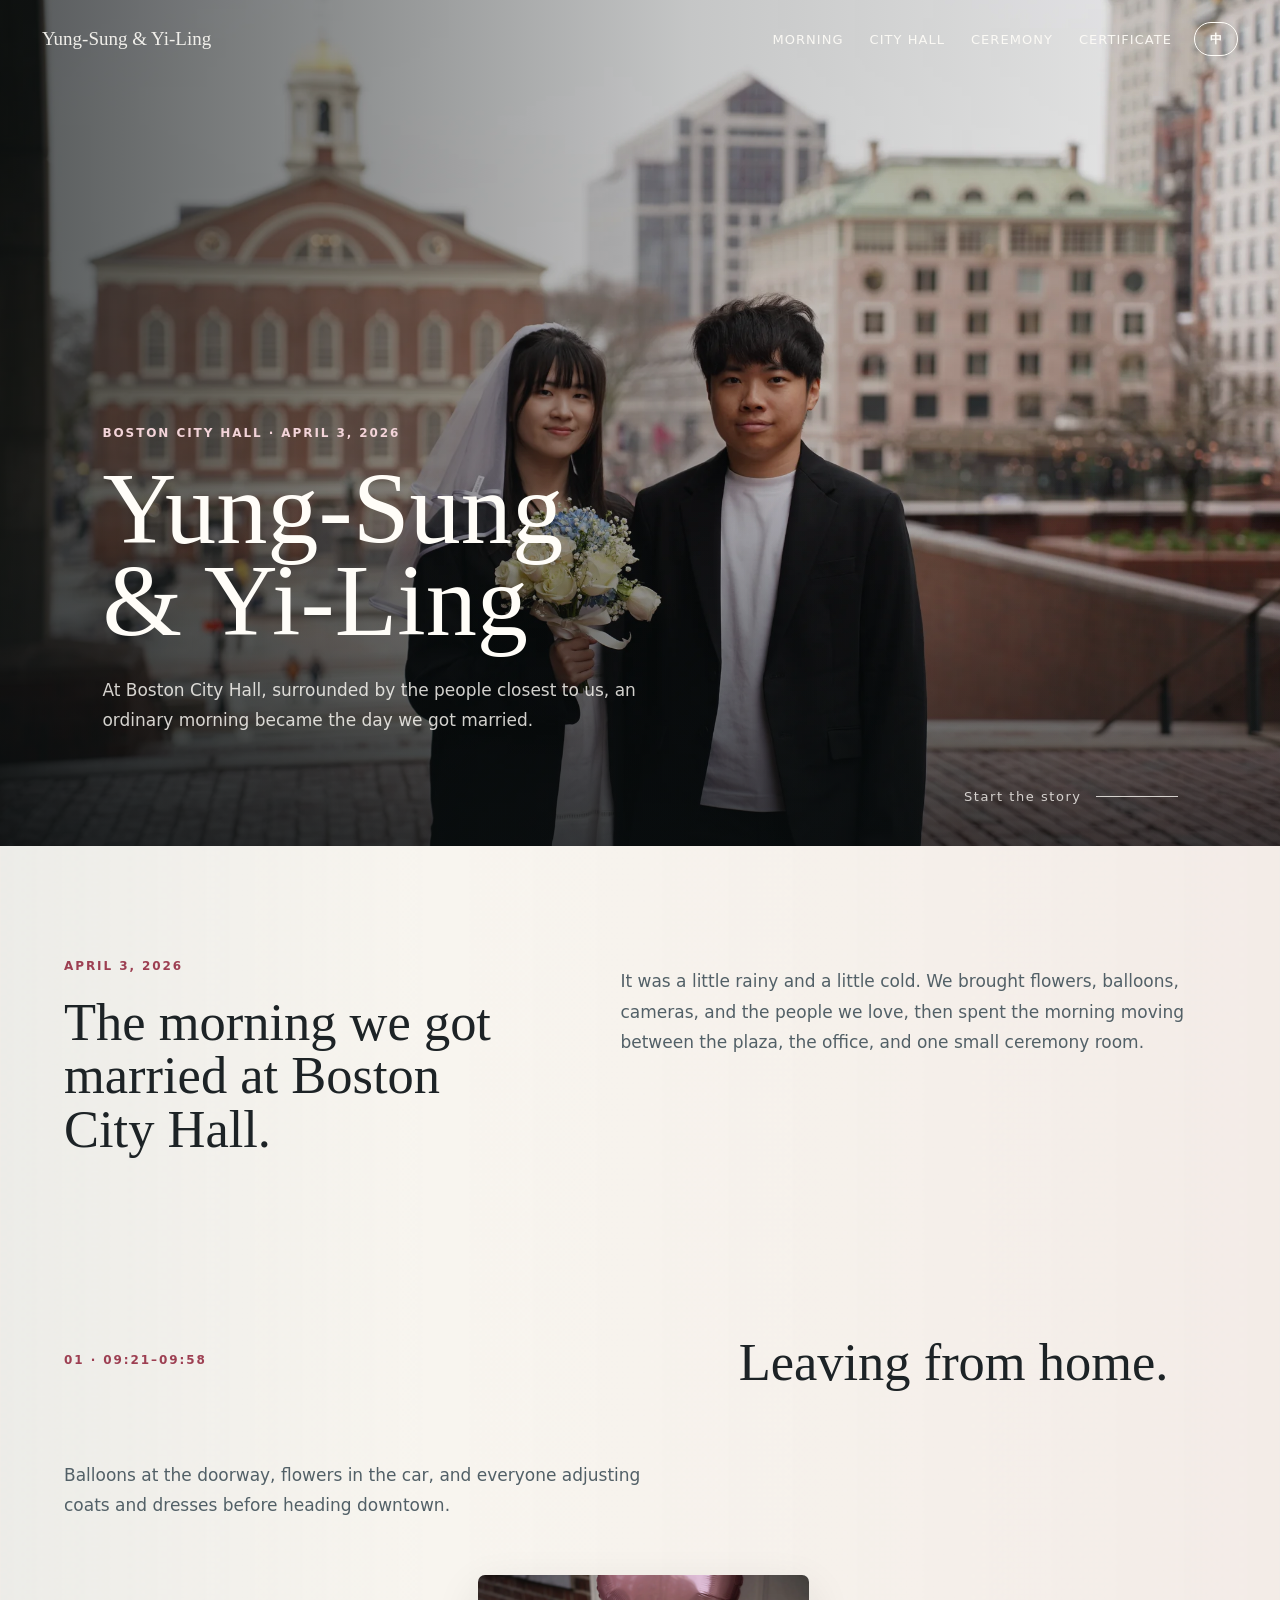
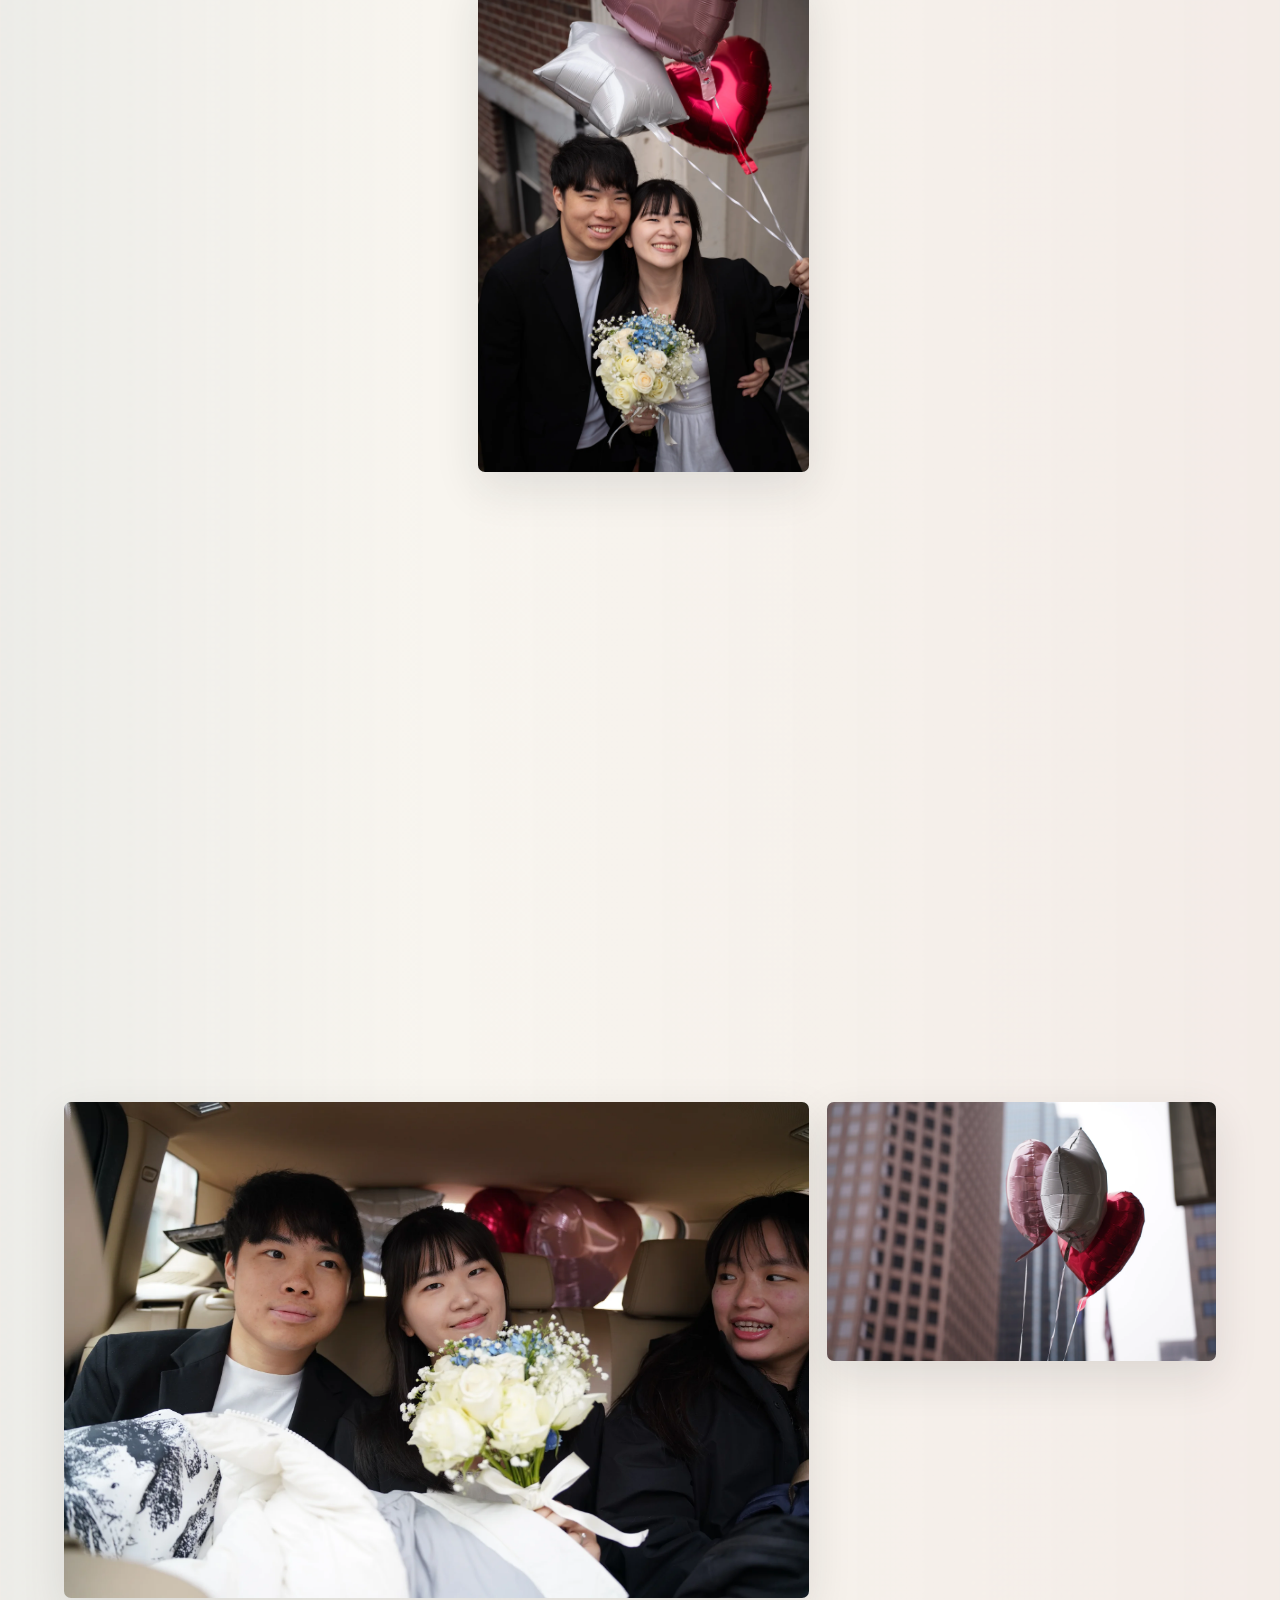
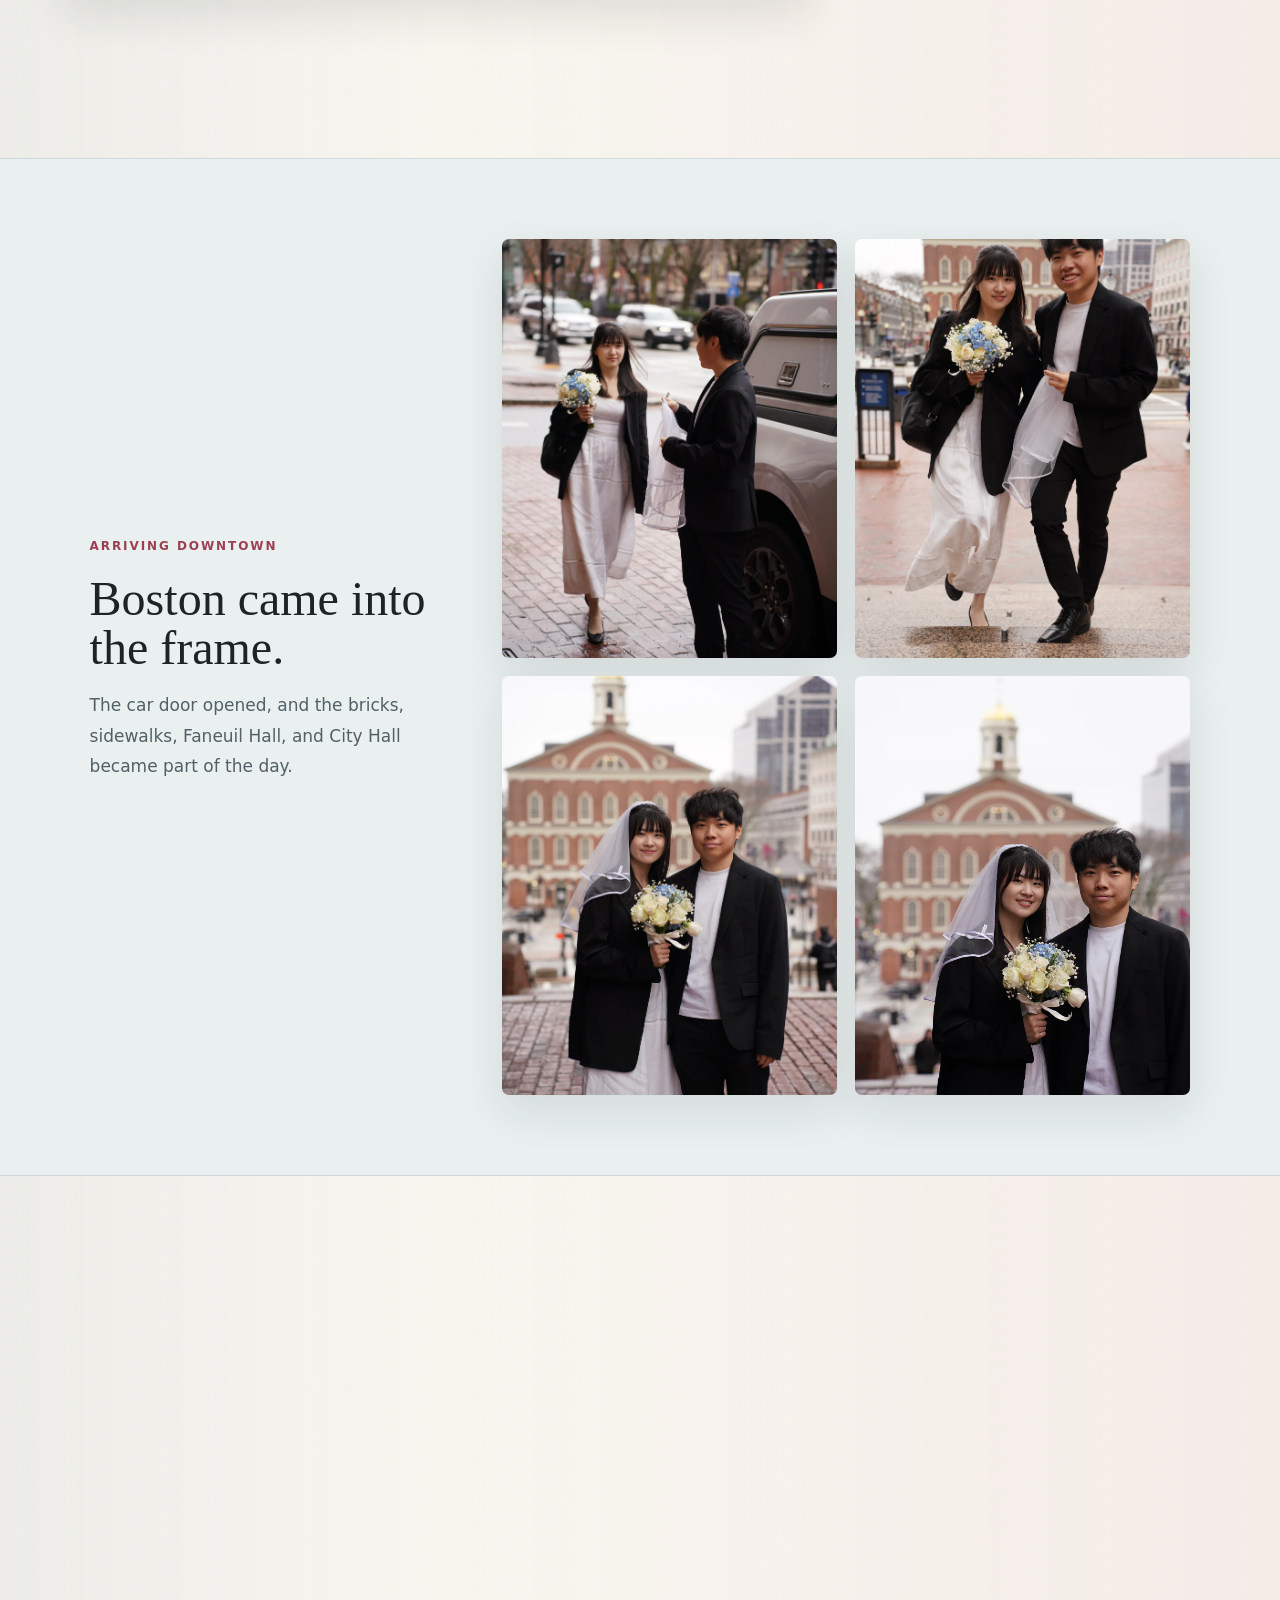
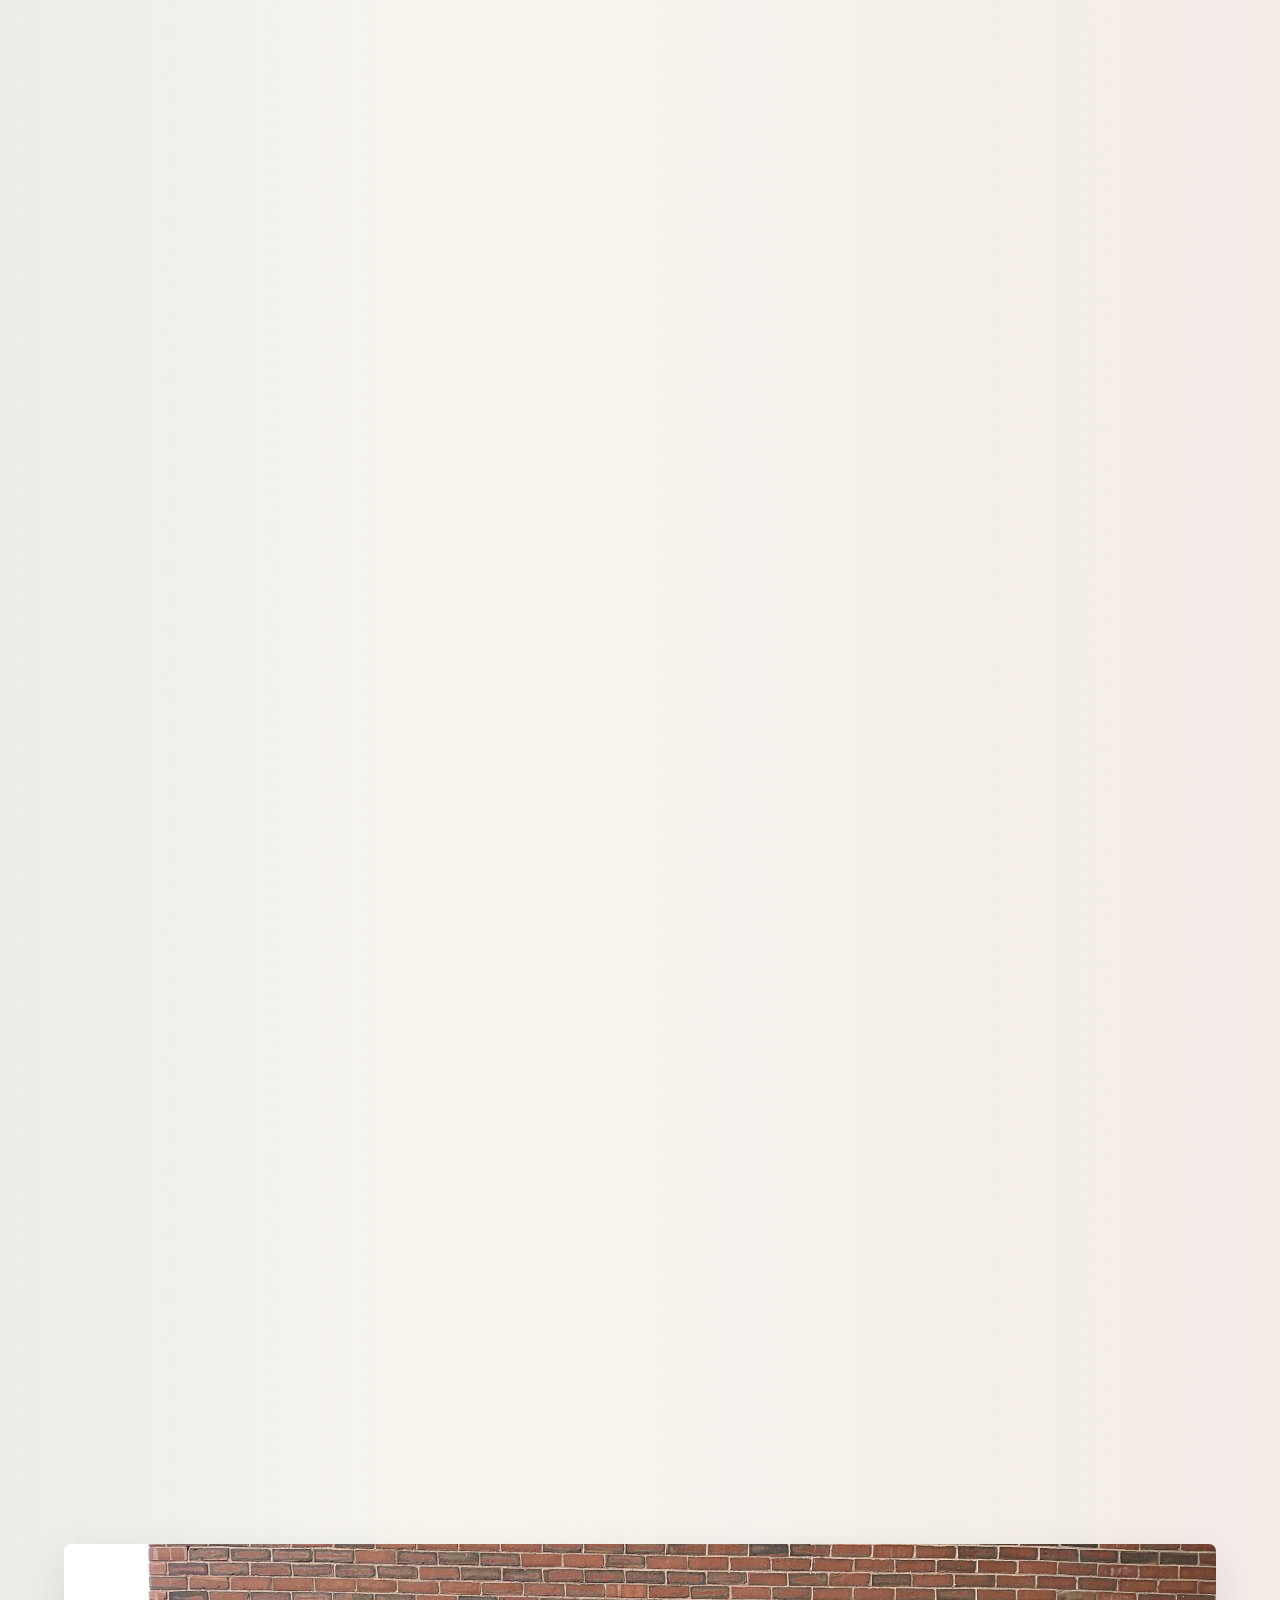
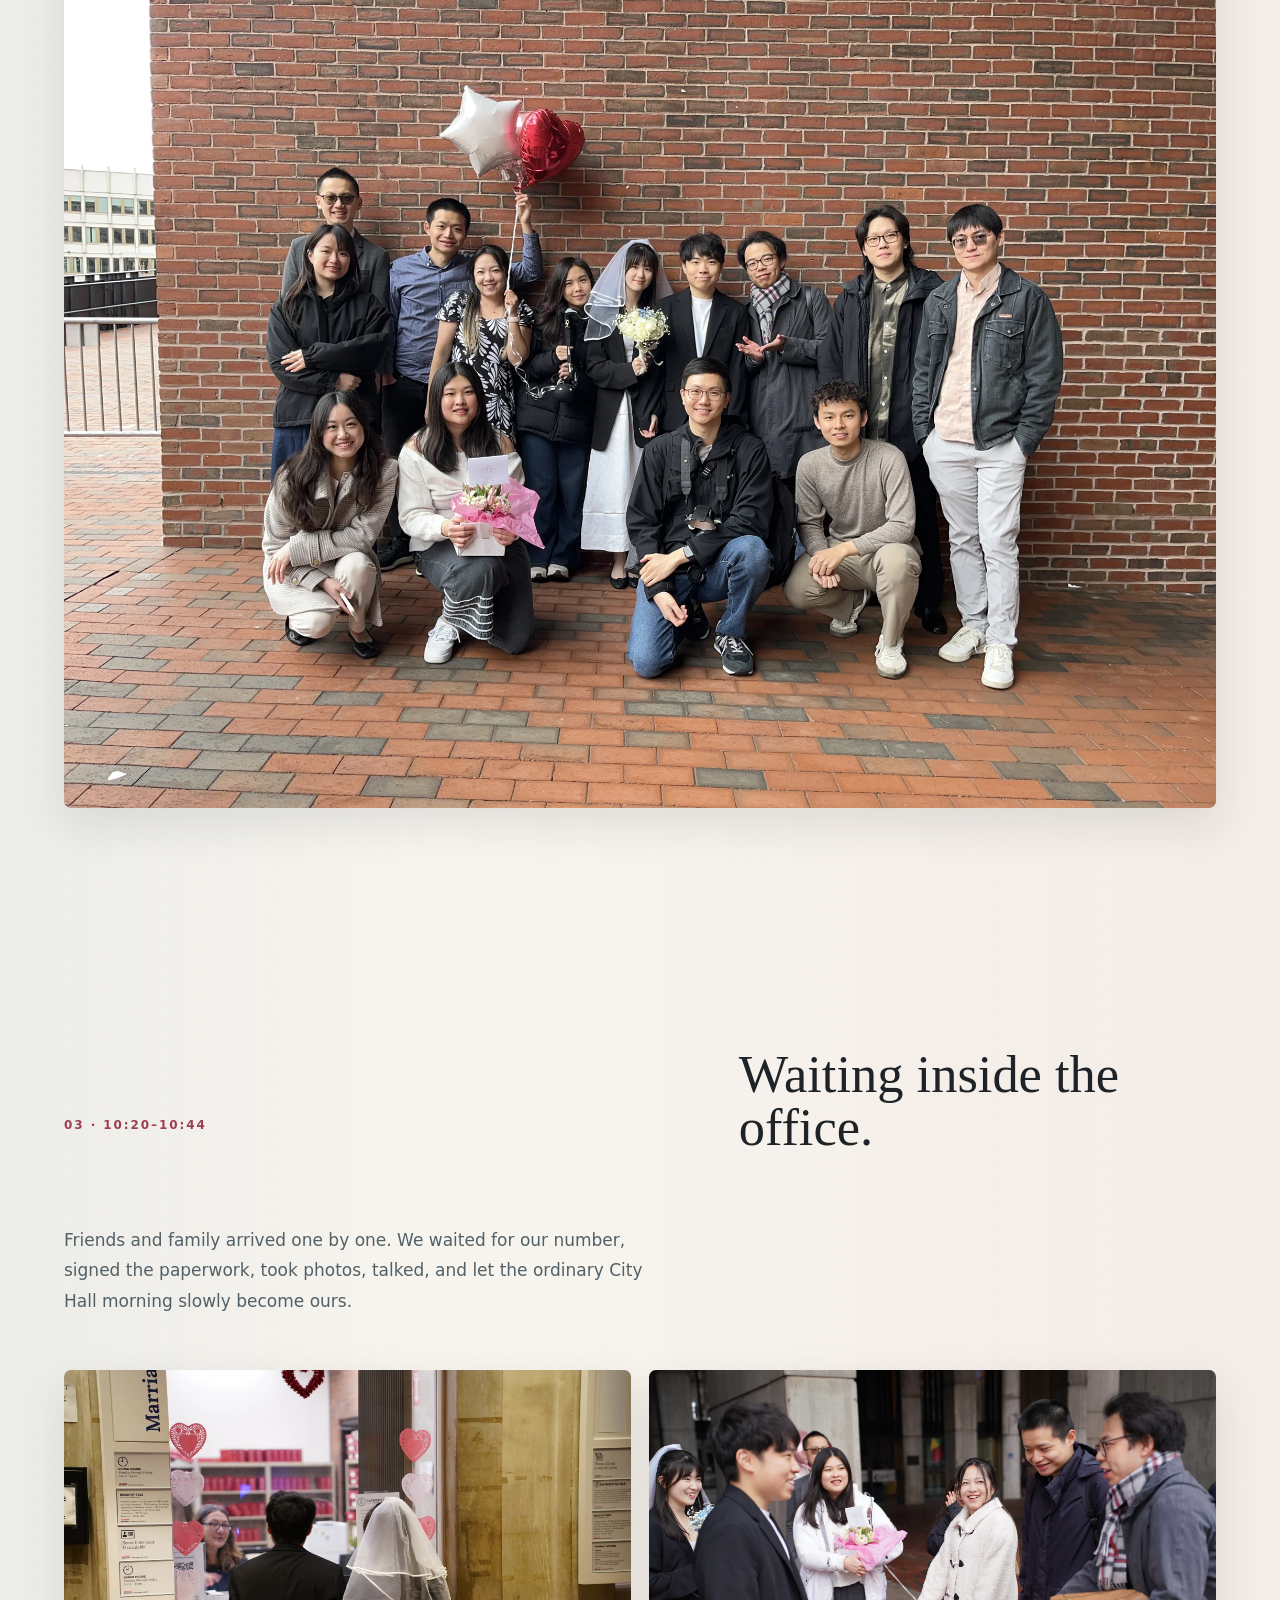
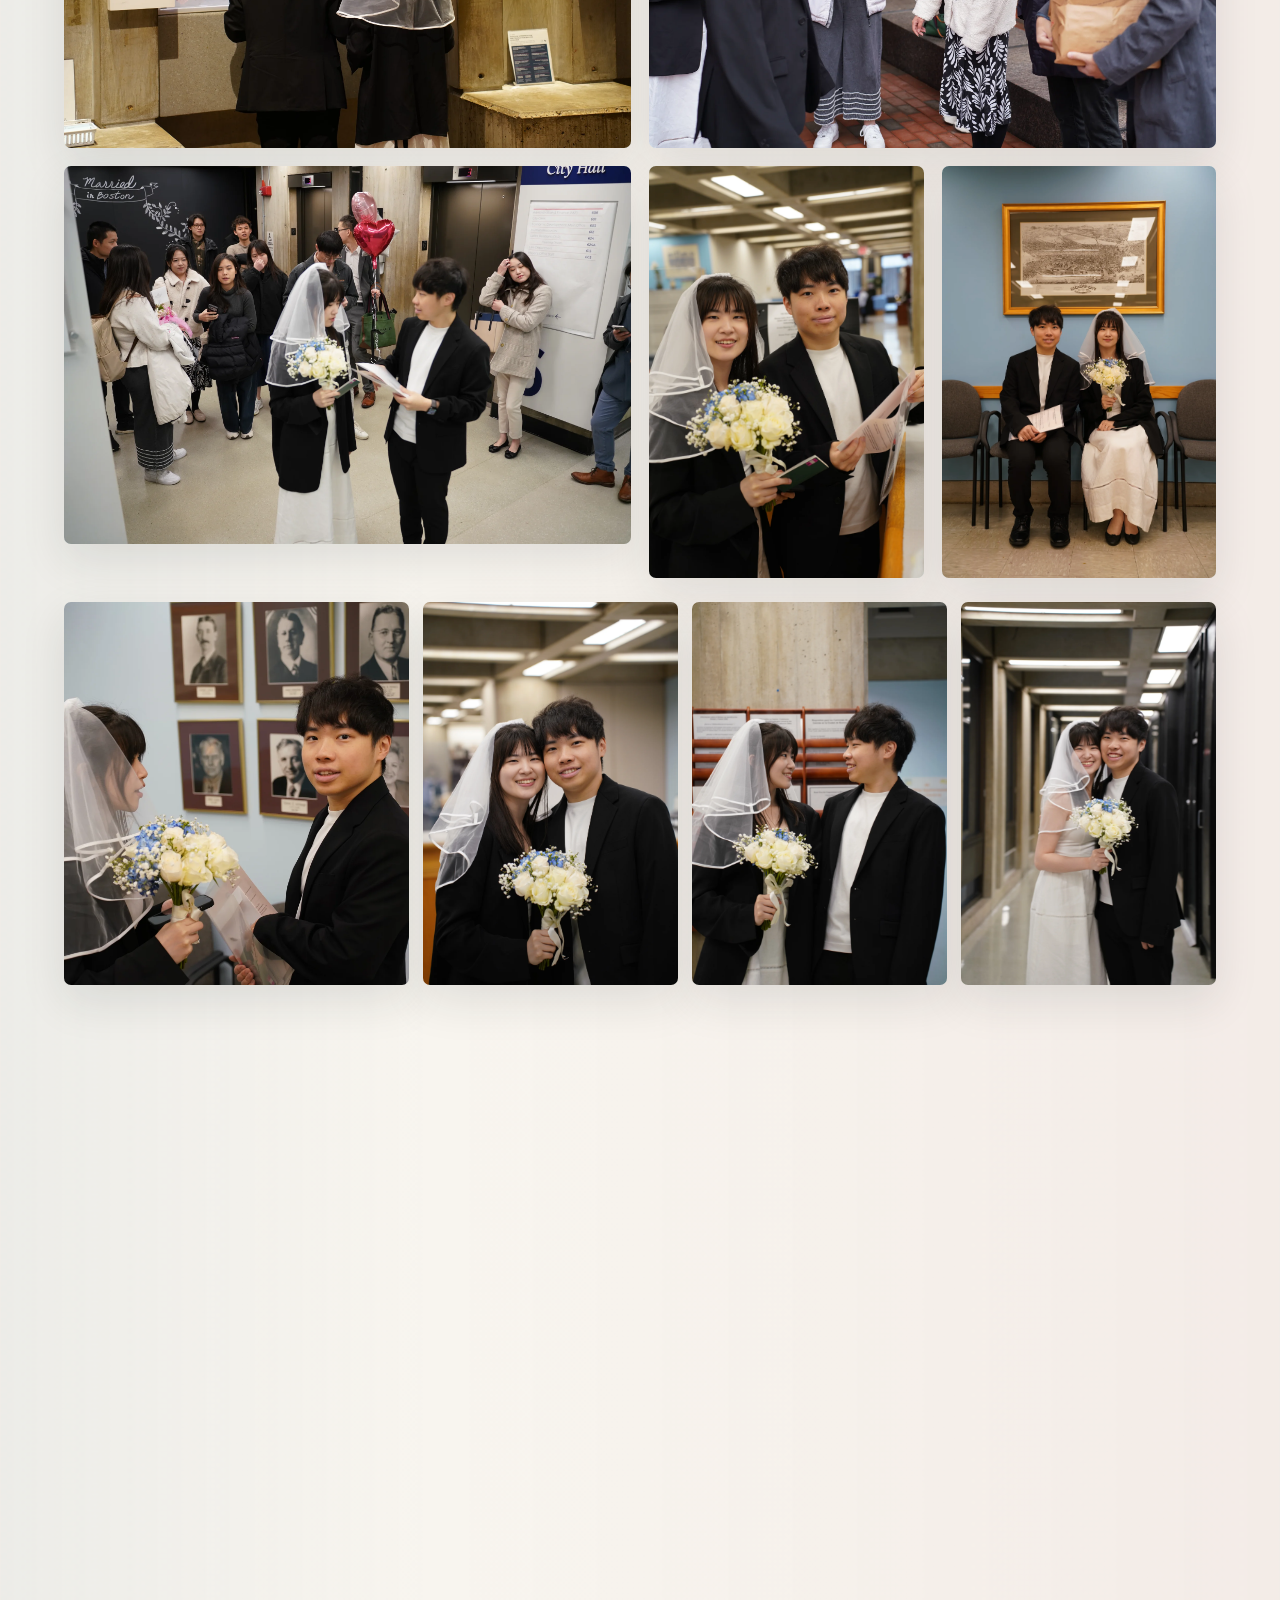
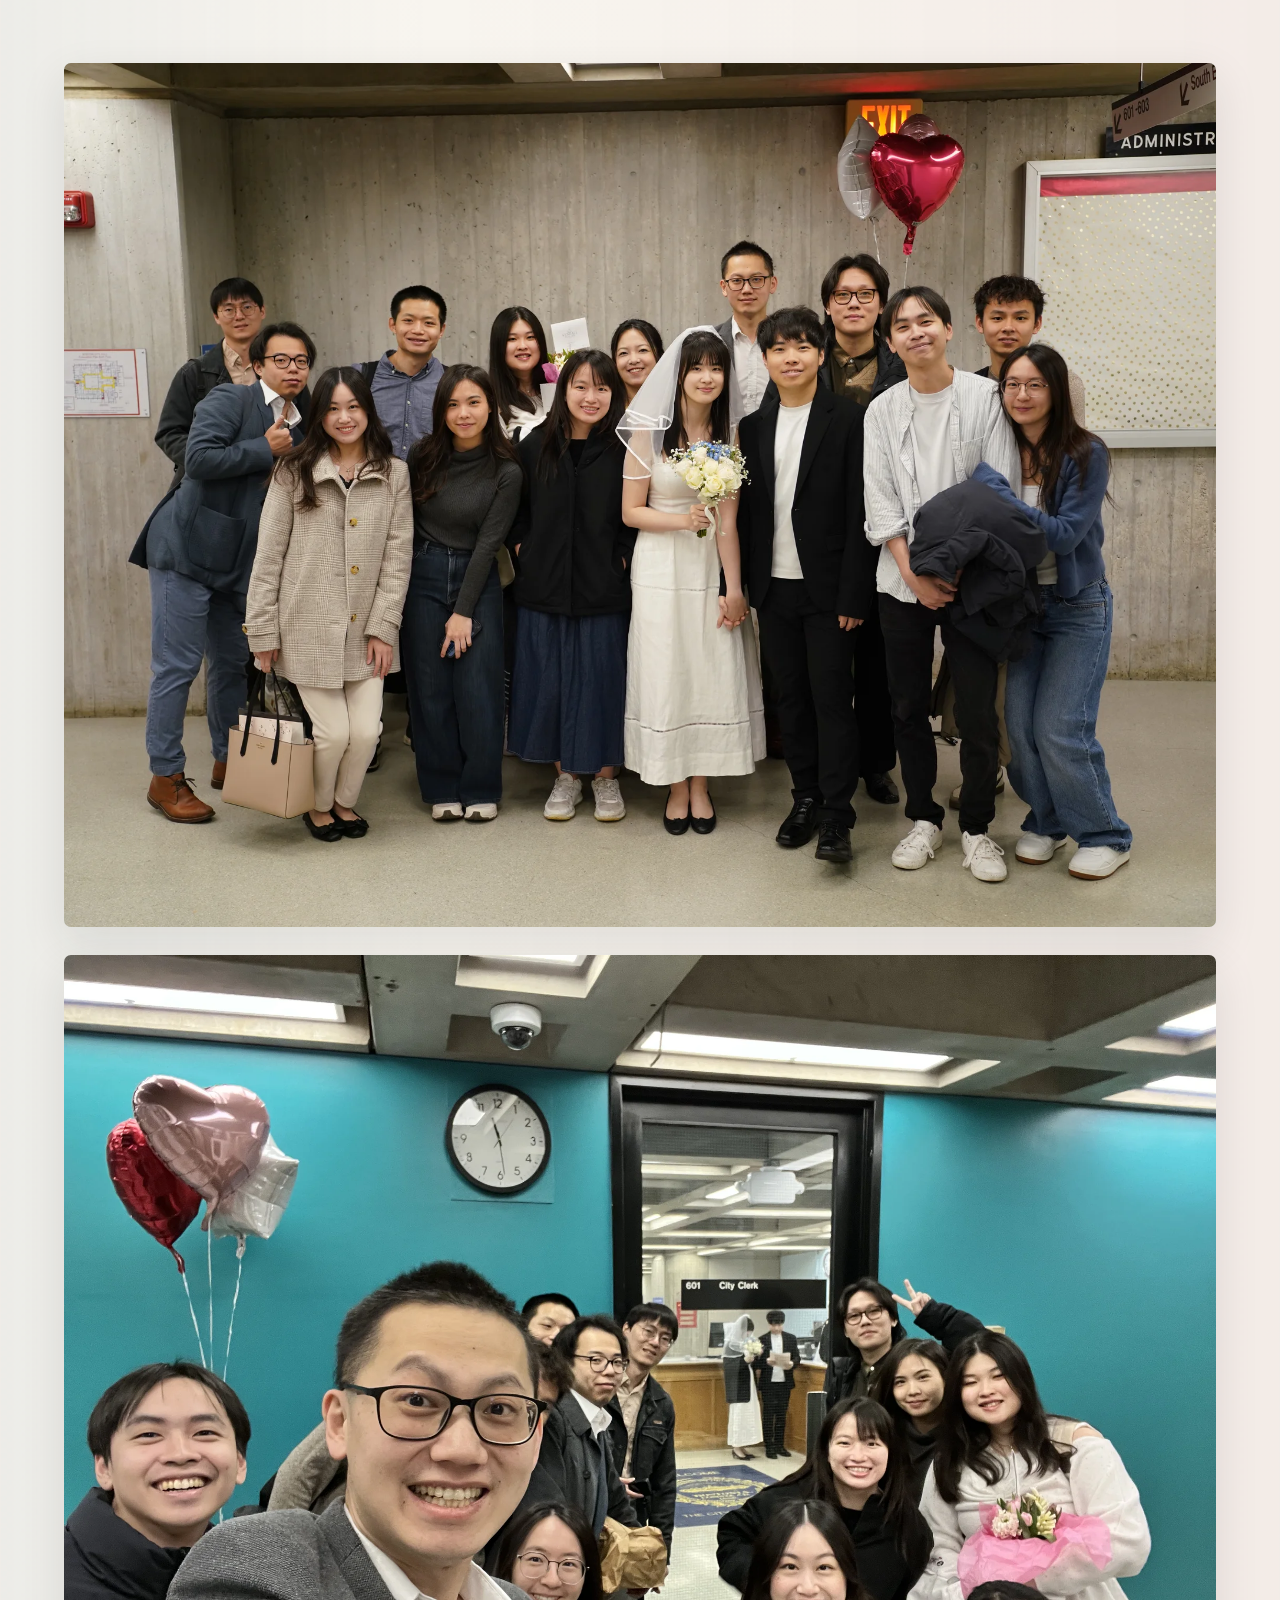
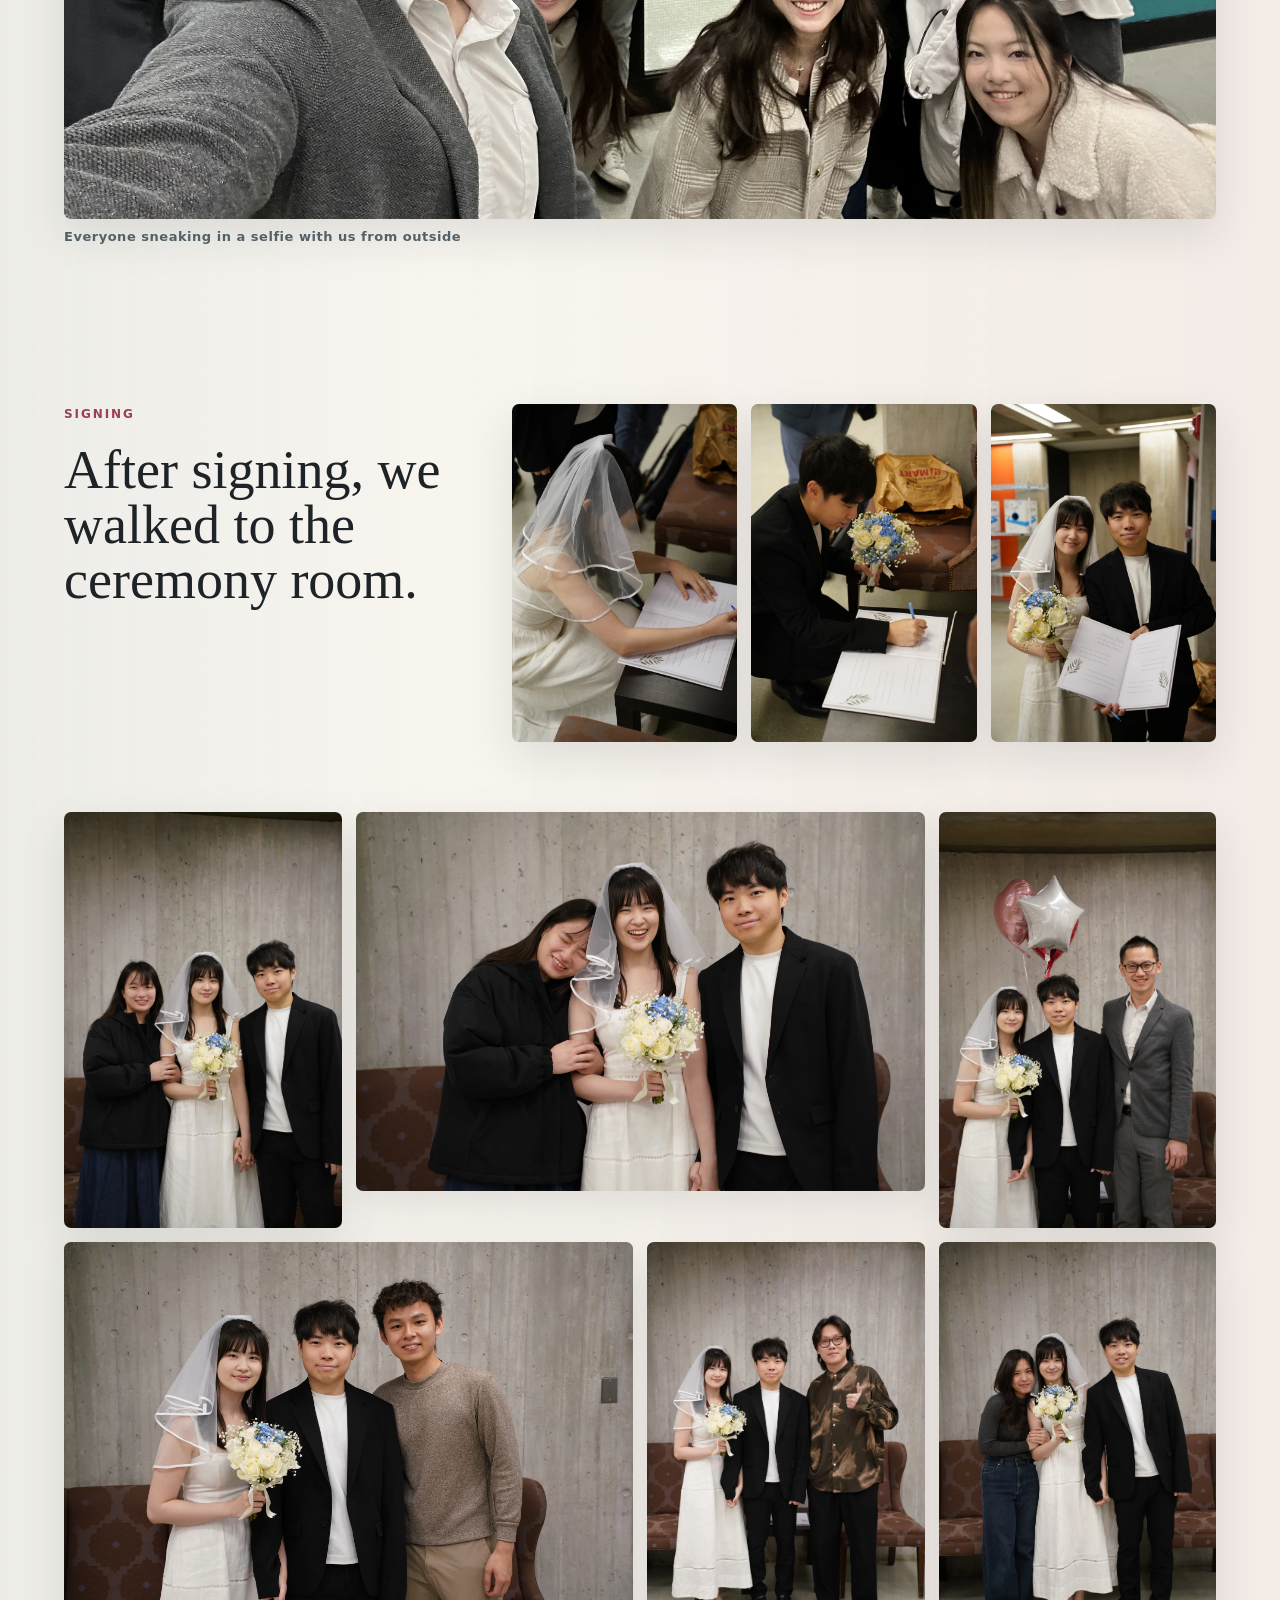
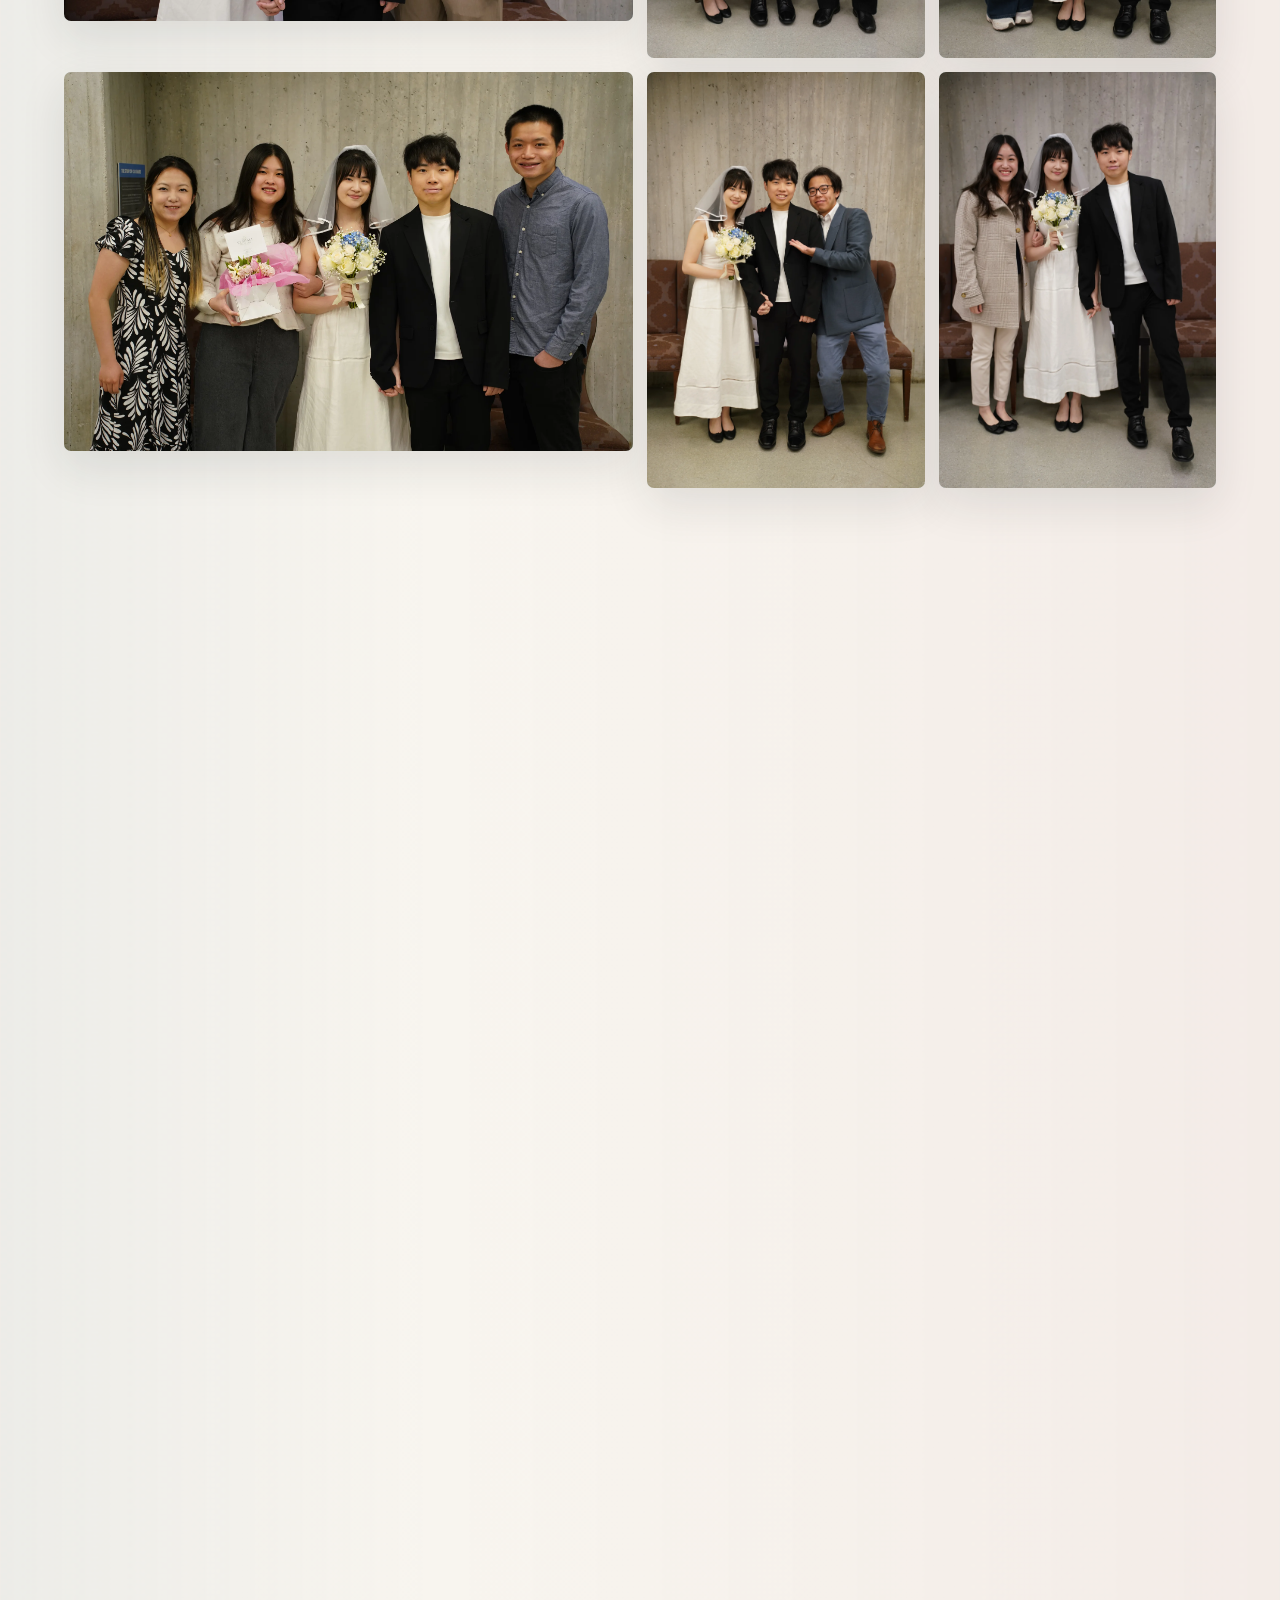
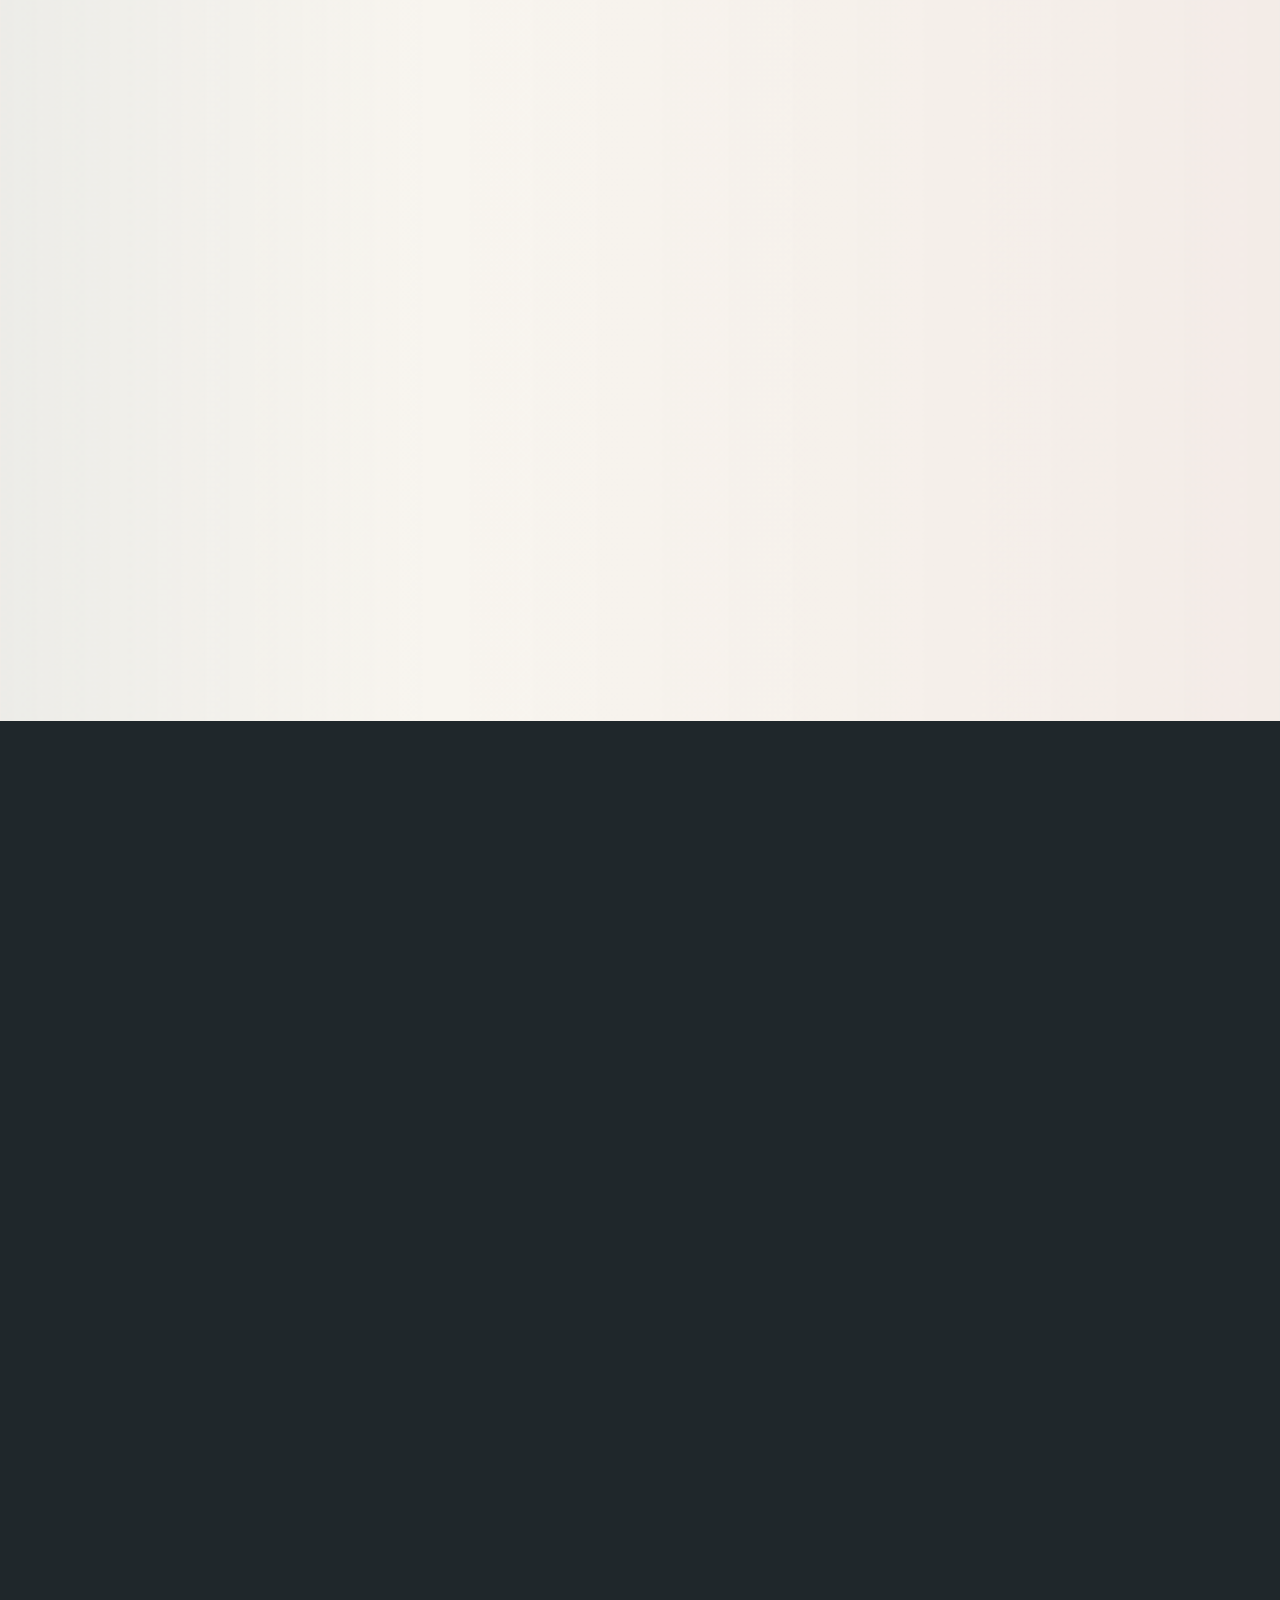
==== en/index.html @ 20eeb897 "Add English entry route and clean police photo" ====
<!doctype html>
<html lang="en">
  <head>
    <meta charset="utf-8">
    <meta name="viewport" content="width=device-width, initial-scale=1">
    <title>Yung-Sung & Yi-Ling | Boston City Hall</title>
    <meta
      name="description"
      content="Yung-Sung and Yi-Ling's Boston City Hall wedding story, April 3, 2026."
    >
    <link rel="stylesheet" href="../styles.css">
  </head>
  <body>
    <header class="site-nav" aria-label="Story navigation">
      <a class="nav-mark" href="#top">Yung-Sung & Yi-Ling</a>
      <div class="nav-actions">
        <nav>
          <a href="#morning" data-i18n="nav.morning">出發</a>
          <a href="#city-hall" data-i18n="nav.city">市政廳</a>
          <a href="#ceremony" data-i18n="nav.ceremony">證婚</a>
          <a href="#after" data-i18n="nav.certificate">拿到證書</a>
        </nav>
        <button class="lang-toggle" type="button" aria-label="Switch language">EN</button>
      </div>
    </header>

    <aside class="timeline-rail" aria-label="Timeline">
      <a class="timeline-dot active" href="#morning" data-chapter="morning">
        <span>09:21</span>
        <strong data-i18n="rail.morning">出發</strong>
      </a>
      <a class="timeline-dot" href="#city-hall" data-chapter="city-hall">
        <span>09:50</span>
        <strong data-i18n="rail.arrival">抵達</strong>
      </a>
      <a class="timeline-dot" href="#waiting" data-chapter="waiting">
        <span>10:20</span>
        <strong data-i18n="rail.waiting">等候</strong>
      </a>
      <a class="timeline-dot" href="#ceremony" data-chapter="ceremony">
        <span>10:46</span>
        <strong data-i18n="rail.ceremony">證婚</strong>
      </a>
      <a class="timeline-dot" href="#after" data-chapter="after">
        <span>11:09</span>
        <strong data-i18n="rail.certificate">證書</strong>
      </a>
      <a class="timeline-dot" href="#outside" data-chapter="outside">
        <span>11:15</span>
        <strong data-i18n="rail.outside">外面</strong>
      </a>
    </aside>

    <main id="top">
      <section class="hero" aria-label="Wedding story cover">
        <img
          class="hero-image"
          src="../assets/photos/hero-city.webp"
          alt="Yung-Sung and Yi-Ling standing above Faneuil Hall in Boston"
        >
        <div class="hero-shade" aria-hidden="true"></div>
        <div class="hero-copy">
          <p class="eyebrow">Boston City Hall · April 3, 2026</p>
          <h1>Yung-Sung<br><span>&amp; Yi-Ling</span></h1>
          <p class="hero-line" data-i18n="hero.line">在波士頓市政廳，和最親近的人一起，把一個普通的早上變成很重要的一天。</p>
        </div>
        <a class="scroll-cue" href="#morning" data-i18n="hero.scroll">開始看故事</a>
      </section>

      <section class="opening reveal">
        <div>
          <p class="section-label" data-i18n="opening.label">April 3, 2026</p>
          <h2 data-i18n="opening.title">那天早上，我們去登記結婚。</h2>
        </div>
        <p data-i18n="opening.body">
          有一點下雨，也有一點冷。大家帶著花、氣球和相機，在市政廳裡外走來走去，最後一起把這件事記下來。
        </p>
      </section>

      <section class="chapter chapter-morning" id="morning" data-chapter="morning">
        <div class="chapter-header reveal">
          <p class="section-label">01 · 09:21–09:58</p>
          <h2 data-i18n="morning.title">先從家裡出發。</h2>
          <p data-i18n="morning.body">
            門口的氣球、車上的花束、下車時整理裙擺的手，都是那天早上的開始。
          </p>
        </div>

        <div class="morning-grid">
          <figure class="photo tall reveal">
            <img src="../assets/photos/front-door.webp" alt="The couple standing at the doorway with balloons">
          </figure>
          <figure class="photo reveal delay-1">
            <img src="../assets/photos/door-close-smile.webp" alt="Close portrait at the doorway">
          </figure>
          <figure class="photo reveal delay-2">
            <img src="../assets/photos/door-balloons-replace.webp" alt="The couple standing outside with heart balloons">
          </figure>
          <figure class="photo wide reveal delay-3">
            <img src="../assets/photos/morning-sidewalk-balloons.webp" alt="Heart balloons walking down the sidewalk">
          </figure>
          <figure class="photo wide reveal delay-4">
            <img src="../assets/photos/car-bouquet.webp" alt="The couple and bouquet inside the car">
          </figure>
          <figure class="photo reveal delay-5">
            <img src="../assets/photos/leaving-car.webp" alt="Yi-Ling stepping out of the car with bouquet">
          </figure>
        </div>
      </section>

      <section class="arrival-band reveal">
        <div class="arrival-copy">
          <p class="section-label" data-i18n="arrival.label">Arriving downtown</p>
          <h2 data-i18n="arrival.title">到市中心了。</h2>
          <p data-i18n="arrival.body">
            車門一開，紅磚、人行道、Faneuil Hall 和 City Hall 都慢慢進到照片裡。
          </p>
        </div>
        <div class="arrival-strip" aria-label="Arrival photo strip">
          <img src="../assets/photos/arrival-smile.webp" alt="The couple smiling after arriving">
          <img src="../assets/photos/arrival-conversation.webp" alt="The couple talking near the car">
          <img src="../assets/photos/dress-detail-walk.webp" alt="Dress and veil detail while walking">
          <img src="../assets/photos/faneuil-wide.webp" alt="The couple with Faneuil Hall behind them">
        </div>
      </section>

      <section class="chapter" id="city-hall" data-chapter="city-hall">
        <div class="chapter-header reveal">
          <p class="section-label">02 · 09:50–10:10</p>
          <h2 data-i18n="city.title">在 City Hall 外面拍照。</h2>
          <p data-i18n="city.body">
            還沒到證婚時間，我們先在廣場、樓梯和紅磚牆邊走走停停。那時候大家都還在適應這個突然變得很正式的早上。
          </p>
        </div>

        <div class="city-fill-row">
          <figure class="photo reveal">
            <img src="../assets/photos/city-sign-close.webp" alt="Close portrait near the Boston City Hall sign">
          </figure>
          <figure class="photo reveal delay-1">
            <img src="../assets/photos/city-sign-portrait.webp" alt="Yung-Sung and Yi-Ling outside Boston City Hall">
          </figure>
          <figure class="photo reveal delay-2">
            <img src="../assets/photos/city-brick-couple.webp" alt="The couple standing by a brick wall outside">
          </figure>
          <figure class="photo reveal delay-3">
            <img src="../assets/photos/city-walk-detail.webp" alt="The couple walking outside City Hall">
          </figure>
        </div>

        <div class="portrait-triptych">
          <figure class="photo feature reveal">
            <img src="../assets/photos/faneuil-arch.webp" alt="Yung-Sung and Yi-Ling in front of Faneuil Hall">
          </figure>
          <figure class="photo reveal delay-1">
            <img src="../assets/photos/city-hall-steps.webp" alt="The couple standing on City Hall steps">
          </figure>
          <figure class="photo reveal delay-2">
            <img src="../assets/photos/city-hall-gaze.webp" alt="The couple looking at each other in front of City Hall">
          </figure>
        </div>

        <div class="brick-row">
          <figure class="photo reveal">
            <img src="../assets/photos/low-angle-smile.webp" alt="A smiling low-angle portrait outside City Hall">
          </figure>
          <figure class="photo reveal delay-1">
            <img src="../assets/photos/brick-portrait.webp" alt="The couple by a brick wall">
          </figure>
          <figure class="photo reveal delay-2">
            <img src="../assets/photos/brick-silhouette.webp" alt="The couple in side light by the brick wall">
          </figure>
        </div>

        <figure class="photo story-wide-photo reveal">
          <img src="../assets/photos/group-brick.webp" alt="Friends and family group photo against a red brick wall before entering City Hall">
        </figure>
      </section>

      <section class="chapter waiting" id="waiting" data-chapter="waiting">
        <div class="chapter-header reveal">
          <p class="section-label">03 · 10:20–10:44</p>
          <h2 data-i18n="waiting.title">先在辦公室裡等一下。</h2>
          <p data-i18n="waiting.body">
            親友陸續到了，我們等叫號、簽文件，也在辦公室裡拍照、聊天，讓原本很日常的市政廳早上慢慢熱鬧起來。
          </p>
        </div>

        <div class="waiting-layout">
          <figure class="photo landscape reveal">
            <img src="../assets/photos/license-window-back.webp" alt="The couple waiting at the marriage office window">
          </figure>
          <figure class="photo landscape reveal delay-1">
            <img src="../assets/photos/friends-first-wave.webp" alt="Friends greeting the couple outside">
          </figure>
          <figure class="photo landscape reveal delay-2">
            <img src="../assets/photos/marriage-window.webp" alt="The couple at the marriage license window">
          </figure>
          <figure class="photo portrait reveal delay-3">
            <img src="../assets/photos/papers-portrait.webp" alt="The couple holding paperwork">
          </figure>
          <figure class="photo portrait reveal delay-4">
            <img src="../assets/photos/blue-room-seated.webp" alt="The couple seated in the waiting area">
          </figure>
        </div>

        <div class="office-mosaic">
          <img class="reveal" src="../assets/photos/portrait-wall.webp" alt="Yi-Ling and Yung-Sung near framed portraits">
          <img class="reveal delay-1" src="../assets/photos/counter-portrait.webp" alt="The couple near the service counter">
          <img class="reveal delay-2" src="../assets/photos/waiting-room-close.webp" alt="Close portrait in the waiting room">
          <img class="reveal delay-3" src="../assets/photos/hallway-laugh.webp" alt="The couple laughing in the hallway">
        </div>

        <div class="phone-mini-roll reveal" aria-label="Phone photo roll">
          <div>
            <p class="section-label" data-i18n="phone.label">Selfies</p>
            <h3 data-i18n="phone.title">自拍照</h3>
          </div>
          <div class="phone-strip">
            <img src="../assets/photos/phone-selfie-smile.webp" alt="A smiling phone selfie of the couple">
            <img src="../assets/photos/phone-kiss.webp" alt="A phone selfie kiss">
            <img src="../assets/photos/phone-group-board.webp" alt="A phone group photo by the blackboard">
            <img class="landscape" src="../assets/photos/after-ceremony-selfie.webp" alt="The couple taking a selfie after the ceremony">
            <img src="../assets/photos/after-ceremony-selfie-smile.webp" alt="The couple smiling for a selfie after the ceremony">
            <img src="../assets/photos/after-ceremony-kiss-selfie.webp" alt="The couple taking a kiss selfie after the ceremony">
          </div>
        </div>

        <figure class="photo story-wide-photo waiting-group-full reveal">
          <img src="../assets/photos/big-group-hall.webp" alt="Friends and family group photo in City Hall before the ceremony">
        </figure>

        <figure class="photo story-wide-photo captioned-wide reveal">
          <img src="../assets/photos/edchen-selfie-group.webp" alt="Friends taking a playful group selfie while waiting in the office">
          <figcaption data-i18n="waiting.edchenCaption">大家偷偷在外面跟我們自拍</figcaption>
        </figure>
      </section>

      <section class="signature-band">
        <div class="signature-copy reveal">
          <p class="section-label" data-i18n="signing.label">Signing</p>
          <h2 data-i18n="signing.title">簽好名字，往證婚室走。</h2>
        </div>
        <div class="signature-grid">
          <figure class="photo reveal">
            <img src="../assets/photos/signing-yiling.webp" alt="Yi-Ling signing the document">
          </figure>
          <figure class="photo reveal delay-1">
            <img src="../assets/photos/signing-yungsung.webp" alt="Yung-Sung signing the document">
          </figure>
          <figure class="photo reveal delay-2">
            <img src="../assets/photos/paper-in-hands.webp" alt="The couple holding their paperwork">
          </figure>
        </div>

        <div class="guest-wall">
          <figure class="photo portrait reveal">
            <img src="../assets/photos/hallway-mom.webp" alt="A family photo with Yi-Ling and Yung-Sung before the ceremony">
          </figure>
          <figure class="photo landscape reveal delay-1">
            <img src="../assets/photos/guest-hug.webp" alt="A friend leaning in for a photo with the couple">
          </figure>
          <figure class="photo landscape reveal delay-2">
            <img src="../assets/photos/guest-tan-sweater.webp" alt="A friend posing with the couple before the ceremony">
          </figure>
          <figure class="photo portrait reveal delay-3">
            <img src="../assets/photos/hallway-greeting.webp" alt="A friend posing with the couple in the hallway">
          </figure>
          <figure class="photo portrait reveal delay-4">
            <img src="../assets/photos/guest-camo-shirt.webp" alt="A friend posing with the couple before the ceremony">
          </figure>
          <figure class="photo portrait reveal delay-5">
            <img src="../assets/photos/guest-black-top.webp" alt="A friend posing with Yi-Ling and Yung-Sung">
          </figure>
          <figure class="photo landscape reveal delay-6">
            <img src="../assets/photos/guest-family-flowers.webp" alt="A family photo with the couple and flowers before the ceremony">
          </figure>
          <figure class="photo portrait reveal delay-7">
            <img src="../assets/photos/guest-blue-suit.webp" alt="A family photo with the couple before the ceremony">
          </figure>
          <figure class="photo portrait reveal delay-1">
            <img src="../assets/photos/guest-cream-suit.webp" alt="A friend in a cream suit posing with the couple before the ceremony">
          </figure>
          <figure class="photo landscape reveal delay-2">
            <img src="../assets/photos/guest-five-hall.webp" alt="A small group photo with the couple in City Hall">
          </figure>
          <figure class="photo landscape reveal delay-3">
            <img src="../assets/photos/with-officiant-before.webp" alt="A group photo with the officiant before the ceremony">
          </figure>
          <figure class="photo landscape reveal delay-4">
            <img src="../assets/photos/guest-9159.webp" alt="A guest photo with Yi-Ling and Yung-Sung before the ceremony">
          </figure>
        </div>

        <figure class="photo story-wide-photo reveal">
          <img src="../assets/photos/friend-group.webp" alt="Friends and family group photo by the Married in Boston blackboard before the ceremony">
        </figure>
      </section>

      <section class="chapter ceremony" id="ceremony" data-chapter="ceremony">
        <div class="chapter-header reveal">
          <p class="section-label">04 · 10:46–10:58</p>
          <h2 data-i18n="ceremony.title">證婚開始。</h2>
          <p data-i18n="ceremony.body">
            房間不大，大家站得很近。宣讀誓詞、交換戒指時，旁邊一直有人拍照、笑、起鬨，熱鬧得剛剛好。
          </p>
        </div>

        <div class="ceremony-grid">
          <figure class="photo landscape reveal">
            <img src="../assets/photos/ceremony-begins.webp" alt="The ceremony begins in the room">
          </figure>
          <figure class="photo landscape reveal delay-1">
            <img src="../assets/photos/ceremony-wide-phone.webp" alt="A wide phone photo of the ceremony room">
          </figure>
          <figure class="photo landscape reveal delay-2">
            <img src="../assets/photos/ceremony-facing.webp" alt="Yung-Sung and Yi-Ling facing each other during the ceremony">
          </figure>
          <figure class="photo landscape reveal delay-3">
            <img src="../assets/photos/vows-room.webp" alt="The couple standing in front of the officiant">
          </figure>
          <figure class="photo portrait reveal delay-4">
            <img src="../assets/photos/ring-bouquet.webp" alt="Wedding rings and bouquet close-up">
          </figure>
          <figure class="photo portrait reveal delay-5">
            <img src="../assets/photos/ring-hands.webp" alt="The wedding ring being placed on a hand">
          </figure>
          <figure class="photo landscape reveal delay-6">
            <img src="../assets/photos/ceremony-kiss.webp" alt="The couple kissing during the ceremony">
          </figure>
          <figure class="photo landscape reveal delay-7">
            <img src="../assets/photos/after-kiss.webp" alt="The couple smiling after the ceremony kiss">
          </figure>
          <figure class="photo portrait reveal delay-1">
            <img src="../assets/photos/rings-up.webp" alt="The couple holding up their rings">
          </figure>
          <figure class="photo portrait reveal delay-2">
            <img src="../assets/photos/ceremony-ring-smile.webp" alt="The couple smiling with their rings after the ceremony">
          </figure>
          <figure class="photo portrait reveal delay-3">
            <img src="../assets/photos/ceremony-ring-laugh.webp" alt="The couple laughing with their rings after the ceremony">
          </figure>
          <figure class="photo landscape reveal delay-2">
            <img src="../assets/photos/hallway-exit.webp" alt="The couple walking down the hallway after the ceremony">
          </figure>
        </div>

      </section>

      <section class="chapter proof" id="after" data-chapter="after">
        <div class="proof-copy reveal">
          <p class="section-label">05 · 11:09</p>
          <h2 data-i18n="proof.title">我們真的結婚了。</h2>
          <p data-i18n="proof.body">
            證書拿在手上時，才突然有一種事情完成了的感覺。
          </p>
        </div>
        <div class="proof-grid">
          <figure class="photo panorama reveal">
            <img src="../assets/photos/married-in-boston.webp" alt="Yung-Sung and Yi-Ling in front of the Married in Boston blackboard">
          </figure>
          <figure class="photo reveal delay-1">
            <img src="../assets/photos/chalkboard-kiss.webp" alt="The couple kissing in front of the blackboard">
          </figure>
          <figure class="photo certificate-shot reveal delay-2">
            <img src="../assets/photos/certificate-masked.webp" alt="The couple holding their marriage certificates with private details blurred">
          </figure>
          <figure class="photo proof-exit-photo reveal delay-3">
            <img src="../assets/photos/outside-first-wide.webp" alt="Friends and family walking through City Hall after the ceremony">
          </figure>
        </div>
      </section>

      <section class="chapter outside" id="outside" data-chapter="outside">
        <div class="chapter-header reveal">
          <p class="section-label">06 · 11:15–12:17</p>
          <h2 data-i18n="outside.title">回到市政廳外面。</h2>
          <p data-i18n="outside.body">
            拍完朋友和家人的合照後，剛好遇到波士頓警察摩托車隊，熱情地加入一起拍照的行列。
          </p>
        </div>

        <div class="outside-triptych">
          <figure class="photo reveal">
            <img src="../assets/photos/outside-after.webp" alt="The couple outside City Hall after the ceremony">
          </figure>
          <figure class="photo reveal delay-1">
            <img src="../assets/photos/outside-look.webp" alt="The couple looking at each other outside City Hall">
          </figure>
          <figure class="photo reveal delay-2">
            <img src="../assets/photos/outside-lean.webp" alt="The couple leaning together outside City Hall">
          </figure>
        </div>

        <figure class="photo story-wide-photo reveal">
          <img src="../assets/photos/cityhall-finale.webp" alt="Friends and family group photo outside Boston City Hall after the ceremony">
        </figure>

        <figure class="police-feature reveal">
          <img src="../assets/photos/police-full.webp" alt="The couple standing with Boston Police officers and motorcycles">
        </figure>

        <figure class="photo police-detail reveal">
          <img src="../assets/photos/police-motorcycles.webp" alt="The couple posing beside Boston Police motorcycles">
        </figure>
      </section>

      <section class="ending reveal">
        <p class="section-label">April 3, 2026</p>
        <h2>Yung-Sung & Yi-Ling</h2>
        <p data-i18n="ending.body">那天最珍貴的，不只是我們簽下名字，而是你們都在。謝謝大家陪我們走完這個早上，我們會永遠記得這一天！</p>
        <div class="footer-note">
          <p data-i18n="footer.photo">攝影: Heng-Jui Chang</p>
          <p data-i18n="footer.driver">司機 &amp; 助理: Ed Chen</p>
          <p data-i18n="footer.credit">Yung-Sung Chuang &amp; Codex w/ GPT 5.5 Extra High © 2026</p>
        </div>
      </section>
    </main>

    <div class="lightbox" aria-hidden="true" role="dialog" aria-label="Photo preview">
      <button class="lightbox-close" type="button" aria-label="Close photo preview">×</button>
      <img src="" alt="">
    </div>

    <script src="../script.js"></script>
  </body>
</html>
---- styles.css ----
:root {
  --paper: #f8f5ef;
  --porcelain: #fffdf8;
  --ink: #1d2326;
  --soft-ink: #526067;
  --mist: #dce7e7;
  --blue: #58778c;
  --wine: #9d3f52;
  --rose: #e8b9bf;
  --sage: #9aa98d;
  --brass: #b68b48;
  --clay: #b66d55;
  --line: rgba(29, 35, 38, 0.14);
  --shadow: 0 28px 90px rgba(29, 35, 38, 0.16);
  --soft-shadow: 0 16px 46px rgba(29, 35, 38, 0.11);
  color-scheme: light;
}

* {
  box-sizing: border-box;
}

html {
  scroll-behavior: smooth;
}

[id] {
  scroll-margin-top: 112px;
}

body {
  margin: 0;
  background:
    linear-gradient(90deg, rgba(88, 119, 140, 0.07), transparent 34%, rgba(157, 63, 82, 0.05)),
    var(--paper);
  color: var(--ink);
  font-family: "Avenir Next", "Inter", "Segoe UI", system-ui, sans-serif;
  letter-spacing: 0;
}

img,
video {
  display: block;
  max-width: 100%;
}

a {
  color: inherit;
  text-decoration: none;
}

.site-nav {
  position: fixed;
  z-index: 20;
  top: 0;
  left: 0;
  right: 0;
  display: flex;
  align-items: center;
  justify-content: space-between;
  padding: 22px 42px;
  color: #fffdf8;
  transition: color 260ms ease, background 260ms ease, border-color 260ms ease;
}

.site-nav.is-solid {
  color: var(--ink);
  background: rgba(248, 245, 239, 0.82);
  border-bottom: 1px solid rgba(29, 35, 38, 0.1);
  backdrop-filter: blur(18px);
}

.nav-mark {
  font-family: Georgia, "Times New Roman", serif;
  font-size: 19px;
}

.site-nav nav {
  display: flex;
  gap: 26px;
  font-size: 13px;
  letter-spacing: 0.08em;
  text-transform: uppercase;
}

.nav-actions {
  display: flex;
  align-items: center;
  gap: 22px;
}

.site-nav a {
  opacity: 0.9;
}

.site-nav a:hover {
  opacity: 1;
}

.lang-toggle {
  min-width: 44px;
  height: 34px;
  border: 1px solid currentColor;
  border-radius: 999px;
  color: inherit;
  background: transparent;
  font: 700 12px/1 "Avenir Next", "Inter", "Segoe UI", system-ui, sans-serif;
  letter-spacing: 0.08em;
  cursor: pointer;
}

.lang-toggle:hover {
  background: rgba(255, 253, 248, 0.16);
}

.site-nav.is-solid .lang-toggle:hover {
  background: rgba(29, 35, 38, 0.06);
}

.timeline-rail {
  position: fixed;
  z-index: 12;
  top: 50%;
  right: 28px;
  display: grid;
  gap: 8px;
  opacity: 0;
  pointer-events: none;
  transform: translateY(-50%);
  transition: opacity 220ms ease;
}

.timeline-rail.is-visible {
  opacity: 1;
  pointer-events: auto;
}

.timeline-rail::before {
  position: absolute;
  top: 12px;
  bottom: 12px;
  left: 6px;
  width: 1px;
  background: rgba(29, 35, 38, 0.16);
  content: "";
}

.timeline-dot {
  position: relative;
  display: grid;
  grid-template-columns: 14px 48px 58px;
  gap: 8px;
  align-items: center;
  color: rgba(29, 35, 38, 0.46);
  font-size: 11px;
  line-height: 1;
}

.timeline-dot::before {
  width: 13px;
  height: 13px;
  border: 1px solid rgba(29, 35, 38, 0.28);
  border-radius: 999px;
  background: var(--paper);
  content: "";
  transition: transform 180ms ease, background 180ms ease, border-color 180ms ease;
}

.timeline-dot span {
  font-variant-numeric: tabular-nums;
}

.timeline-dot strong {
  font-weight: 500;
}

.timeline-dot.active {
  color: var(--ink);
}

.timeline-dot.active::before {
  border-color: var(--wine);
  background: var(--wine);
  transform: scale(1.12);
}

.hero {
  position: relative;
  min-height: 94vh;
  overflow: hidden;
  display: grid;
  align-items: end;
  padding: 140px 8vw 110px;
  background: var(--ink);
}

.hero-image,
.hero-shade {
  position: absolute;
  inset: 0;
}

.hero-image {
  width: 100%;
  height: 100%;
  object-fit: cover;
  object-position: center 46%;
  transform: scale(calc(1.04 + var(--scroll-scale, 0)));
}

.hero-shade {
  background:
    linear-gradient(90deg, rgba(9, 14, 15, 0.68), rgba(9, 14, 15, 0.22) 54%, rgba(9, 14, 15, 0.04)),
    linear-gradient(0deg, rgba(9, 14, 15, 0.68), transparent 44%);
}

.hero-copy {
  position: relative;
  width: min(760px, 62vw);
  color: #fffdf8;
}

.eyebrow,
.section-label {
  margin: 0 0 18px;
  color: var(--wine);
  font-size: 12px;
  font-weight: 700;
  letter-spacing: 0.16em;
  text-transform: uppercase;
}

.hero .eyebrow {
  color: #f3d4d9;
}

h1,
h2,
h3 {
  margin: 0;
  font-family: Georgia, "Times New Roman", serif;
  font-weight: 400;
  letter-spacing: 0;
}

h1 {
  font-size: clamp(66px, 8vw, 132px);
  line-height: 0.9;
}

h1 span {
  white-space: nowrap;
}

h2 {
  max-width: 820px;
  font-size: clamp(38px, 4.1vw, 68px);
  line-height: 1.02;
}

h3 {
  font-size: 30px;
  line-height: 1.12;
}

p {
  font-size: 17px;
  line-height: 1.8;
}

.hero-line {
  width: min(560px, 52vw);
  margin: 28px 0 0;
  color: rgba(255, 253, 248, 0.82);
}

.scroll-cue {
  position: absolute;
  right: 8vw;
  bottom: 42px;
  display: inline-flex;
  align-items: center;
  gap: 14px;
  color: rgba(255, 253, 248, 0.78);
  font-size: 13px;
  letter-spacing: 0.12em;
}

.scroll-cue::after {
  width: 82px;
  height: 1px;
  background: currentColor;
  content: "";
}

.opening,
.chapter,
.signature-band,
.arrival-band,
.ending {
  width: min(1200px, calc(100% - 128px));
  margin: 0 auto;
}

.opening {
  display: grid;
  grid-template-columns: minmax(300px, 0.8fr) minmax(420px, 1fr);
  gap: 80px;
  padding: 110px 0 60px;
  align-items: start;
}

.opening p:last-child {
  margin: 10px 0 0;
  color: var(--soft-ink);
}

.chapter {
  padding: 120px 0;
}

.chapter-header {
  display: grid;
  grid-template-columns: minmax(420px, 0.95fr) minmax(360px, 0.75fr);
  gap: 70px;
  align-items: end;
  margin-bottom: 54px;
}

.chapter-header p:last-child {
  margin: 0;
  color: var(--soft-ink);
}

.photo {
  position: relative;
  margin: 0;
  overflow: hidden;
  border-radius: 7px;
  background: var(--mist);
  box-shadow: var(--soft-shadow);
  cursor: zoom-in;
}

.photo img {
  width: 100%;
  height: 100%;
  object-fit: cover;
  transition: transform 700ms ease;
}

.photo:hover img {
  transform: scale(1.025);
}

.morning-grid {
  display: grid;
  grid-template-columns: 1.1fr 0.92fr 1.08fr;
  gap: 18px;
  align-items: start;
}

.morning-grid .tall {
  grid-row: auto;
}

.morning-grid .photo {
  aspect-ratio: 2 / 3;
}

.morning-grid .wide {
  grid-column: span 2;
  aspect-ratio: 3 / 2;
}

.morning-grid .photo:nth-child(5),
.morning-grid .photo:nth-child(6) {
  aspect-ratio: 3 / 2;
}

.arrival-band {
  width: 100%;
  max-width: none;
  display: grid;
  grid-template-columns: minmax(340px, 0.7fr) minmax(0, 1.3fr);
  gap: 42px;
  align-items: center;
  margin-top: 40px;
  padding: 80px 7vw;
  background: #e9f0ef;
  border-top: 1px solid rgba(88, 119, 140, 0.18);
  border-bottom: 1px solid rgba(88, 119, 140, 0.18);
}

.arrival-copy h2 {
  font-size: 48px;
}

.arrival-copy p:last-child {
  color: var(--soft-ink);
}

.arrival-strip {
  display: grid;
  grid-template-columns: repeat(2, minmax(0, 1fr));
  gap: 18px;
}

.arrival-strip img,
.office-mosaic img,
.phone-strip img {
  width: 100%;
  height: 100%;
  object-fit: cover;
  border-radius: 7px;
  box-shadow: var(--soft-shadow);
}

.arrival-strip img {
  aspect-ratio: 4 / 5;
}

.zoomable-media {
  cursor: zoom-in;
}

.city-fill-row {
  display: grid;
  grid-template-columns: repeat(4, minmax(0, 1fr));
  gap: 14px;
  margin: -20px 0 24px;
  align-items: start;
}

.city-fill-row .photo,
.city-fill-row .photo:nth-child(2) {
  aspect-ratio: 2 / 3;
}

.portrait-triptych {
  display: grid;
  grid-template-columns: repeat(3, minmax(0, 1fr));
  gap: 20px;
  align-items: start;
}

.photo.feature {
  aspect-ratio: 2 / 3;
}

.portrait-triptych .photo {
  aspect-ratio: 2 / 3;
}

.brick-row,
.outside-triptych {
  display: grid;
  grid-template-columns: repeat(3, minmax(0, 1fr));
  gap: 18px;
  margin-top: 18px;
}

.brick-row .photo,
.outside-triptych .photo {
  aspect-ratio: 4 / 5;
}

.brick-row {
  grid-template-columns: 0.9fr 0.9fr 1.2fr;
  align-items: start;
}

.brick-row .photo:nth-child(1),
.brick-row .photo:nth-child(2),
.outside-triptych .photo {
  aspect-ratio: 2 / 3;
}

.brick-row .photo:nth-child(3) {
  aspect-ratio: 3 / 2;
}

.story-wide-photo {
  width: 100%;
  margin: 28px 0 0;
  aspect-ratio: 4 / 3;
}

.story-wide-photo img {
  object-fit: cover;
}

.outside-transition-photo {
  aspect-ratio: 3 / 2;
}

.waiting {
  width: min(1240px, calc(100% - 128px));
}

.waiting-layout {
  display: grid;
  grid-template-columns: repeat(4, minmax(0, 1fr));
  grid-auto-flow: dense;
  gap: 18px;
  align-items: start;
}

.waiting-layout .landscape {
  grid-column: span 2;
  aspect-ratio: 3 / 2;
}

.waiting-layout .portrait {
  aspect-ratio: 2 / 3;
}

.office-mosaic {
  display: grid;
  grid-template-columns: 1.15fr 0.85fr 0.85fr 0.85fr;
  gap: 14px;
  margin-top: 24px;
  align-items: start;
}

.office-mosaic img {
  aspect-ratio: 3 / 2;
}

.office-mosaic img:nth-child(2),
.office-mosaic img:nth-child(3),
.office-mosaic img:nth-child(4) {
  aspect-ratio: 2 / 3;
}

.phone-mini-roll {
  display: grid;
  grid-template-columns: 0.42fr 1.58fr;
  gap: 34px;
  align-items: center;
  margin-top: 30px;
  padding: 34px;
  border: 1px solid rgba(29, 35, 38, 0.08);
  border-radius: 7px;
  background: rgba(255, 253, 248, 0.58);
}

.phone-mini-roll h3 {
  font-size: 32px;
}

.waiting-group-full {
  margin-top: 30px;
}

.captioned-wide {
  overflow: visible;
  aspect-ratio: auto;
  background: transparent;
  box-shadow: none;
}

.captioned-wide img {
  height: auto;
  aspect-ratio: 4 / 3;
  border-radius: 7px;
  box-shadow: var(--soft-shadow);
}

.captioned-wide figcaption {
  margin-top: 10px;
  color: var(--soft-ink);
  font-size: 13px;
  font-weight: 700;
  letter-spacing: 0.04em;
}

.signature-band {
  display: grid;
  grid-template-columns: 0.72fr 1.28fr;
  gap: 52px;
  align-items: start;
  padding: 40px 0 120px;
}

.signature-copy {
  position: static;
}

.signature-copy h2 {
  font-size: 54px;
}

.signature-grid {
  display: grid;
  grid-template-columns: repeat(3, minmax(0, 1fr));
  gap: 14px;
}

.signature-grid .photo {
  aspect-ratio: 2 / 3;
}

.signature-band .story-wide-photo {
  grid-column: 1 / -1;
  margin-top: 10px;
}

.guest-wall {
  grid-column: 1 / -1;
  display: grid;
  grid-template-columns: repeat(4, minmax(0, 1fr));
  grid-auto-flow: dense;
  gap: 14px;
  margin-top: 18px;
  align-items: start;
}

.guest-wall .landscape {
  grid-column: span 2;
  aspect-ratio: 3 / 2;
}

.guest-wall .portrait {
  aspect-ratio: 2 / 3;
}

.guest-wall .photo img {
  height: 100%;
  object-fit: cover;
  background: rgba(255, 253, 248, 0.76);
}

.ceremony {
  width: 100%;
  max-width: none;
  padding: 130px 7vw;
  background: #1f272b;
  color: #fffdf8;
}

.ceremony .chapter-header {
  width: min(1160px, 100%);
  margin-left: auto;
  margin-right: auto;
}

.ceremony .section-label {
  color: #f0c4cc;
}

.ceremony .chapter-header p:last-child {
  color: rgba(255, 253, 248, 0.72);
}

.ceremony-grid {
  width: min(1160px, 100%);
  display: grid;
  grid-template-columns: repeat(4, minmax(0, 1fr));
  grid-auto-flow: dense;
  gap: 16px;
  margin: 0 auto;
  align-items: start;
}

.ceremony-grid .landscape {
  grid-column: span 2;
  aspect-ratio: 3 / 2;
}

.ceremony-grid .portrait {
  aspect-ratio: 2 / 3;
}

.proof {
  display: grid;
  grid-template-columns: 0.62fr 1.38fr;
  gap: 54px;
  align-items: start;
}

.proof-copy {
  position: sticky;
  top: 120px;
}

.proof-copy h2 {
  font-size: 56px;
}

.proof-copy p:last-child {
  color: var(--soft-ink);
}

.proof-grid {
  display: grid;
  grid-template-columns: repeat(2, minmax(0, 1fr));
  gap: 18px;
}

.proof-grid .panorama {
  grid-column: 1 / -1;
  aspect-ratio: 3 / 2;
}

.proof-grid .photo:not(.panorama) {
  aspect-ratio: 2 / 3;
}

.proof-grid .photo.proof-exit-photo {
  grid-column: 1 / -1;
  aspect-ratio: 3 / 2;
}

.post-ceremony-grid {
  grid-column: 1 / -1;
  display: grid;
  grid-template-columns: repeat(4, minmax(0, 1fr));
  grid-auto-flow: dense;
  gap: 18px;
  align-items: start;
}

.proof-grid .post-ceremony-grid .landscape {
  grid-column: span 2;
  aspect-ratio: 3 / 2;
}

.proof-grid .post-ceremony-grid .portrait {
  aspect-ratio: 2 / 3;
}

.outside-triptych {
  margin-top: 0;
}

.police-feature {
  position: relative;
  width: min(1240px, 100%);
  margin: 34px auto;
  overflow: visible;
  background: transparent;
}

.police-feature img {
  width: 100%;
  height: auto;
  aspect-ratio: 3 / 2;
  object-fit: cover;
  border-radius: 7px;
  box-shadow: var(--shadow);
}

.police-detail {
  width: min(980px, 86%);
  margin: 22px auto 0;
  aspect-ratio: 3 / 2;
}

.phone-strip {
  display: grid;
  grid-template-columns: repeat(4, minmax(0, 1fr));
  grid-auto-flow: dense;
  gap: 12px;
  align-items: start;
}

.phone-strip img {
  aspect-ratio: 3 / 4;
}

.phone-strip img.landscape {
  grid-column: span 2;
  aspect-ratio: 3 / 2;
}

.ending {
  display: grid;
  place-items: center;
  min-height: 58vh;
  padding: 70px 0 110px;
  text-align: center;
}

.ending h2 {
  font-size: clamp(58px, 7vw, 112px);
}

.ending > p[data-i18n="ending.body"] {
  width: min(660px, 100%);
  color: var(--soft-ink);
}

.footer-note {
  width: min(620px, 100%);
  margin-top: 34px;
  padding-top: 22px;
  border-top: 1px solid rgba(29, 35, 38, 0.12);
}

.footer-note p {
  margin: 0;
  color: rgba(29, 35, 38, 0.62);
  font-size: 12px;
  font-weight: 700;
  letter-spacing: 0.08em;
  line-height: 1.8;
}

.footer-note p:last-child {
  margin-top: 10px;
  color: rgba(29, 35, 38, 0.48);
  font-size: 11px;
}

.reveal {
  opacity: 0;
  transform: translateY(34px);
  transition: opacity 760ms ease, transform 760ms ease;
}

.reveal.is-visible {
  opacity: 1;
  transform: translateY(0);
}

.delay-1 {
  transition-delay: 80ms;
}

.delay-2 {
  transition-delay: 150ms;
}

.delay-3 {
  transition-delay: 220ms;
}

.delay-4 {
  transition-delay: 290ms;
}

.delay-5 {
  transition-delay: 360ms;
}

.delay-6 {
  transition-delay: 430ms;
}

.delay-7 {
  transition-delay: 500ms;
}

@media (max-width: 1700px) {
  .timeline-rail {
    display: none;
  }
}

@media (max-width: 1180px) {
  .opening,
  .chapter,
  .signature-band,
  .ending {
    width: min(100% - 72px, 1120px);
  }
}

@media (max-width: 900px) {
  .site-nav nav {
    display: none;
  }

  .hero-copy,
  .hero-line {
    width: min(100%, 620px);
  }

  .opening,
  .chapter-header,
  .arrival-band,
  .portrait-triptych,
  .waiting-layout,
  .signature-band,
  .phone-mini-roll,
  .proof,
  .ceremony-grid {
    grid-template-columns: 1fr;
  }

  .morning-grid,
  .office-mosaic,
  .signature-grid,
  .guest-wall,
  .city-fill-row,
  .ceremony-grid,
  .post-ceremony-grid,
  .phone-strip {
    grid-template-columns: repeat(2, minmax(0, 1fr));
  }

  .arrival-strip,
  .brick-row,
  .outside-triptych {
    grid-template-columns: 1fr 1fr;
  }

  .proof-copy {
    position: static;
  }

}

.lightbox {
  position: fixed;
  z-index: 80;
  inset: 0;
  width: 100vw;
  height: 100dvh;
  max-width: 100vw;
  display: grid;
  place-items: center;
  overflow: hidden;
  padding: clamp(16px, 4vw, 38px);
  background: rgba(14, 18, 20, 0.86);
  opacity: 0;
  pointer-events: none;
  transition: opacity 180ms ease;
}

.lightbox.is-open {
  opacity: 1;
  pointer-events: auto;
}

.lightbox img {
  max-width: min(100%, 1500px);
  max-height: calc(100dvh - 96px);
  width: auto;
  height: auto;
  object-fit: contain;
  border-radius: 7px;
  box-shadow: 0 30px 90px rgba(0, 0, 0, 0.42);
  cursor: zoom-out;
}

.lightbox-close {
  position: absolute;
  top: 24px;
  right: 28px;
  width: 42px;
  height: 42px;
  border: 1px solid rgba(255, 253, 248, 0.7);
  border-radius: 999px;
  color: #fffdf8;
  background: rgba(255, 253, 248, 0.08);
  font-size: 30px;
  line-height: 1;
  cursor: pointer;
}

body.is-lightbox-open {
  overflow: hidden;
}

@media (max-width: 900px) {
  .lightbox {
    padding: 16px;
  }

  .lightbox img {
    max-width: calc(100vw - 32px);
    max-height: calc(100dvh - 86px);
  }

  .lightbox-close {
    top: 14px;
    right: 14px;
  }
}

@media (prefers-reduced-motion: reduce) {
  *,
  *::before,
  *::after {
    scroll-behavior: auto !important;
    transition-duration: 0.01ms !important;
    animation-duration: 0.01ms !important;
  }

  .reveal {
    opacity: 1;
    transform: none;
  }
}
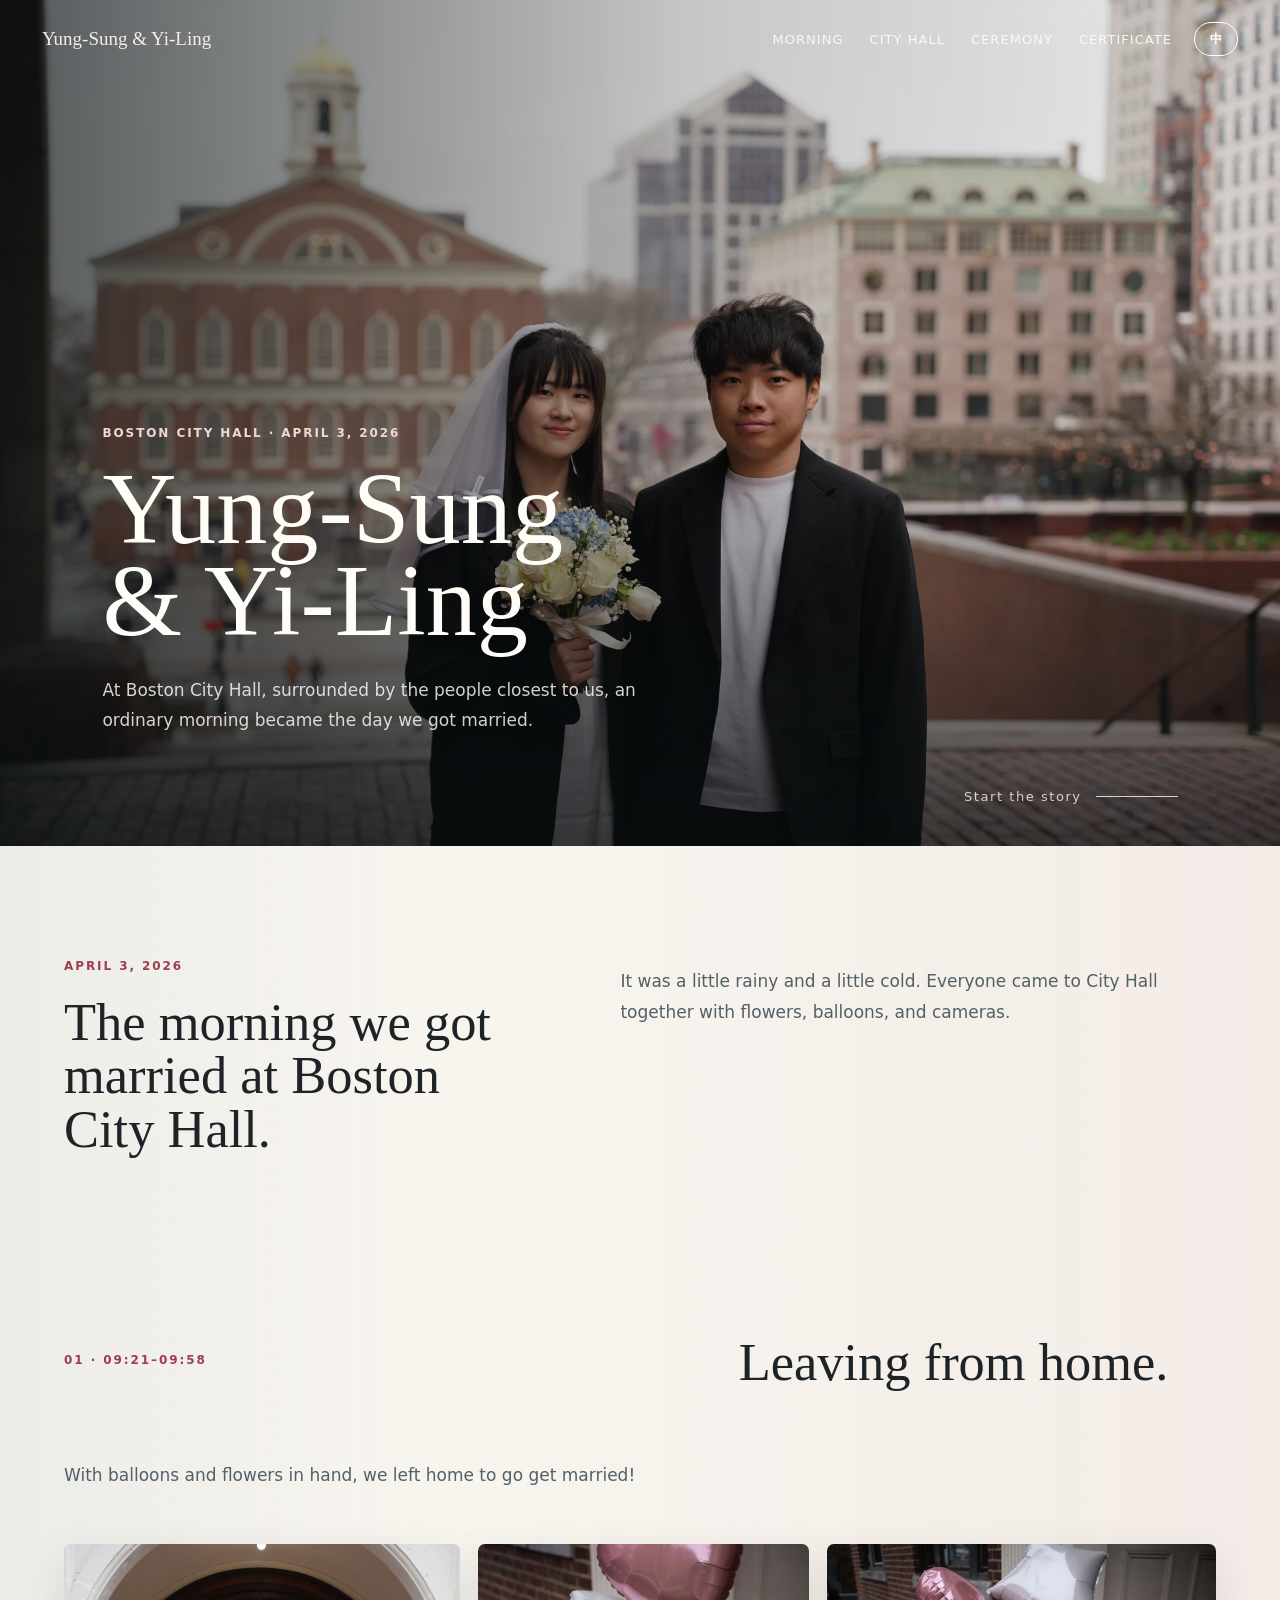
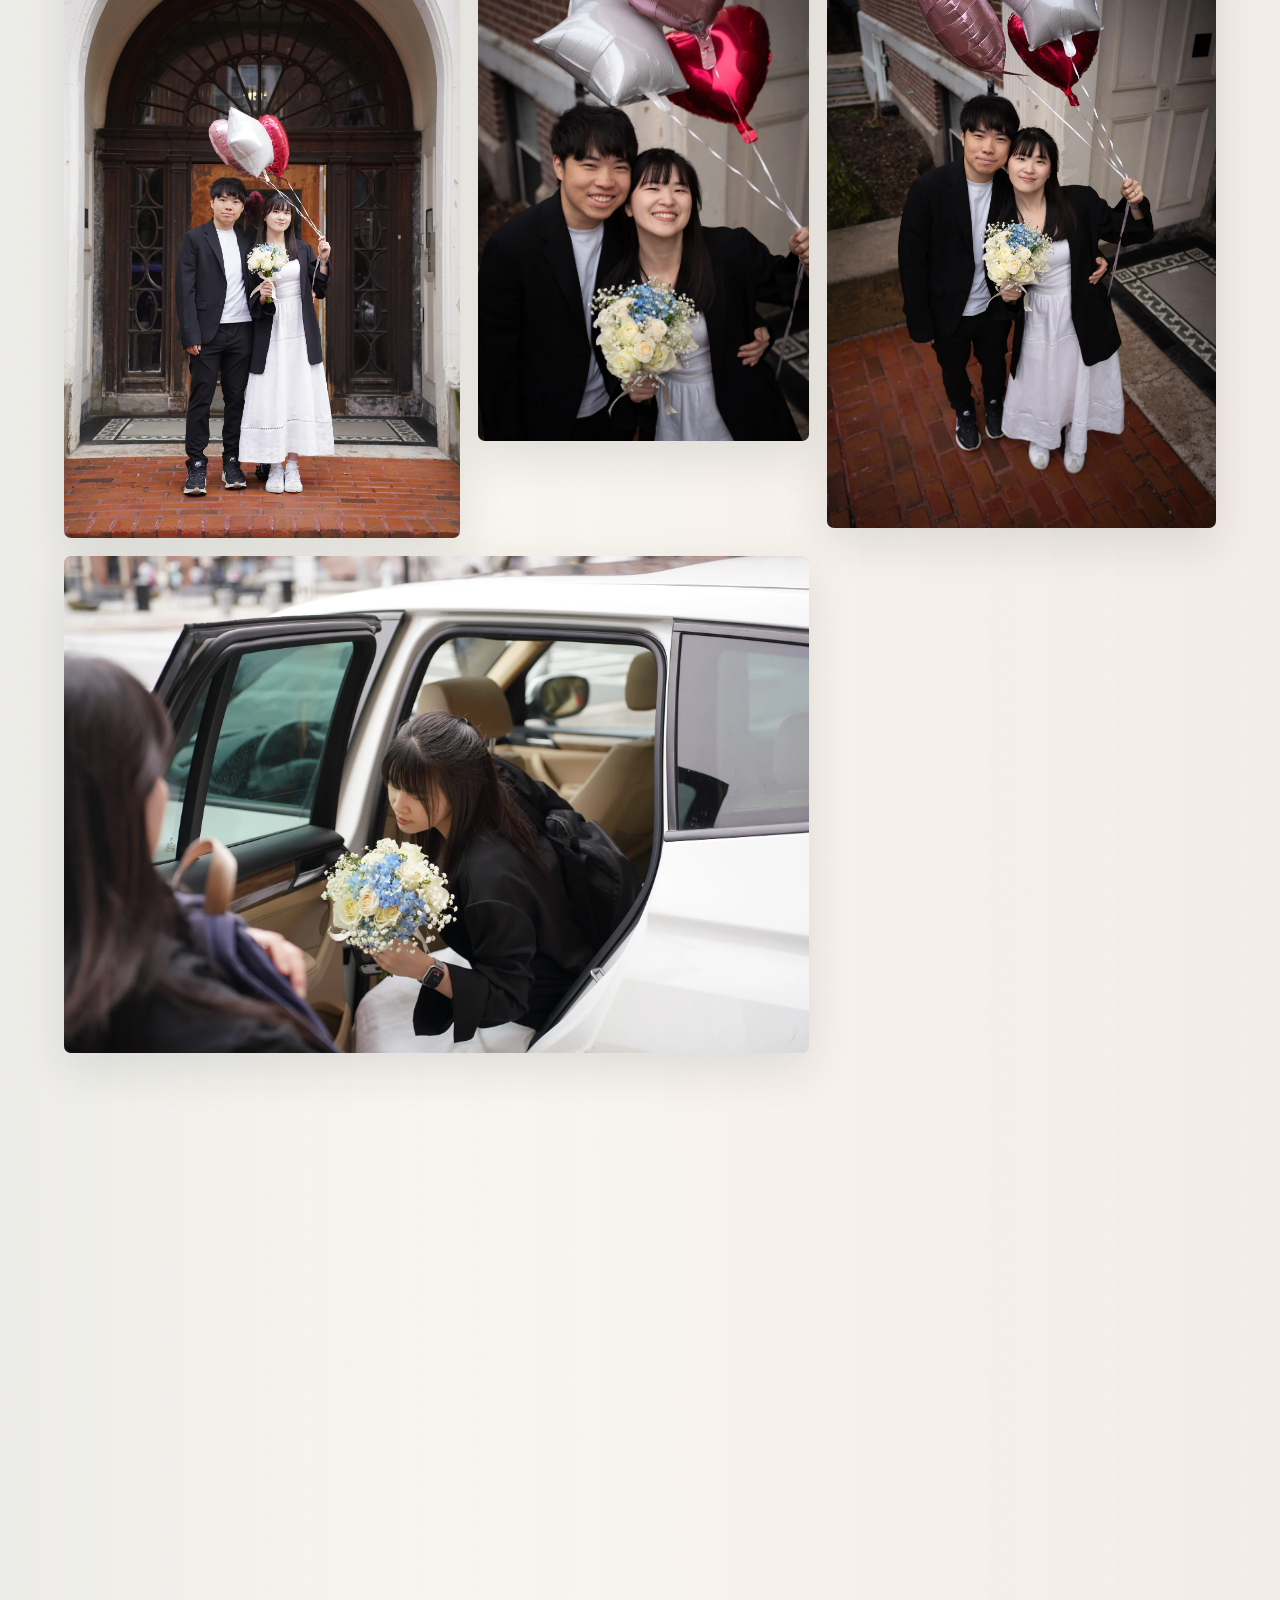
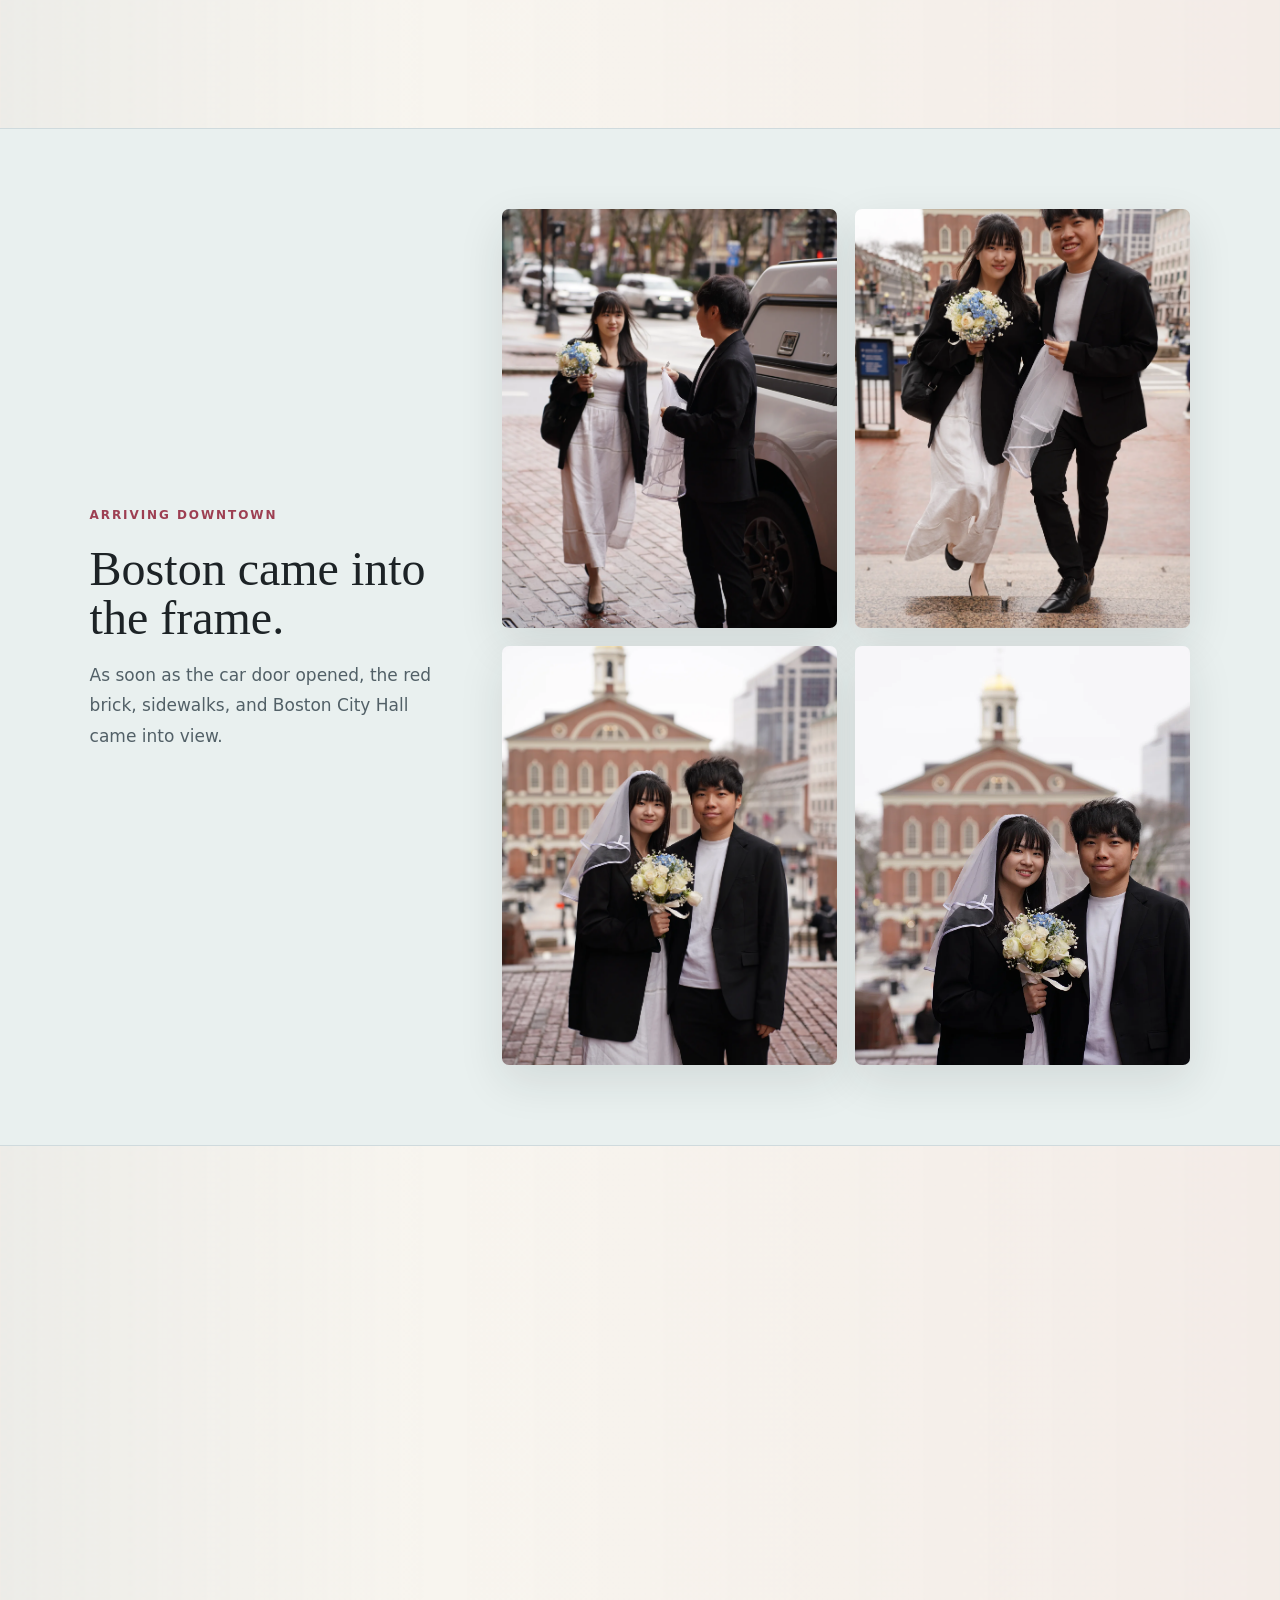
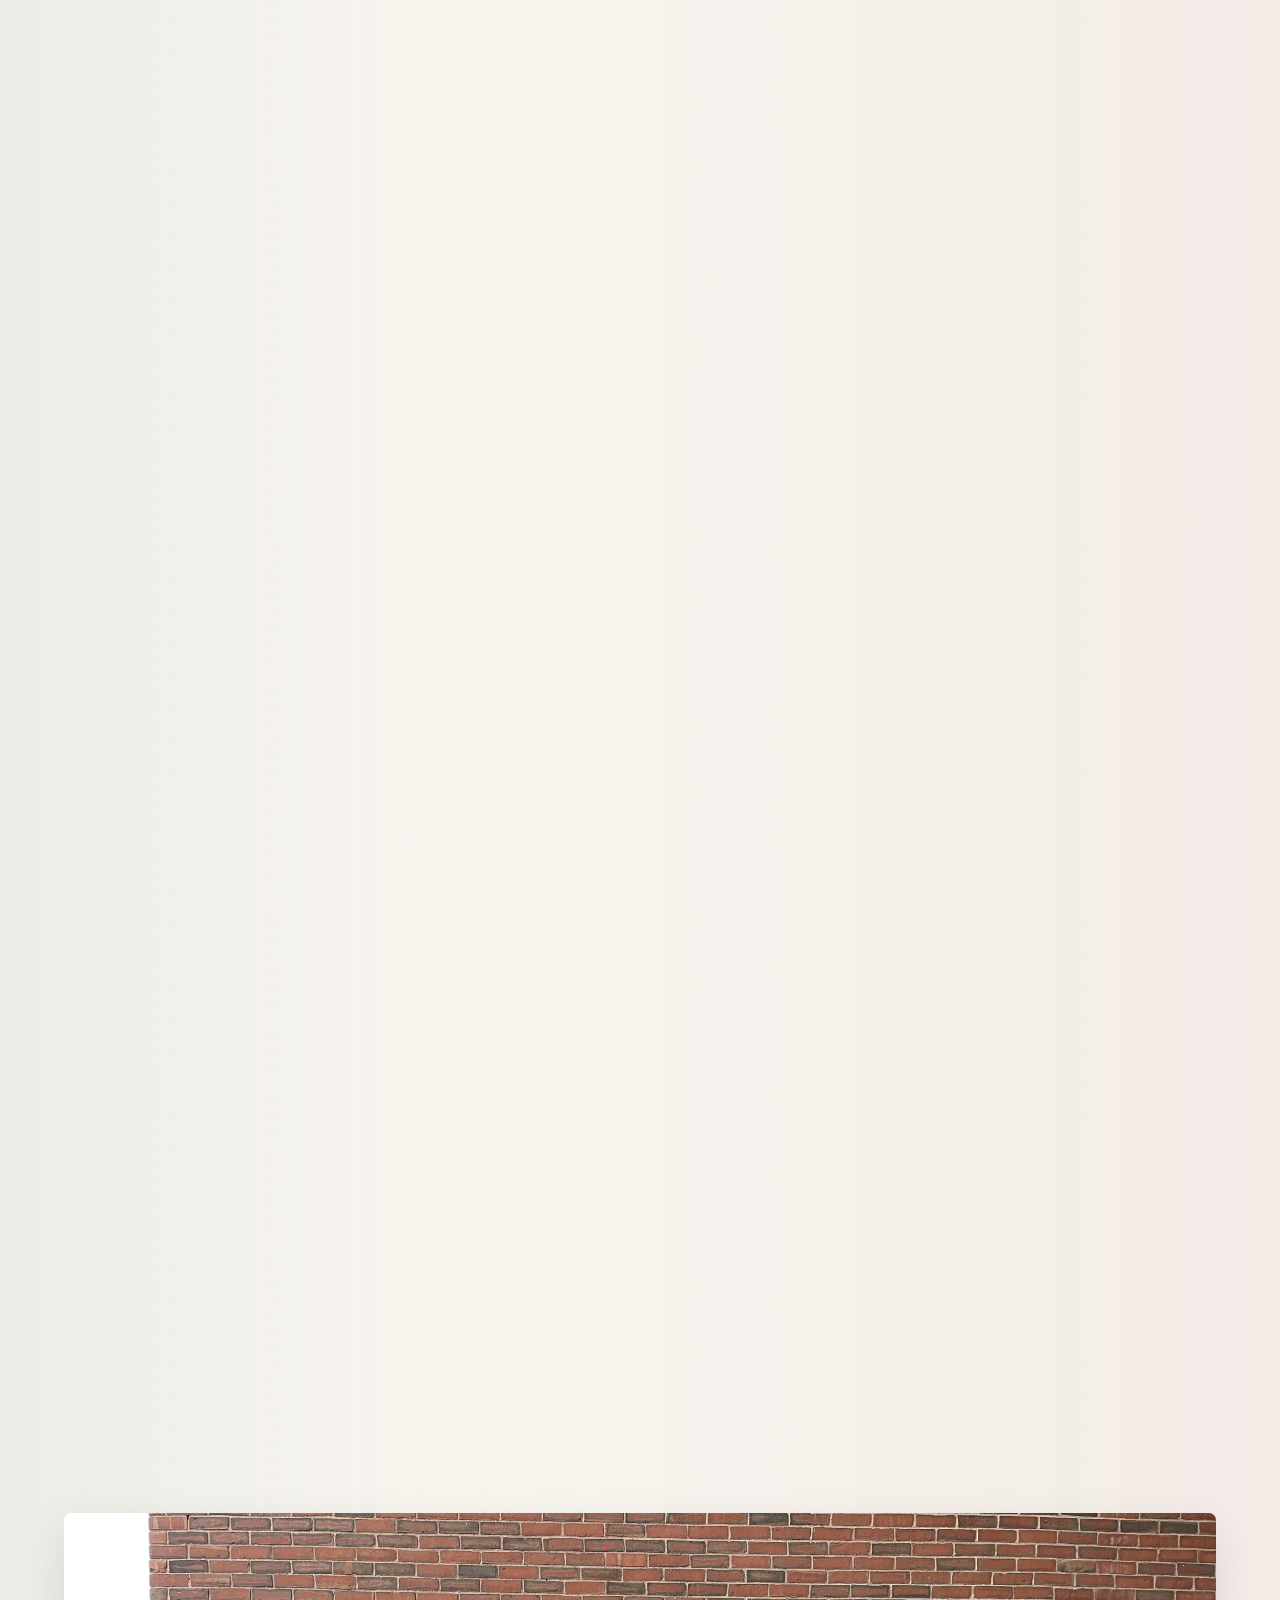
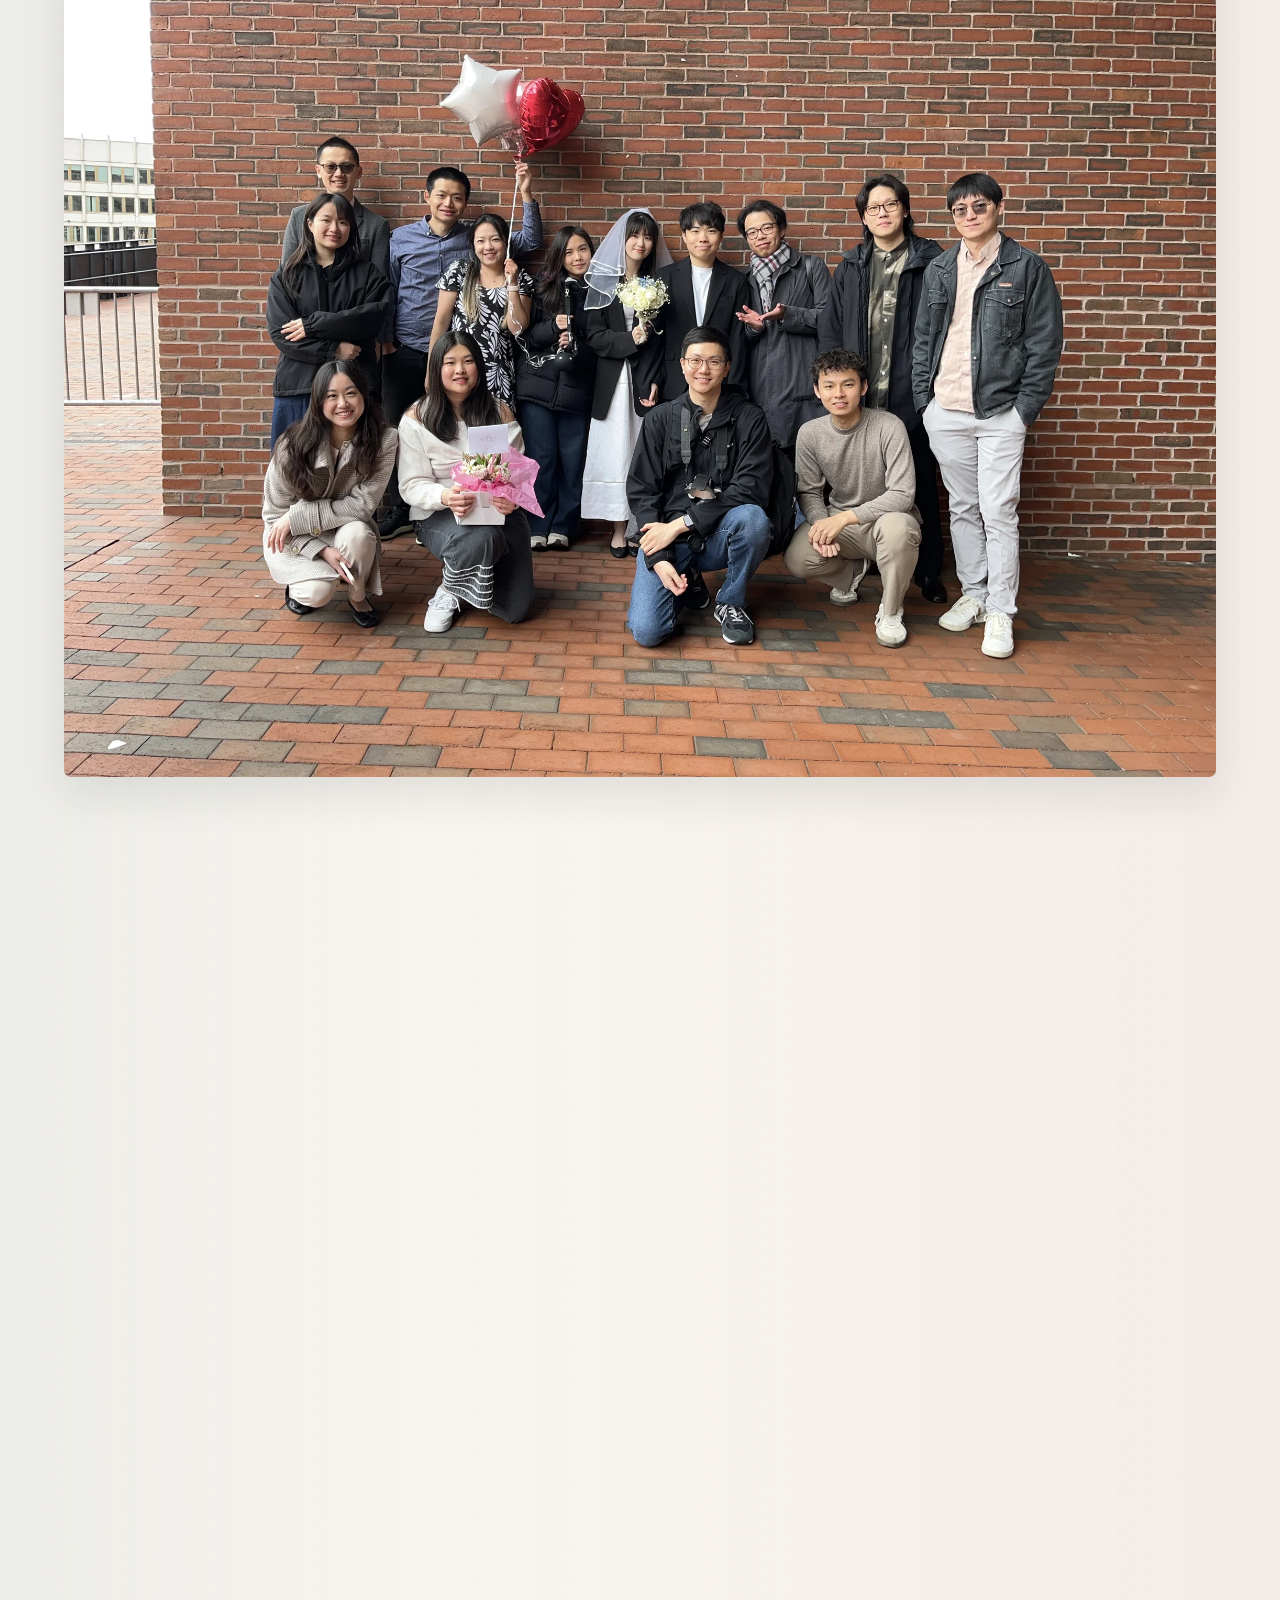
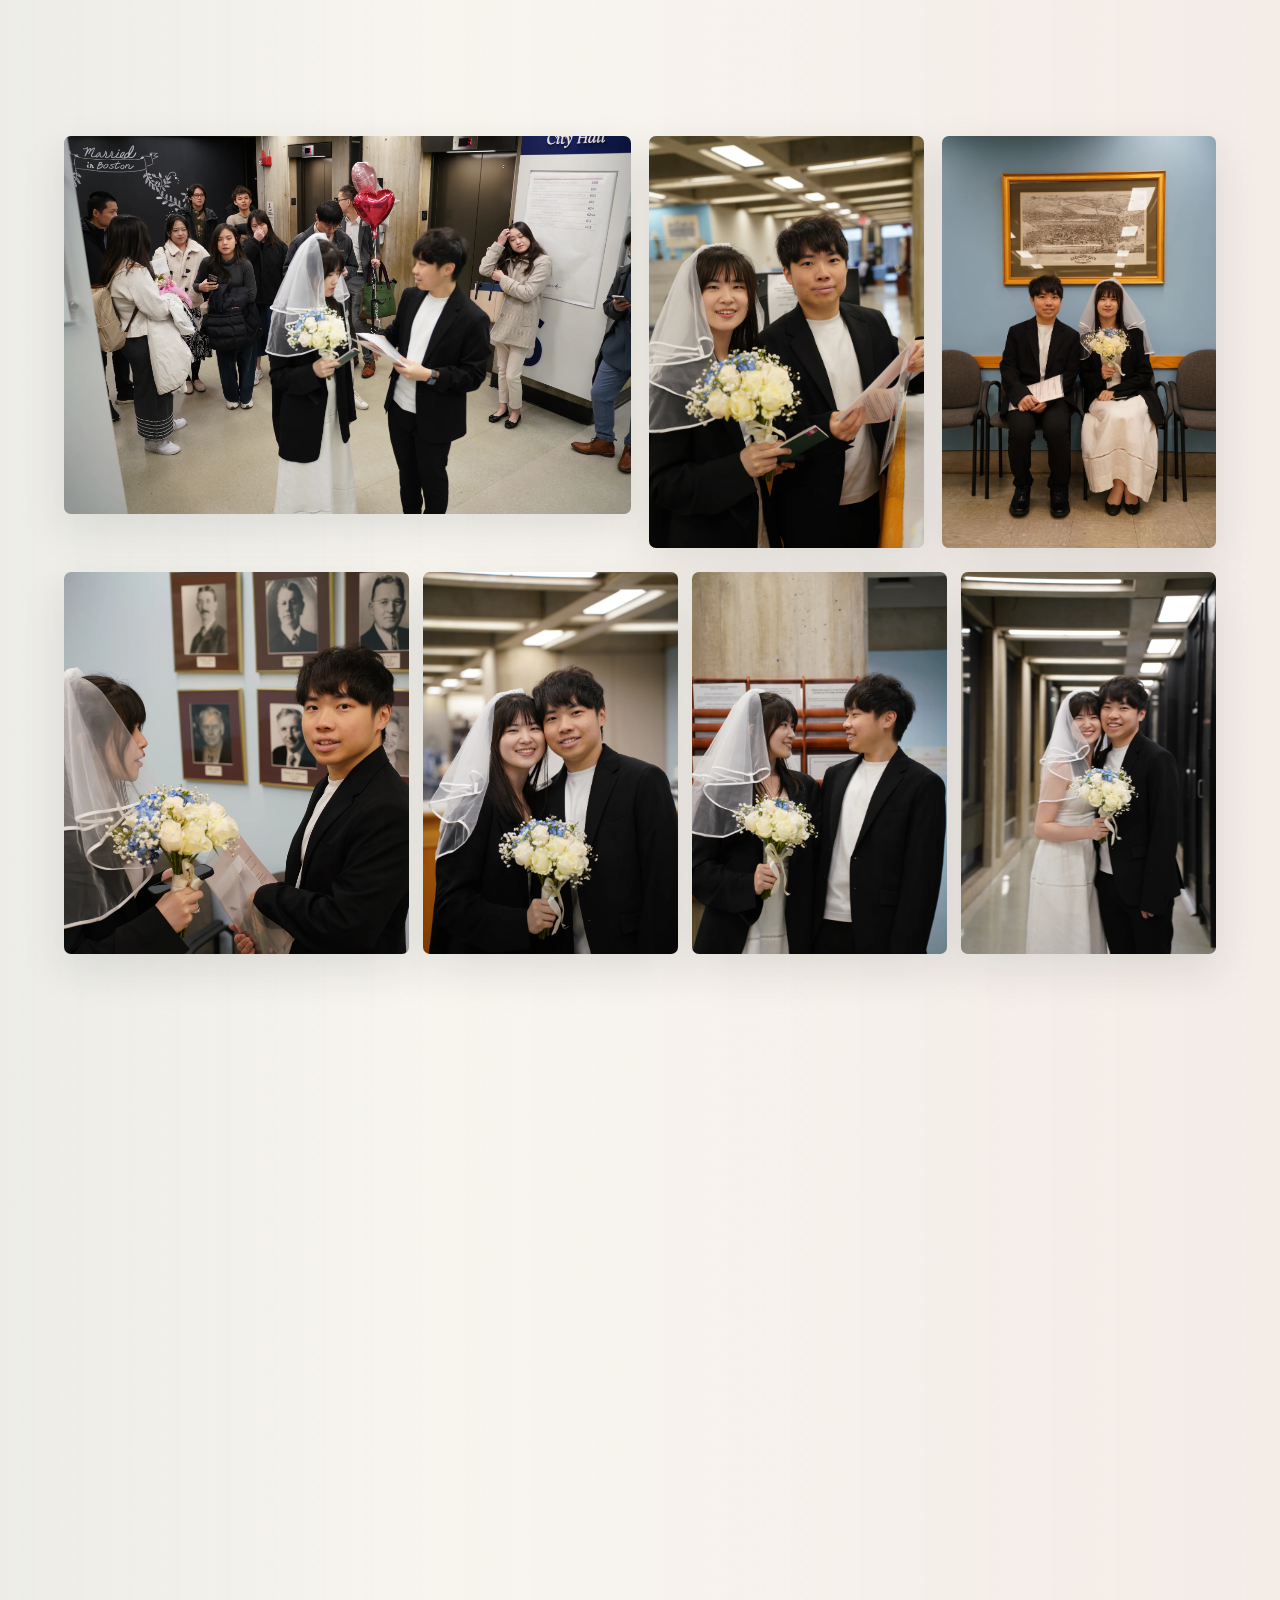
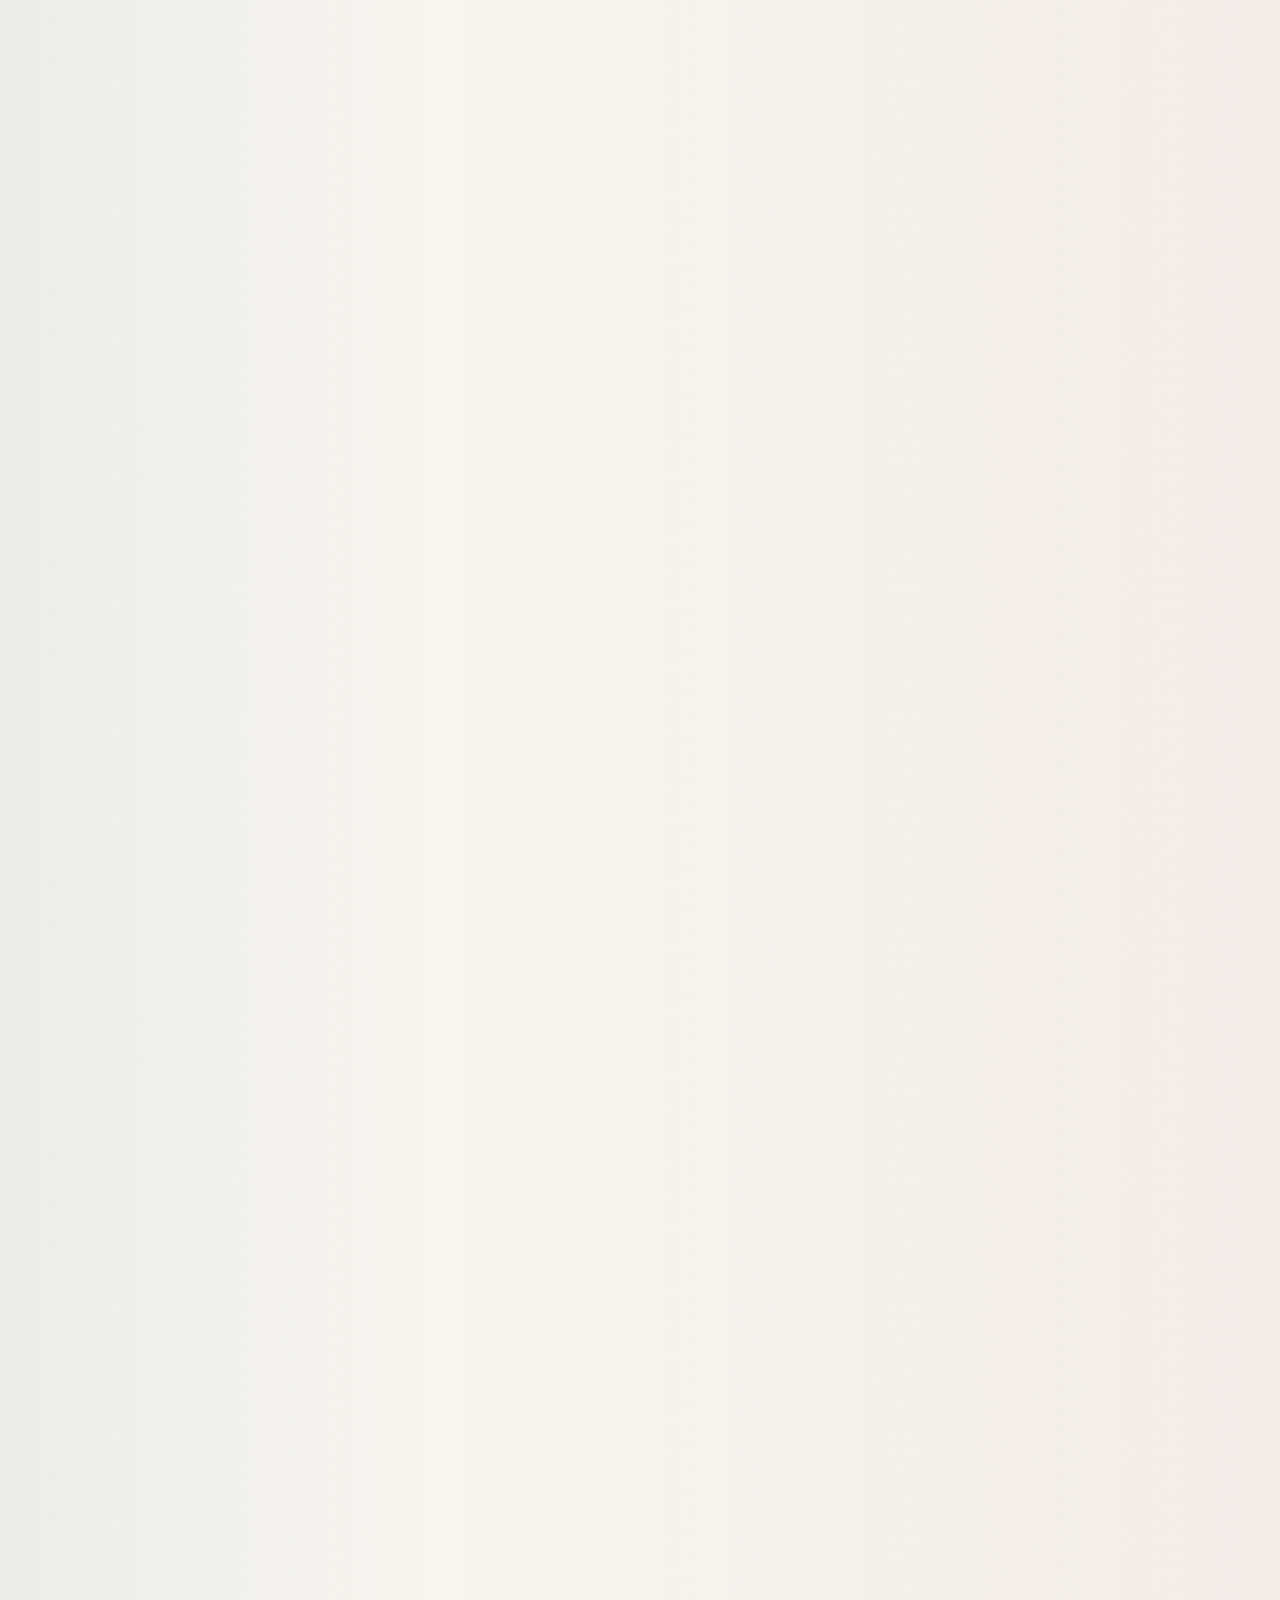
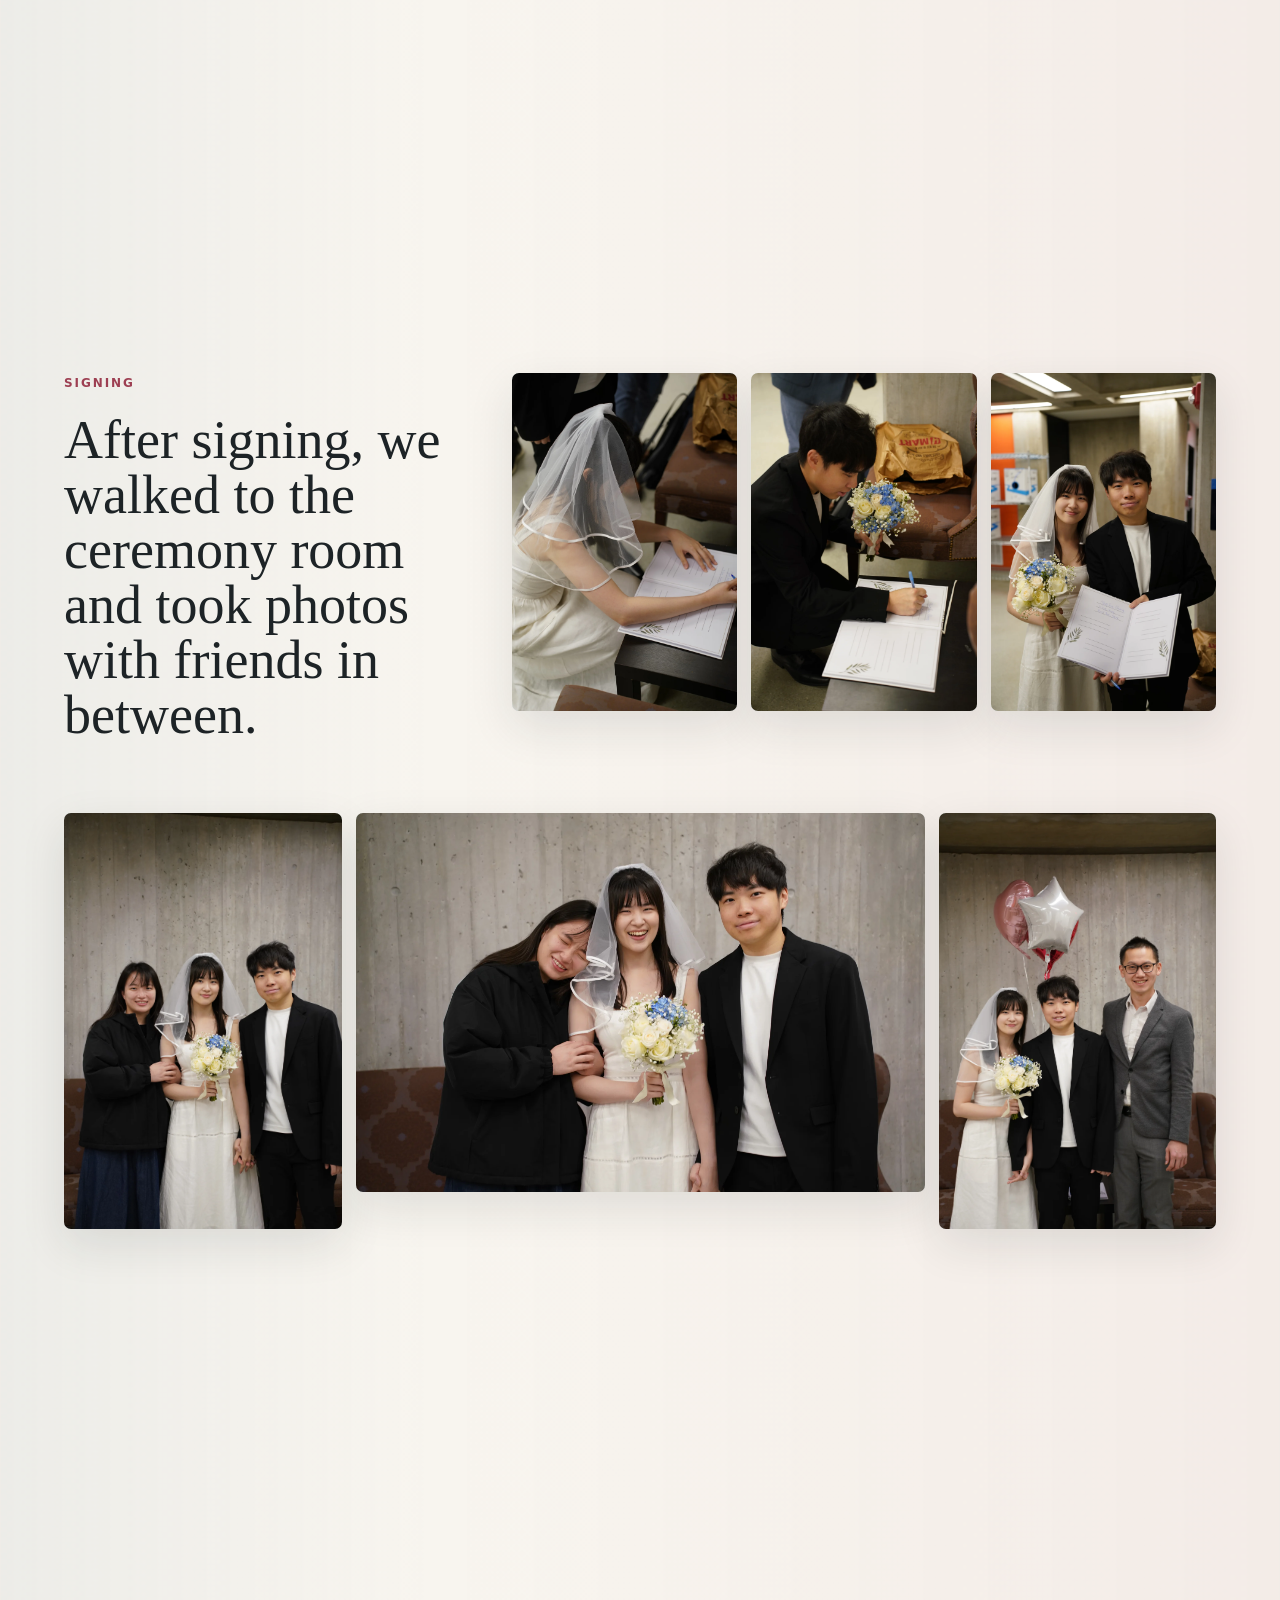
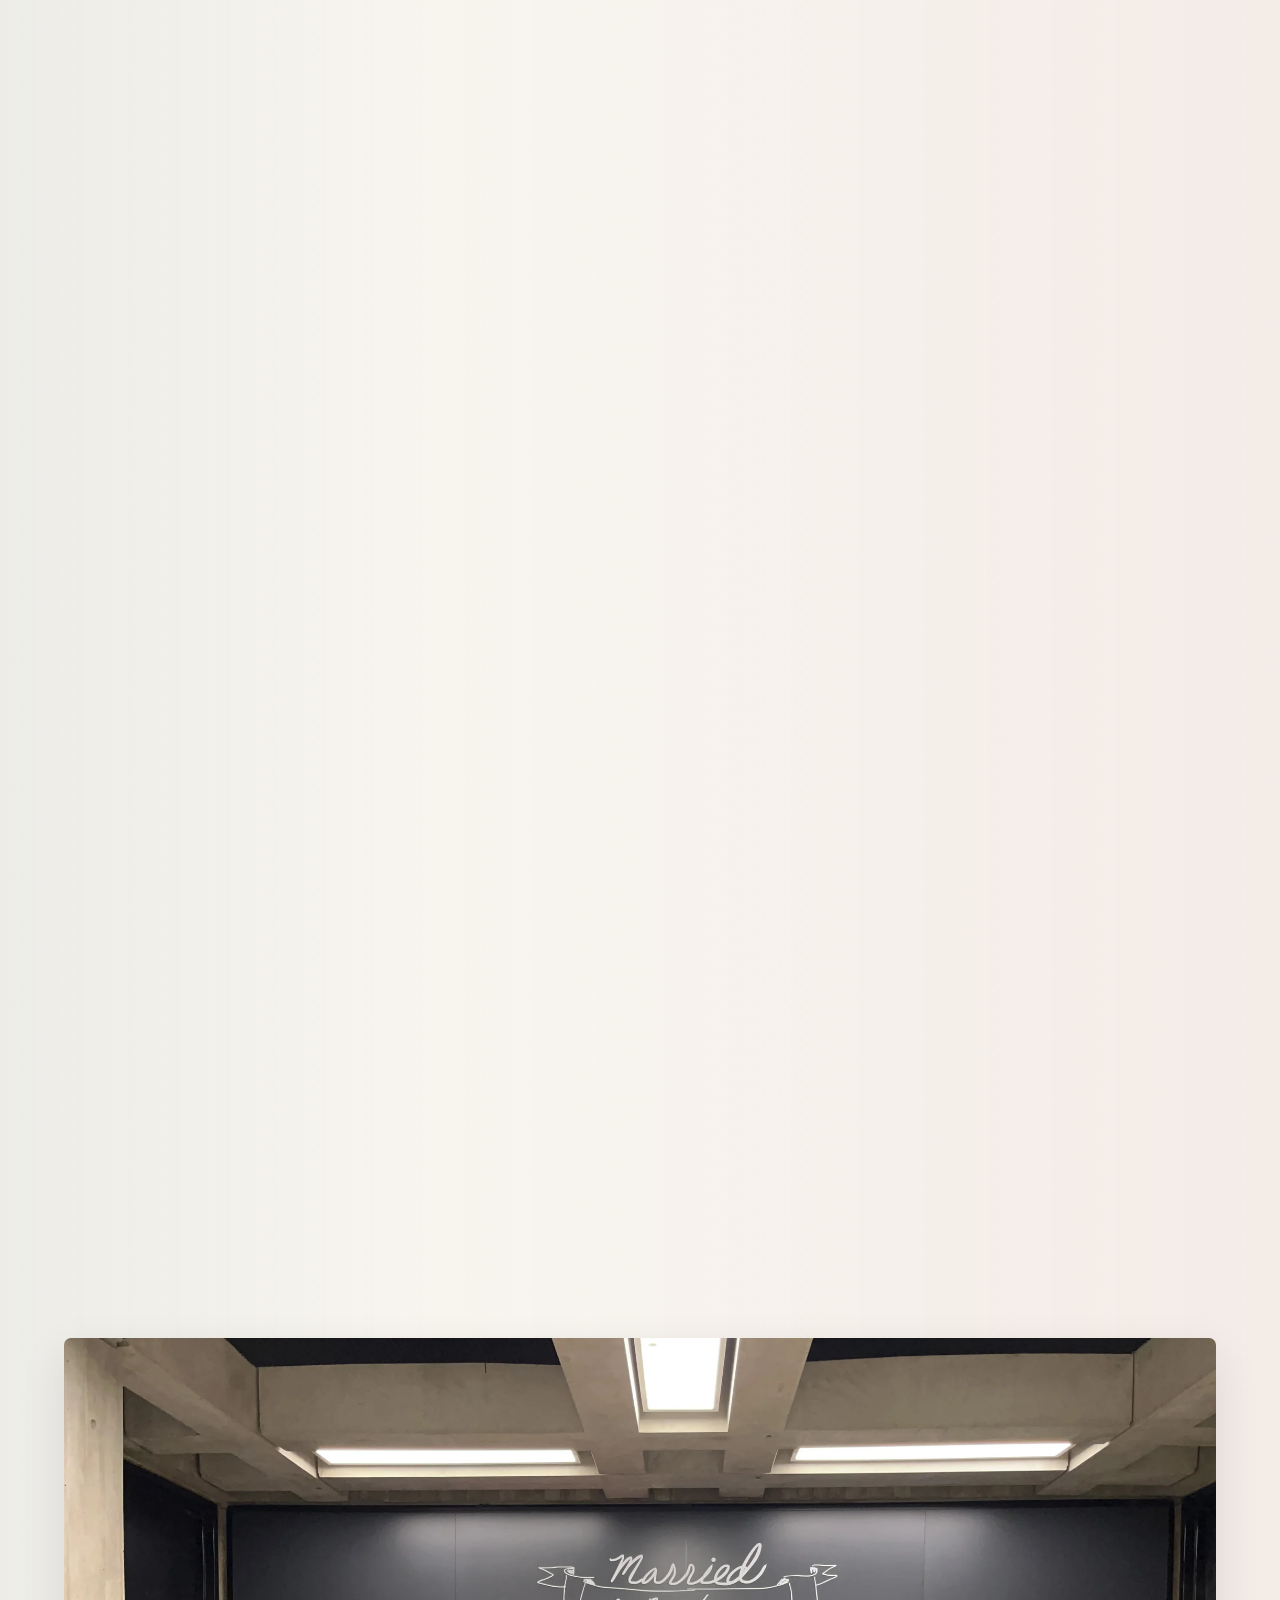
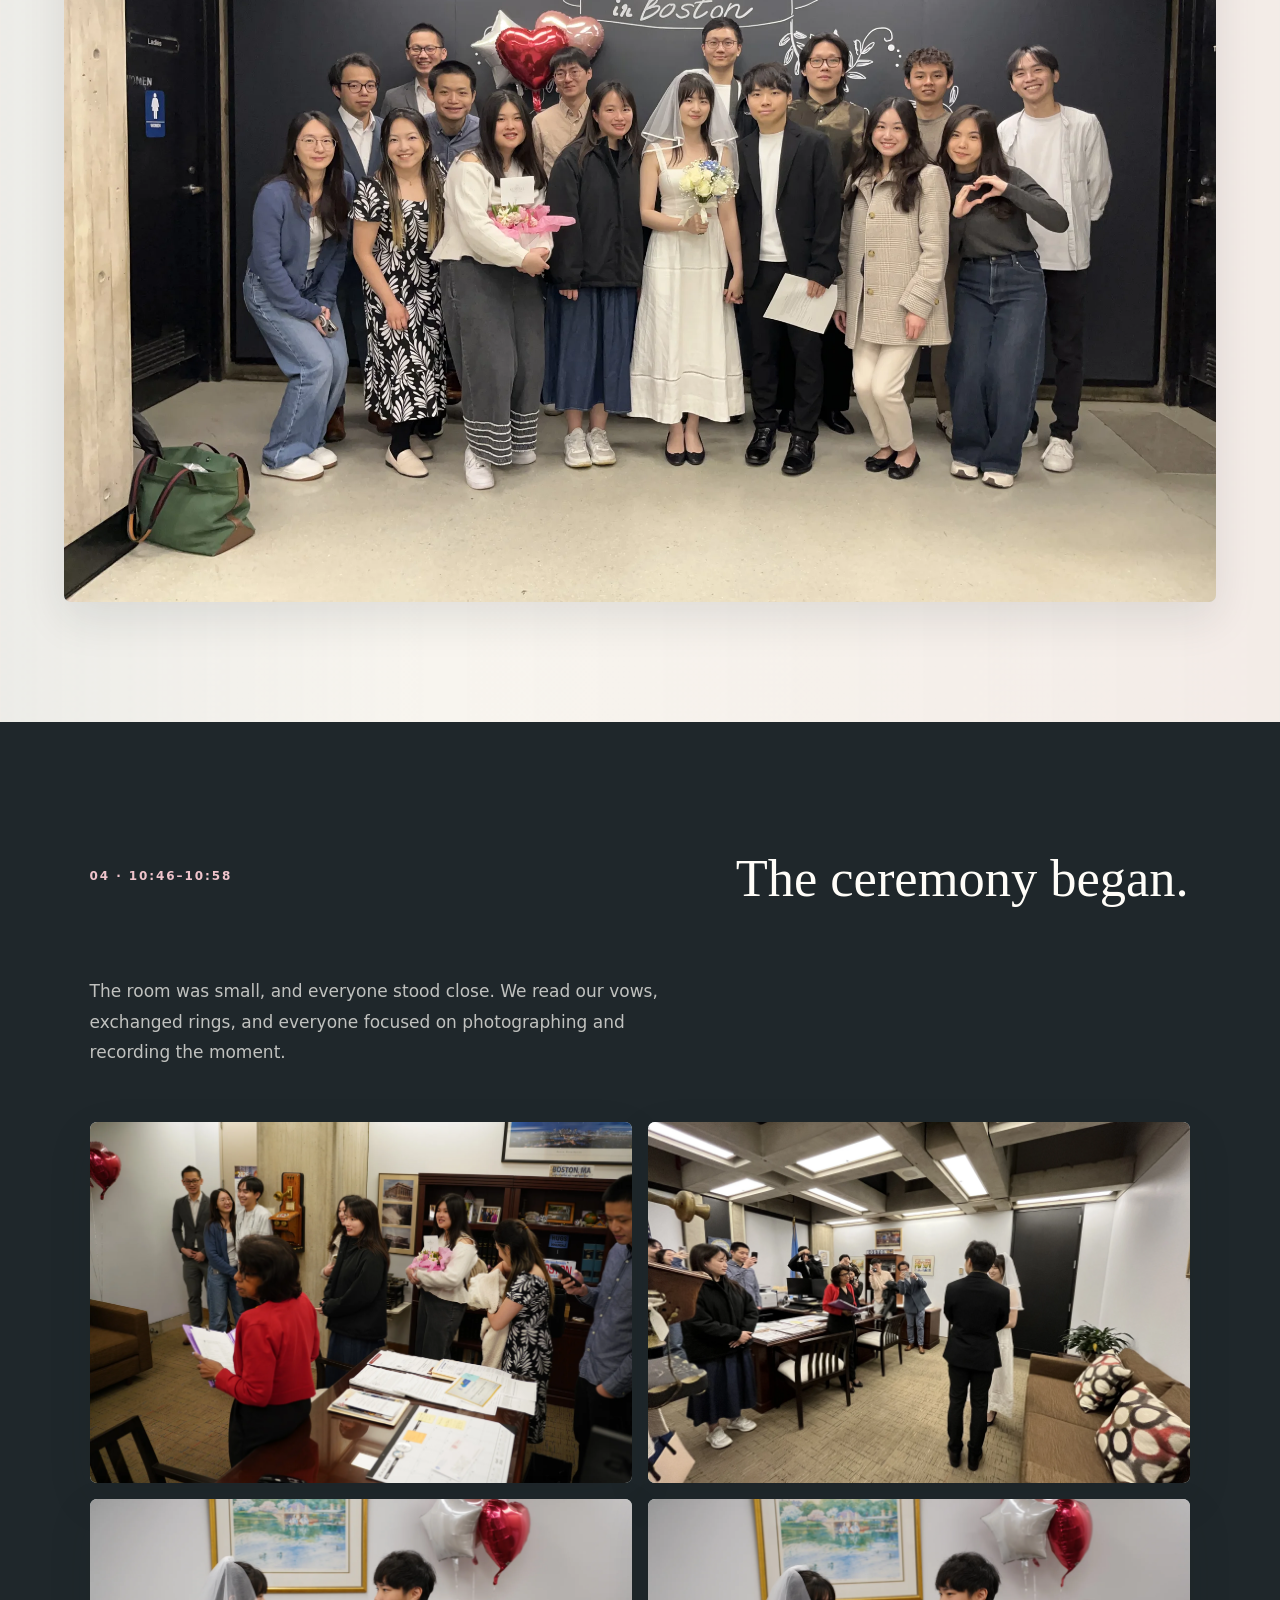
==== commit ccdb3230: "Update wedding story copy" ====
--- a/en/index.html
+++ b/en/index.html
@@ -73,7 +73,7 @@
           <h2 data-i18n="opening.title">那天早上，我們去登記結婚。</h2>
         </div>
         <p data-i18n="opening.body">
-          有一點下雨，也有一點冷。大家帶著花、氣球和相機，在市政廳裡外走來走去，最後一起把這件事記下來。
+          有一點下雨，也有一點冷。大家帶著花、氣球和相機，一起來到市政廳。
         </p>
       </section>
 
@@ -82,7 +82,7 @@
           <p class="section-label">01 · 09:21–09:58</p>
           <h2 data-i18n="morning.title">先從家裡出發。</h2>
           <p data-i18n="morning.body">
-            門口的氣球、車上的花束、下車時整理裙擺的手，都是那天早上的開始。
+            帶著氣球和花束，我們從家裡出發去結婚！
           </p>
         </div>
 
@@ -113,7 +113,7 @@
           <p class="section-label" data-i18n="arrival.label">Arriving downtown</p>
           <h2 data-i18n="arrival.title">到市中心了。</h2>
           <p data-i18n="arrival.body">
-            車門一開，紅磚、人行道、Faneuil Hall 和 City Hall 都慢慢進到照片裡。
+            車門一開，紅磚、人行道、Boston City Hall 映入眼簾。
           </p>
         </div>
         <div class="arrival-strip" aria-label="Arrival photo strip">
@@ -129,7 +129,7 @@
           <p class="section-label">02 · 09:50–10:10</p>
           <h2 data-i18n="city.title">在 City Hall 外面拍照。</h2>
           <p data-i18n="city.body">
-            還沒到證婚時間，我們先在廣場、樓梯和紅磚牆邊走走停停。那時候大家都還在適應這個突然變得很正式的早上。
+            還沒到證婚時間，我們先在廣場、樓梯和紅磚牆邊拍照。這個早晨開始變得很正式！
           </p>
         </div>
 
@@ -182,7 +182,7 @@
           <p class="section-label">03 · 10:20–10:44</p>
           <h2 data-i18n="waiting.title">先在辦公室裡等一下。</h2>
           <p data-i18n="waiting.body">
-            親友陸續到了，我們等叫號、簽文件，也在辦公室裡拍照、聊天，讓原本很日常的市政廳早上慢慢熱鬧起來。
+            親友陸續到了，我們等叫號、簽文件，也在辦公室裡拍照、聊天，市政廳因為我們變得熱鬧起來。
           </p>
         </div>
 
@@ -214,7 +214,7 @@
         <div class="phone-mini-roll reveal" aria-label="Phone photo roll">
           <div>
             <p class="section-label" data-i18n="phone.label">Selfies</p>
-            <h3 data-i18n="phone.title">自拍照</h3>
+            <h3 data-i18n="phone.title">在辦公室等待時的自拍</h3>
           </div>
           <div class="phone-strip">
             <img src="../assets/photos/phone-selfie-smile.webp" alt="A smiling phone selfie of the couple">
@@ -239,7 +239,7 @@
       <section class="signature-band">
         <div class="signature-copy reveal">
           <p class="section-label" data-i18n="signing.label">Signing</p>
-          <h2 data-i18n="signing.title">簽好名字，往證婚室走。</h2>
+          <h2 data-i18n="signing.title">簽好名字，往證婚室走，空檔間跟朋友一一合照。</h2>
         </div>
         <div class="signature-grid">
           <figure class="photo reveal">
@@ -302,7 +302,7 @@
           <p class="section-label">04 · 10:46–10:58</p>
           <h2 data-i18n="ceremony.title">證婚開始。</h2>
           <p data-i18n="ceremony.body">
-            房間不大，大家站得很近。宣讀誓詞、交換戒指時，旁邊一直有人拍照、笑、起鬨，熱鬧得剛剛好。
+            房間不大，大家站得很近。宣讀誓詞、交換戒指、大家專心的拍照錄影紀錄。
           </p>
         </div>
 
@@ -376,7 +376,7 @@
           <p class="section-label">06 · 11:15–12:17</p>
           <h2 data-i18n="outside.title">回到市政廳外面。</h2>
           <p data-i18n="outside.body">
-            拍完朋友和家人的合照後，剛好遇到波士頓警察摩托車隊，熱情地加入一起拍照的行列。
+            出來市政廳外拍完大合照後，剛好遇到波士頓警察摩托車隊，他們也熱情地加入一起拍照的行列。
           </p>
         </div>
 
@@ -408,7 +408,7 @@
       <section class="ending reveal">
         <p class="section-label">April 3, 2026</p>
         <h2>Yung-Sung & Yi-Ling</h2>
-        <p data-i18n="ending.body">那天最珍貴的，不只是我們簽下名字，而是你們都在。謝謝大家陪我們走完這個早上，我們會永遠記得這一天！</p>
+        <p data-i18n="ending.body">那天最珍貴的，不只是我們簽下名字拿到證書，而是你們都在，我們會永遠記得這一天！</p>
         <div class="footer-note">
           <p data-i18n="footer.photo">攝影: Heng-Jui Chang</p>
           <p data-i18n="footer.driver">司機 &amp; 助理: Ed Chen</p>
--- a/styles.css
+++ b/styles.css
@@ -752,8 +752,8 @@
 }
 
 .police-detail {
-  width: min(980px, 86%);
-  margin: 22px auto 0;
+  width: min(1240px, 100%);
+  margin: 34px auto 0;
   aspect-ratio: 3 / 2;
 }
 
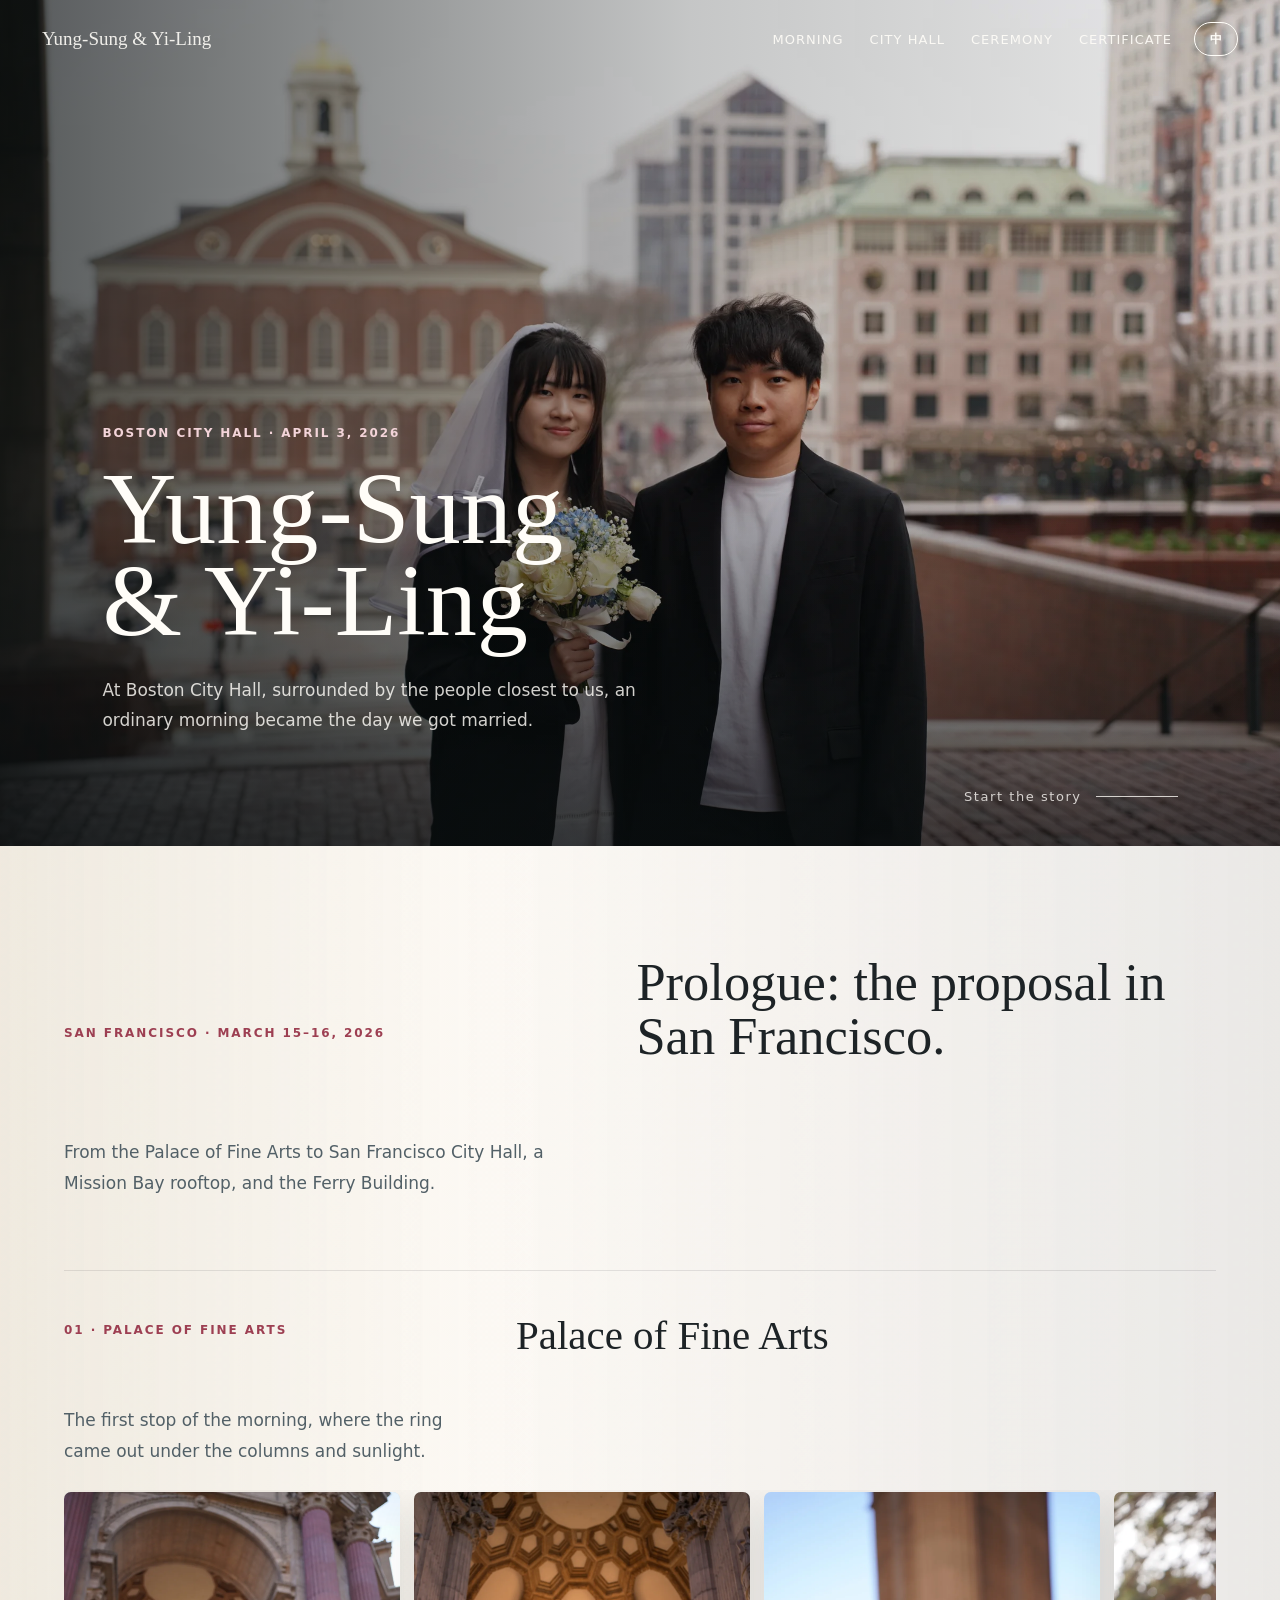
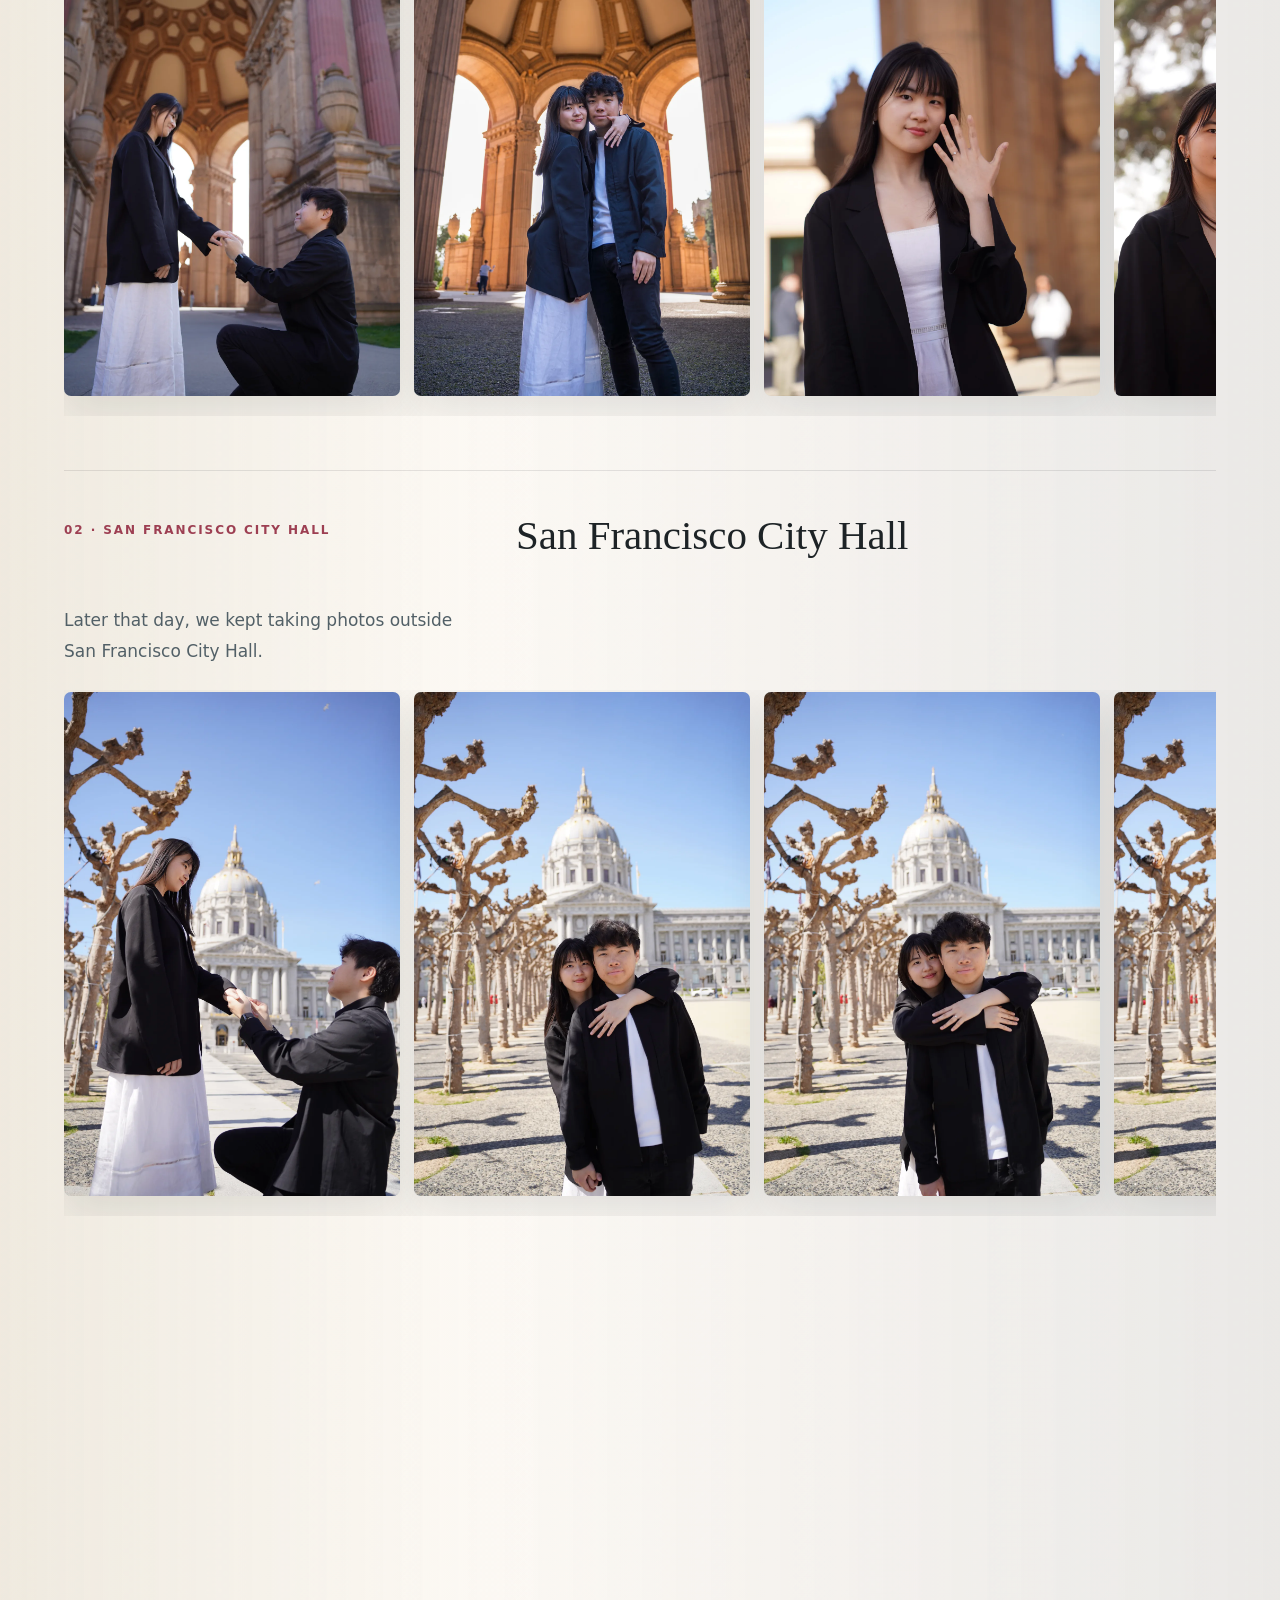
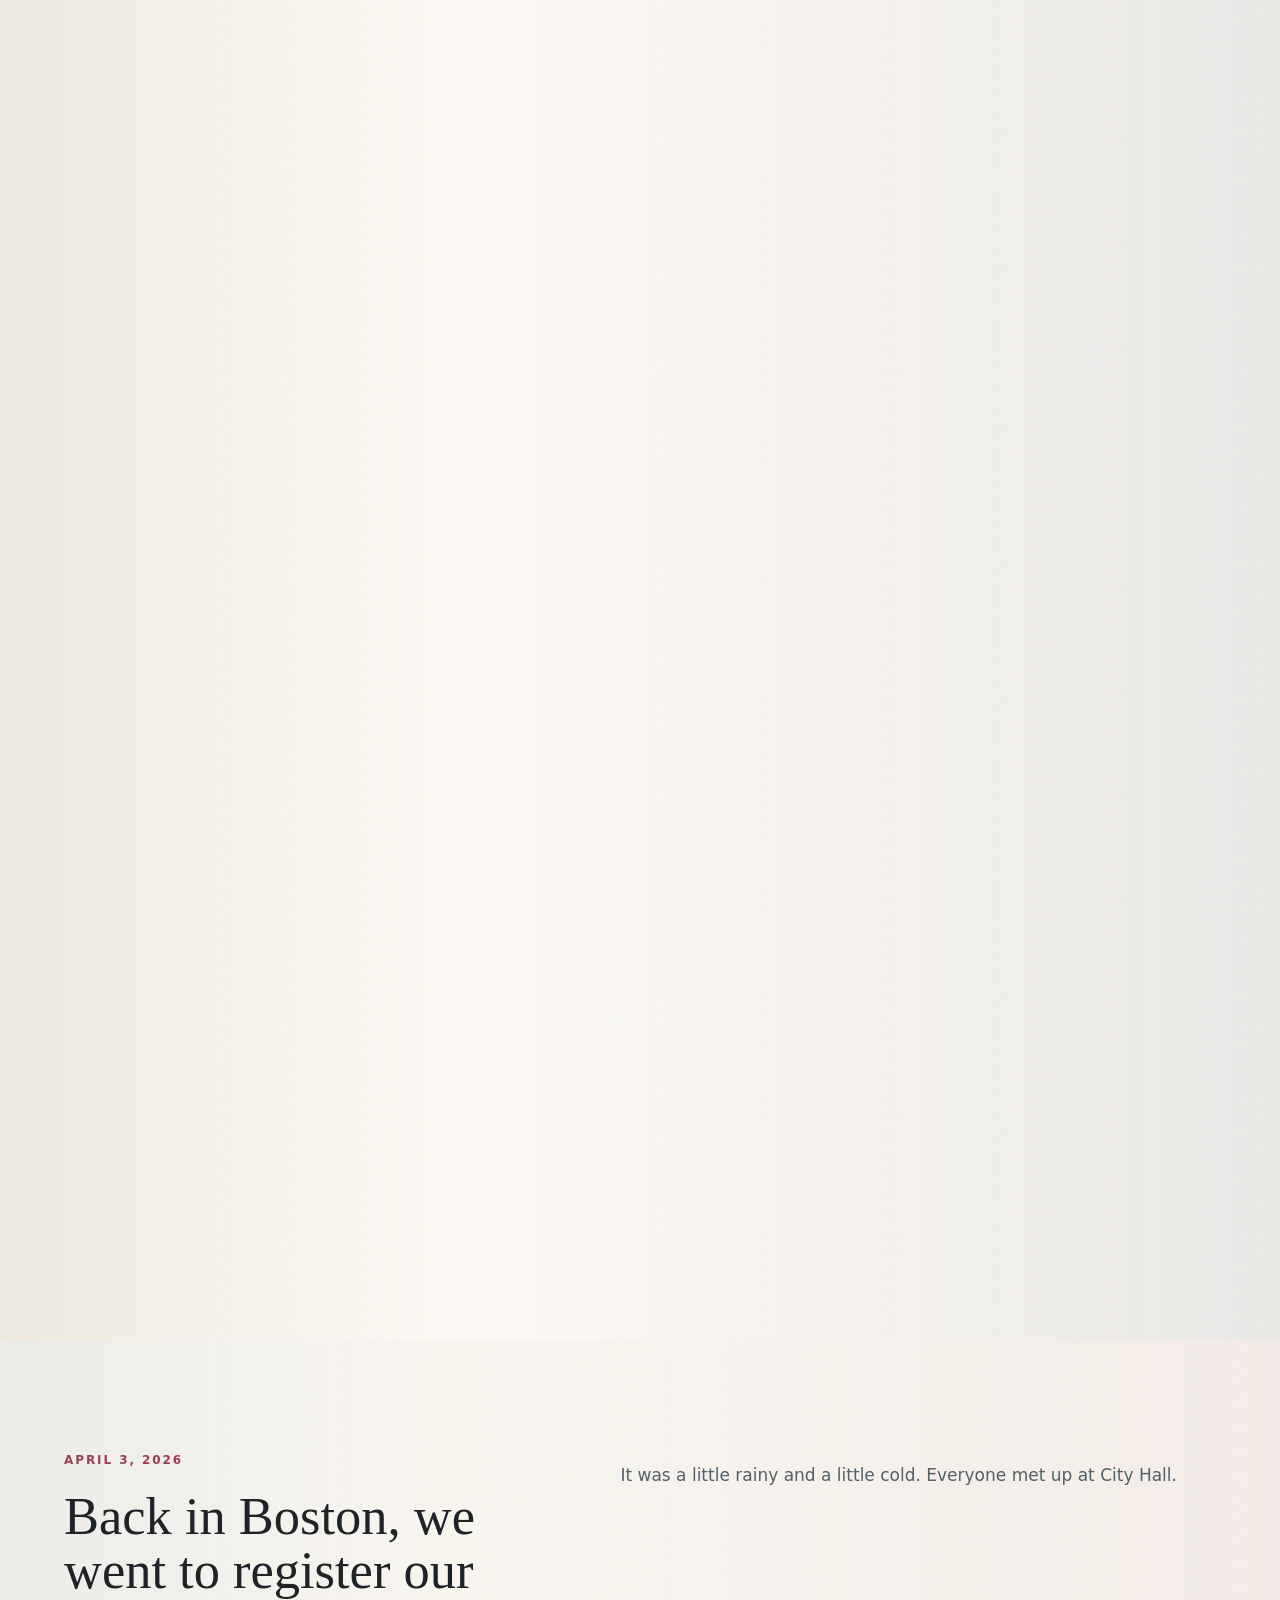
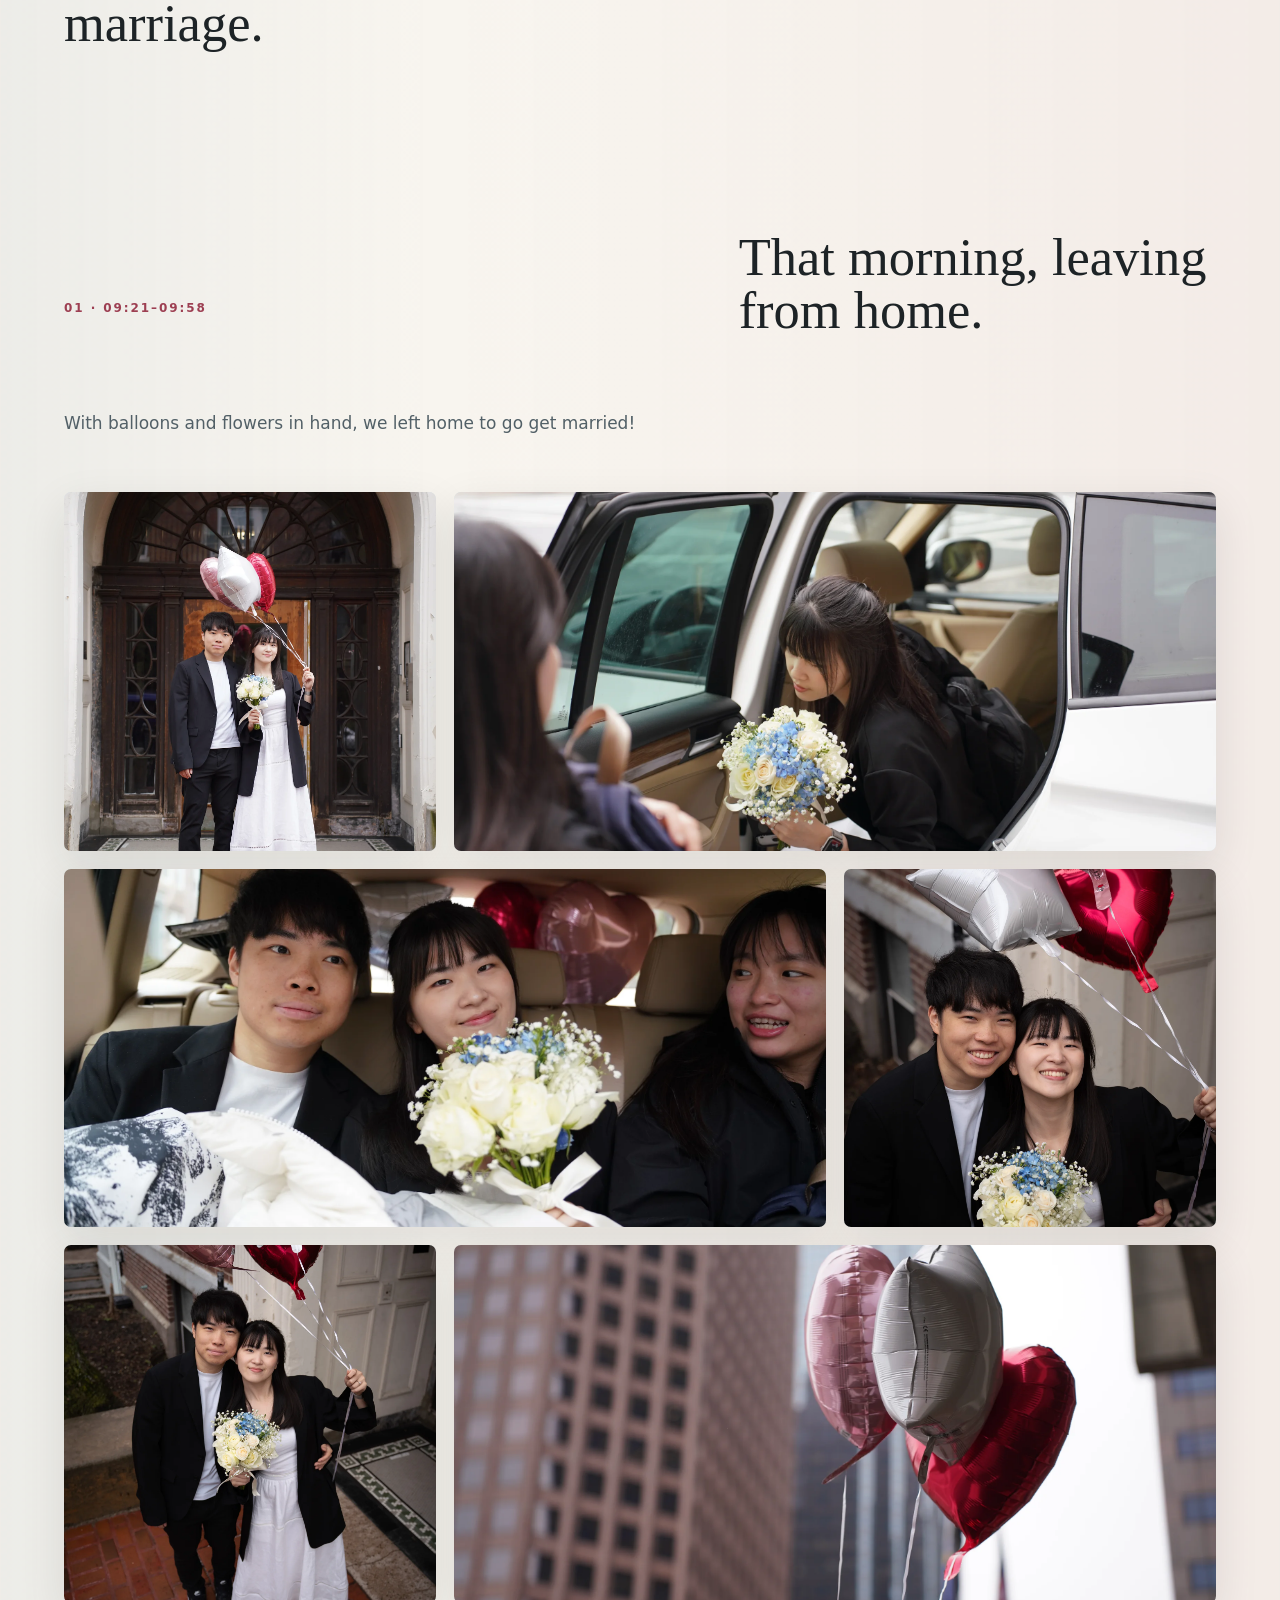
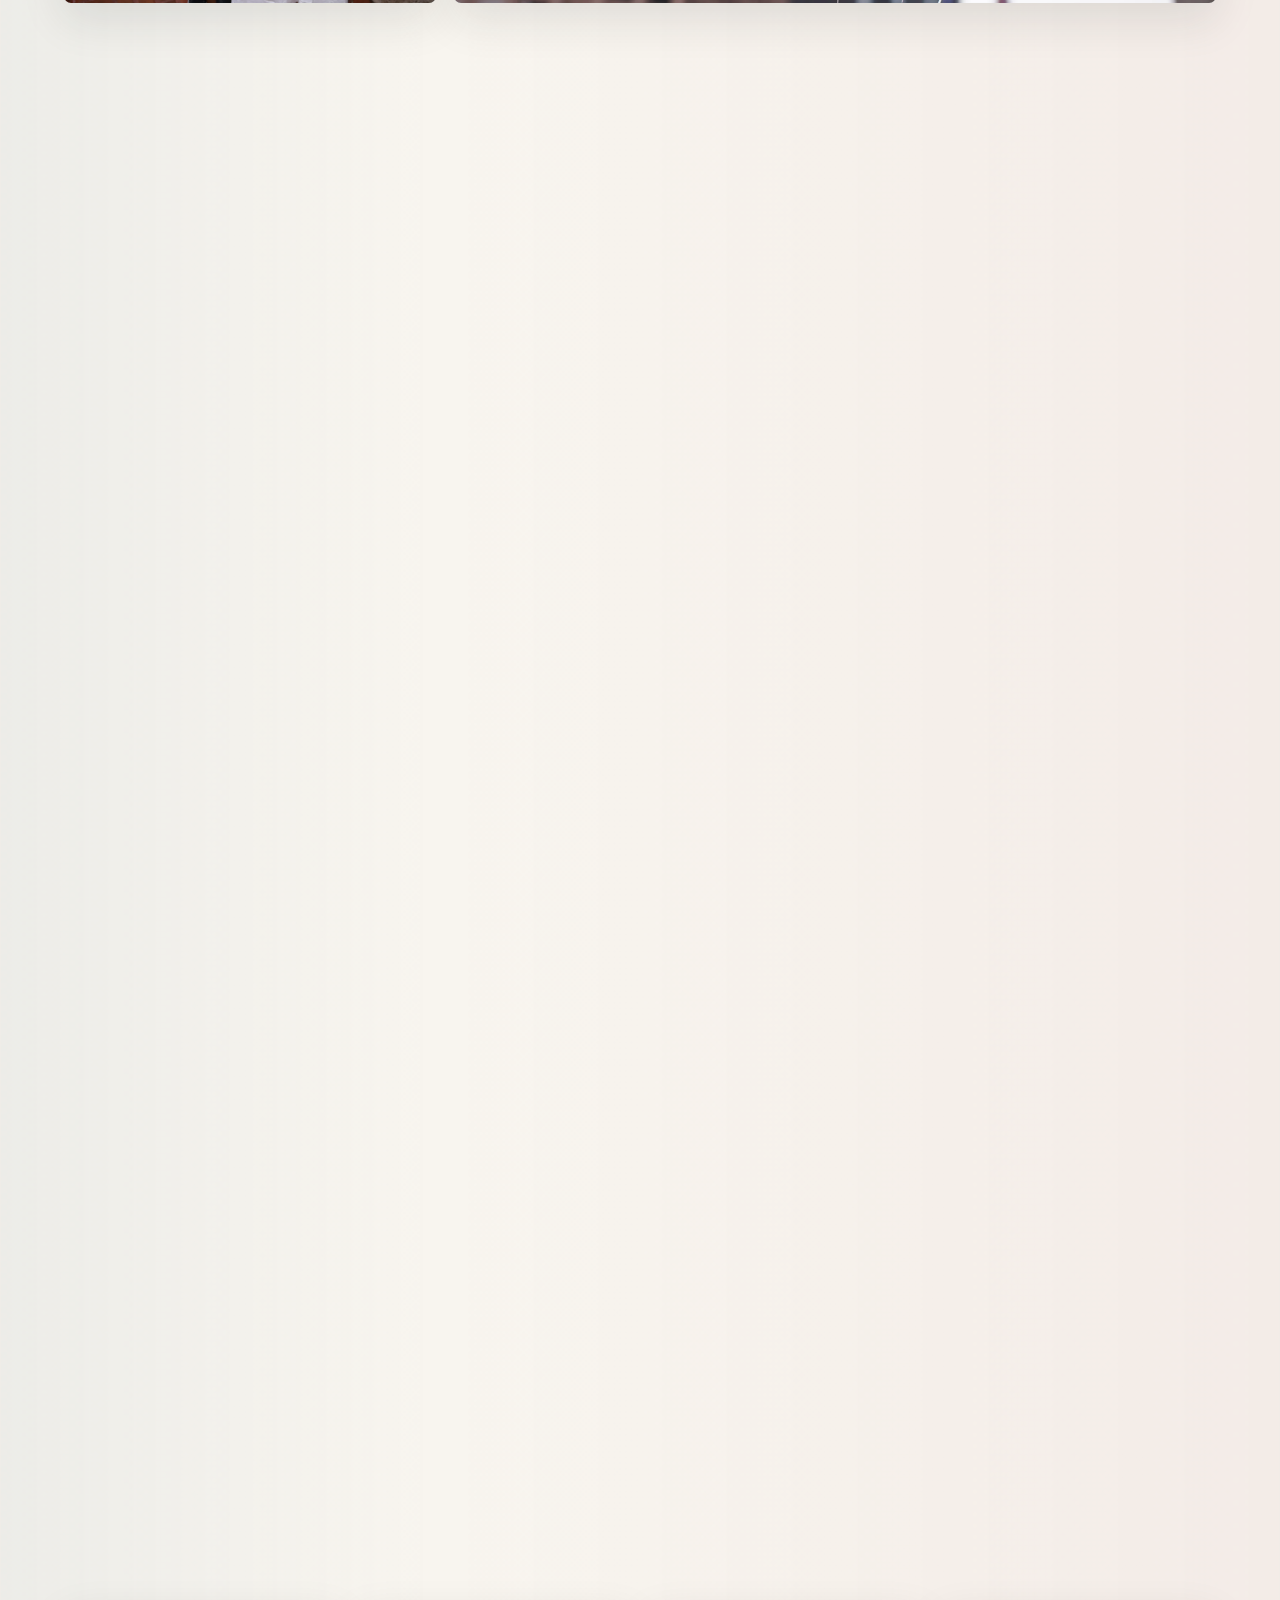
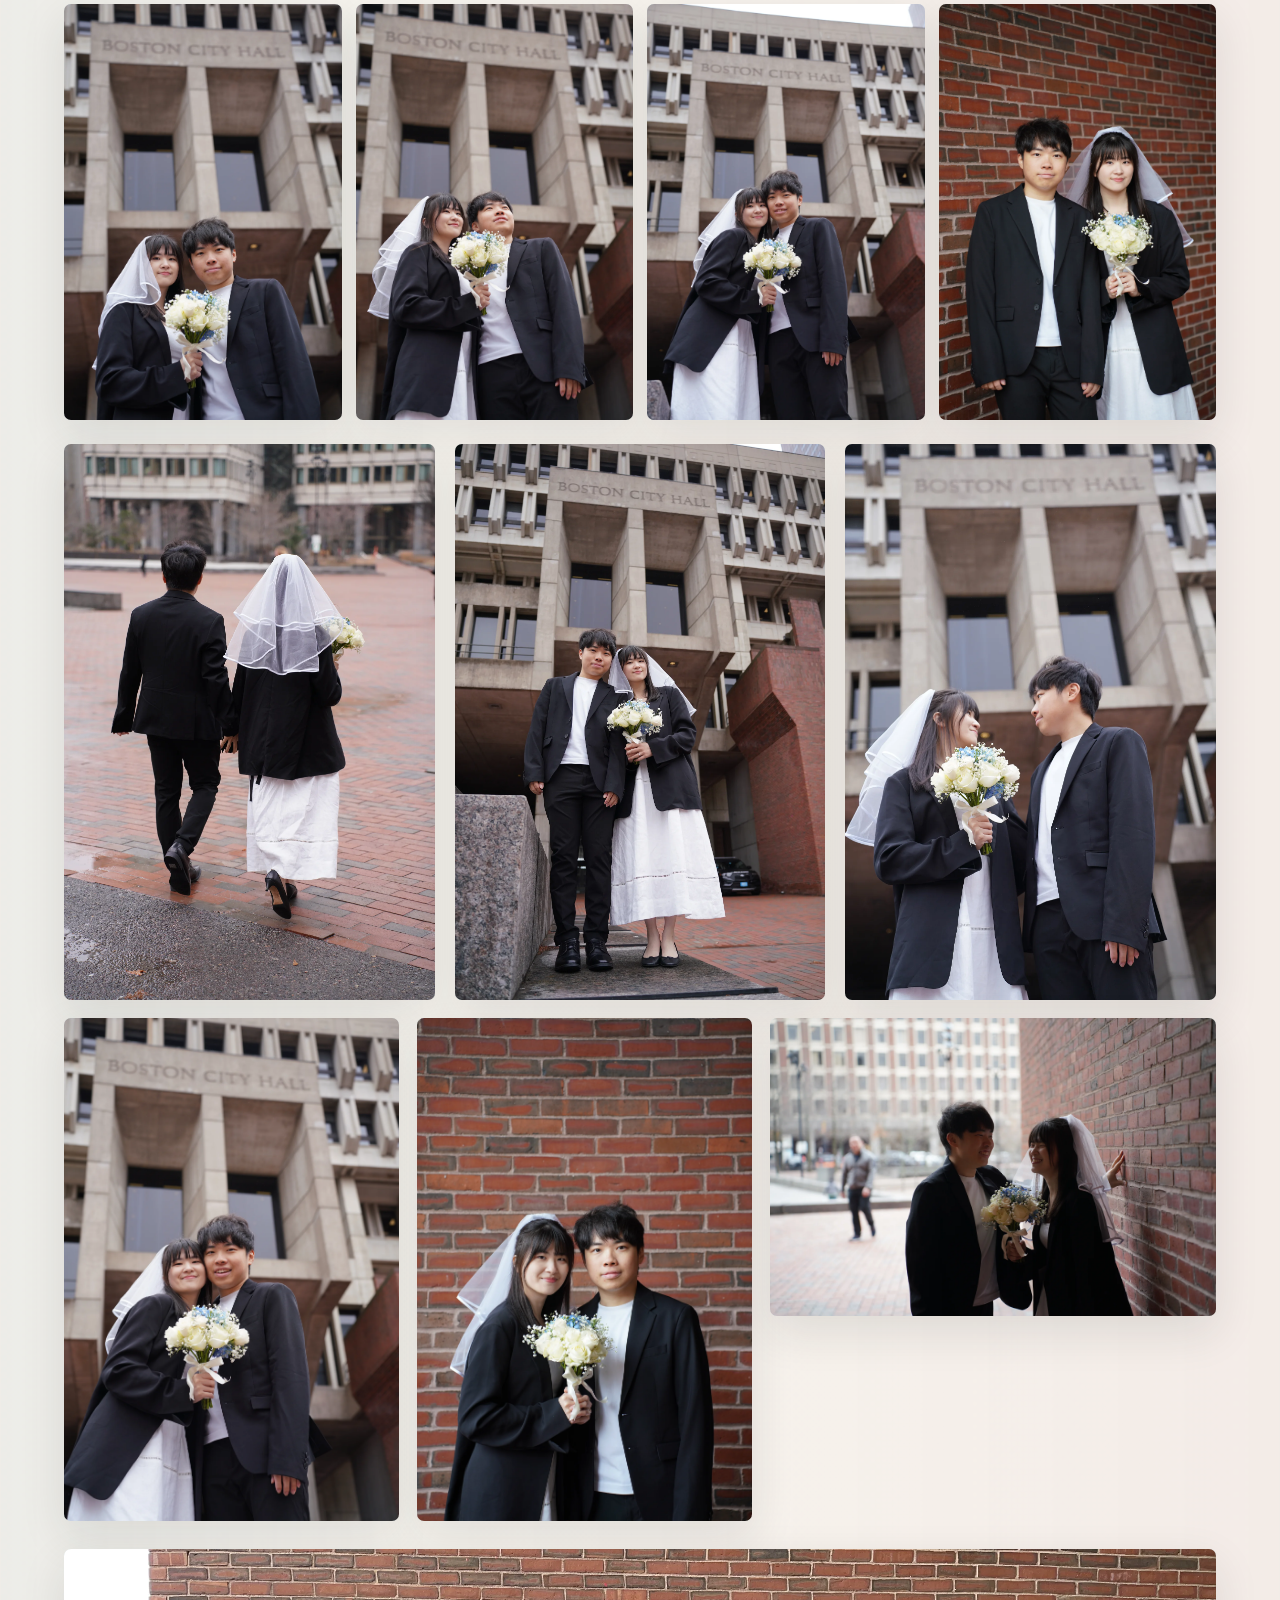
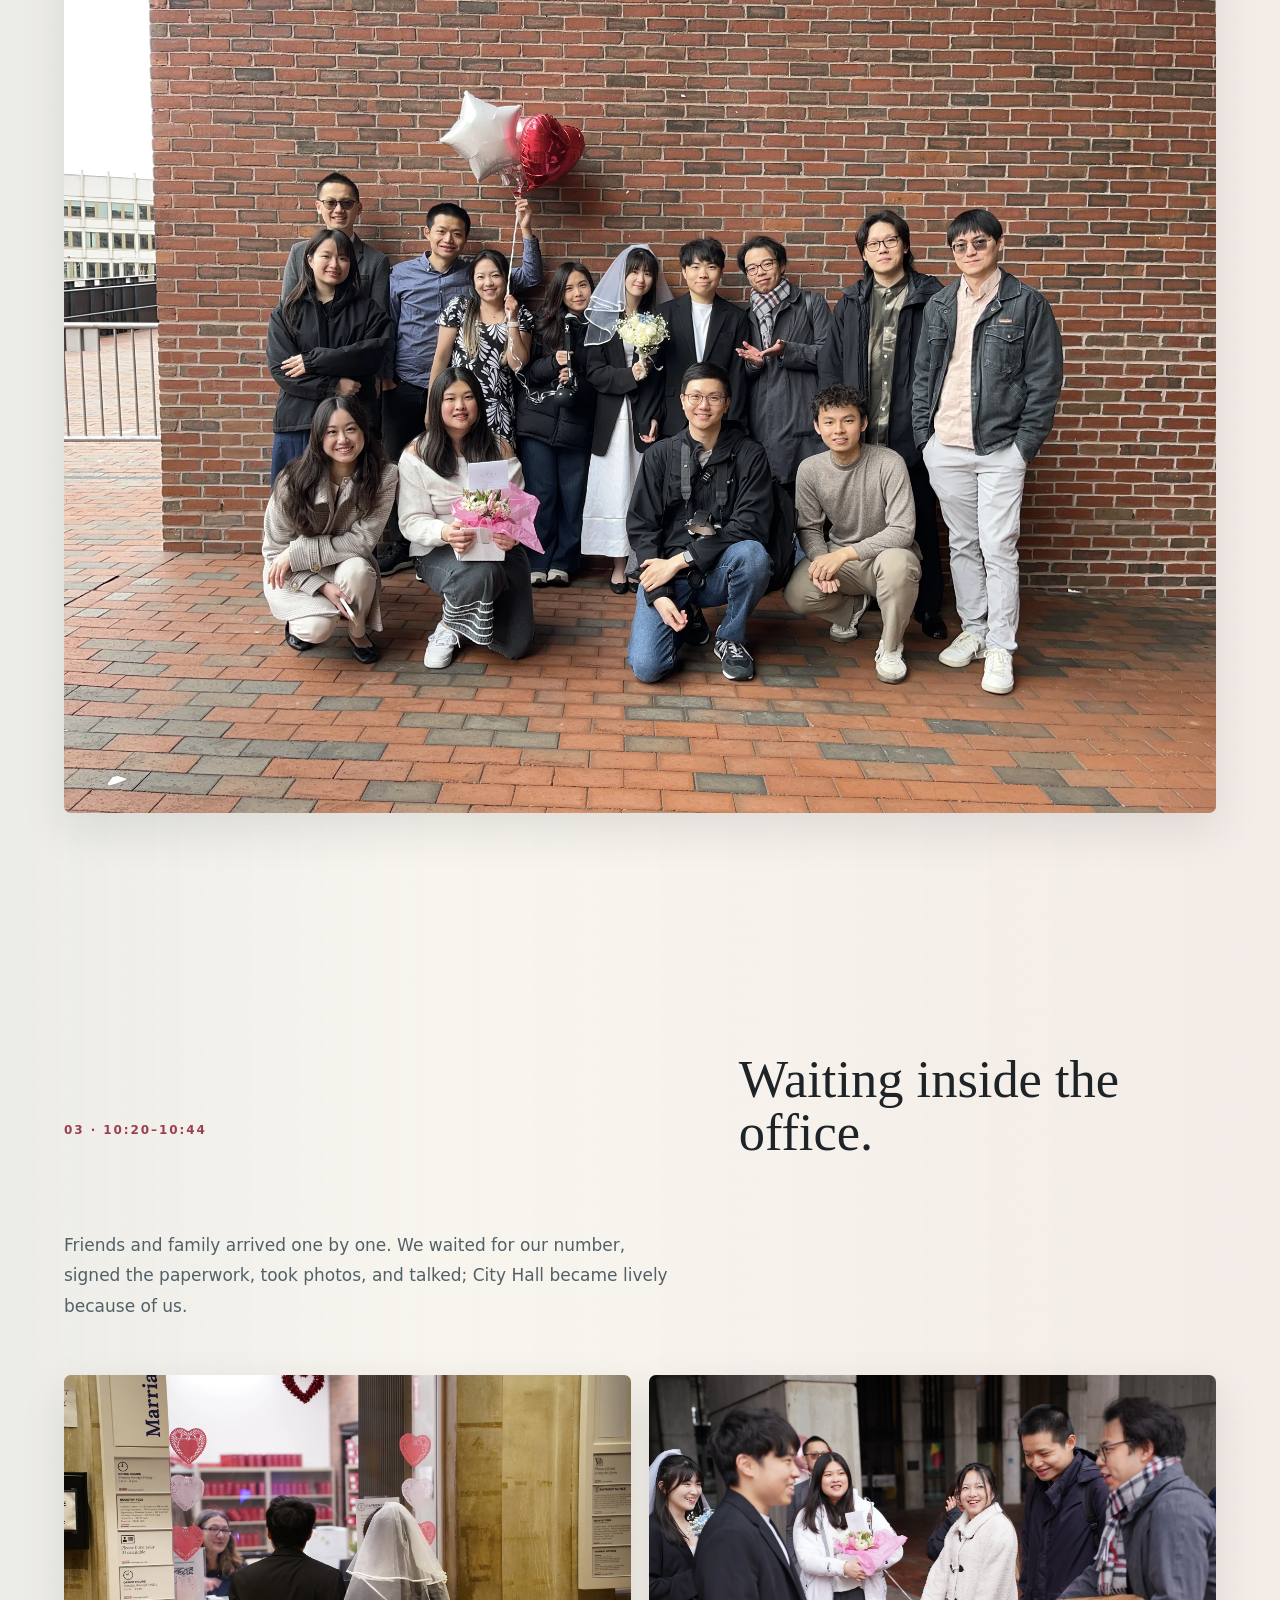
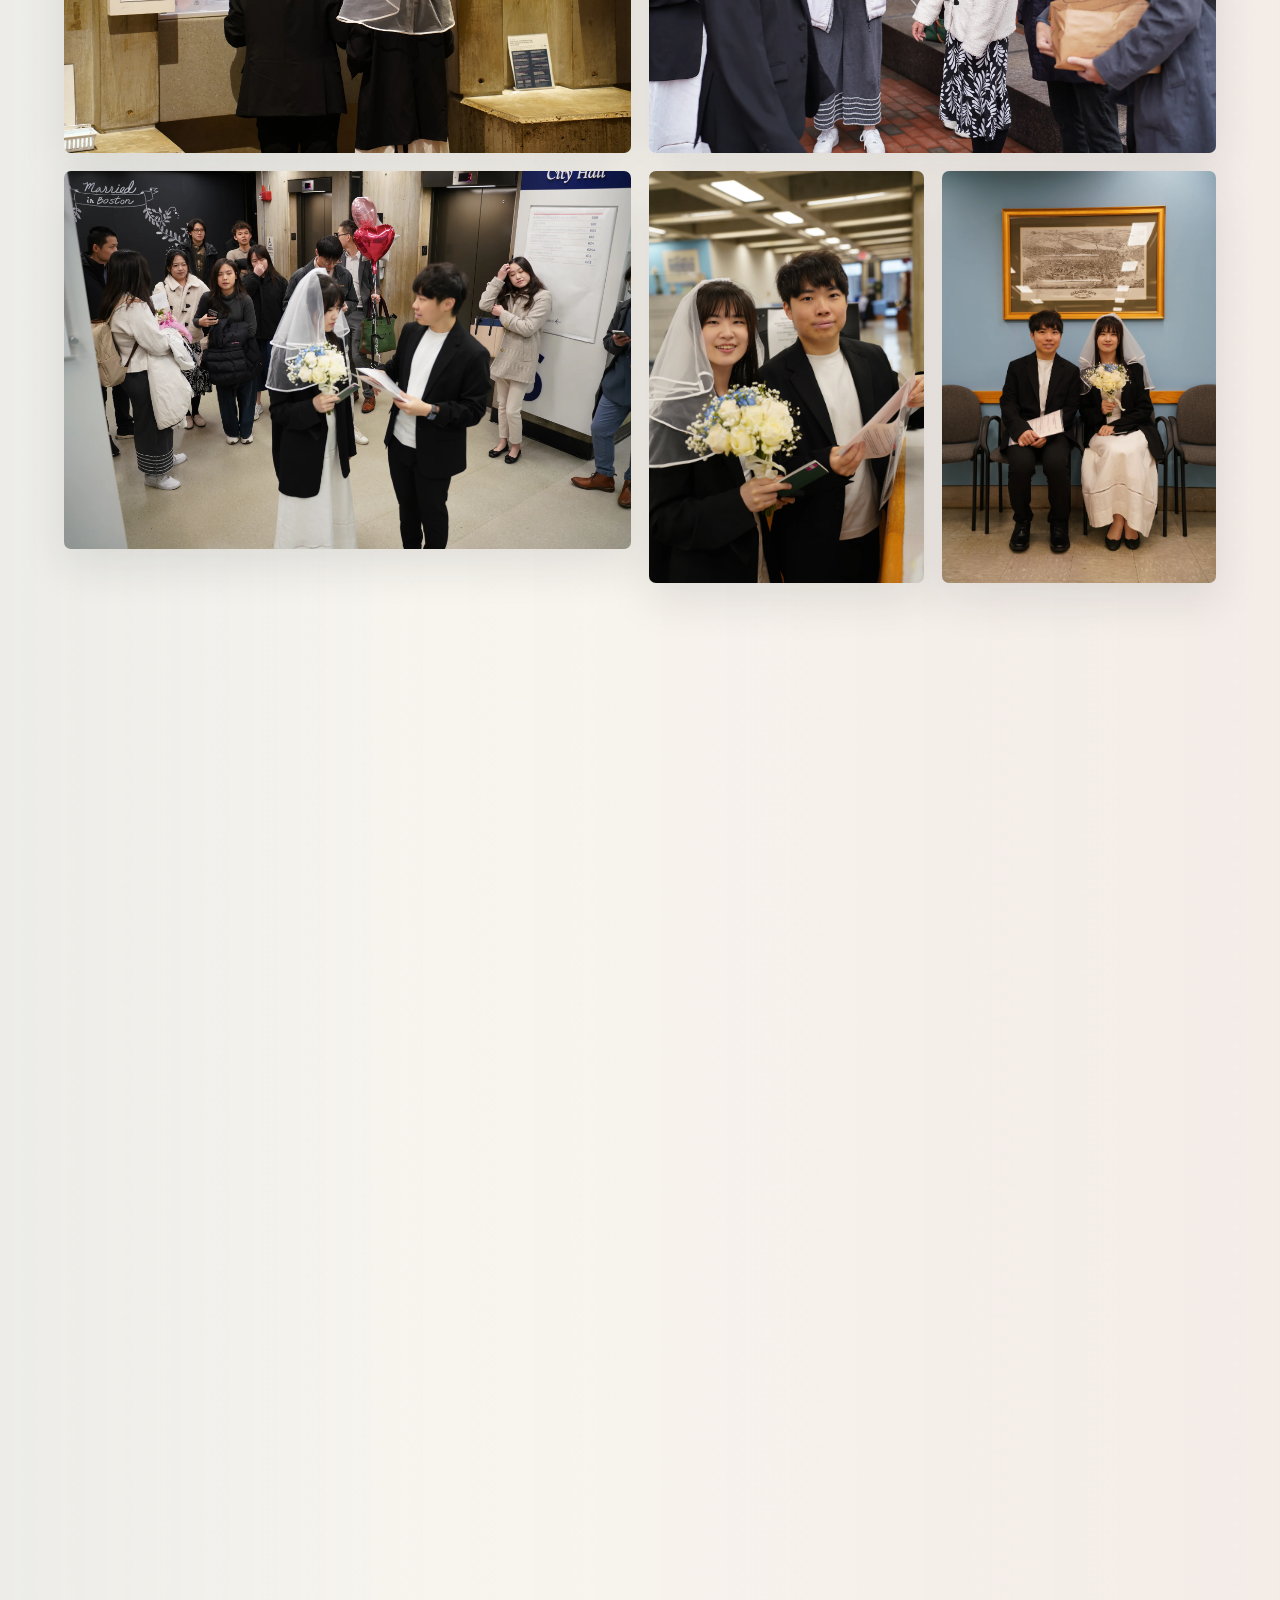
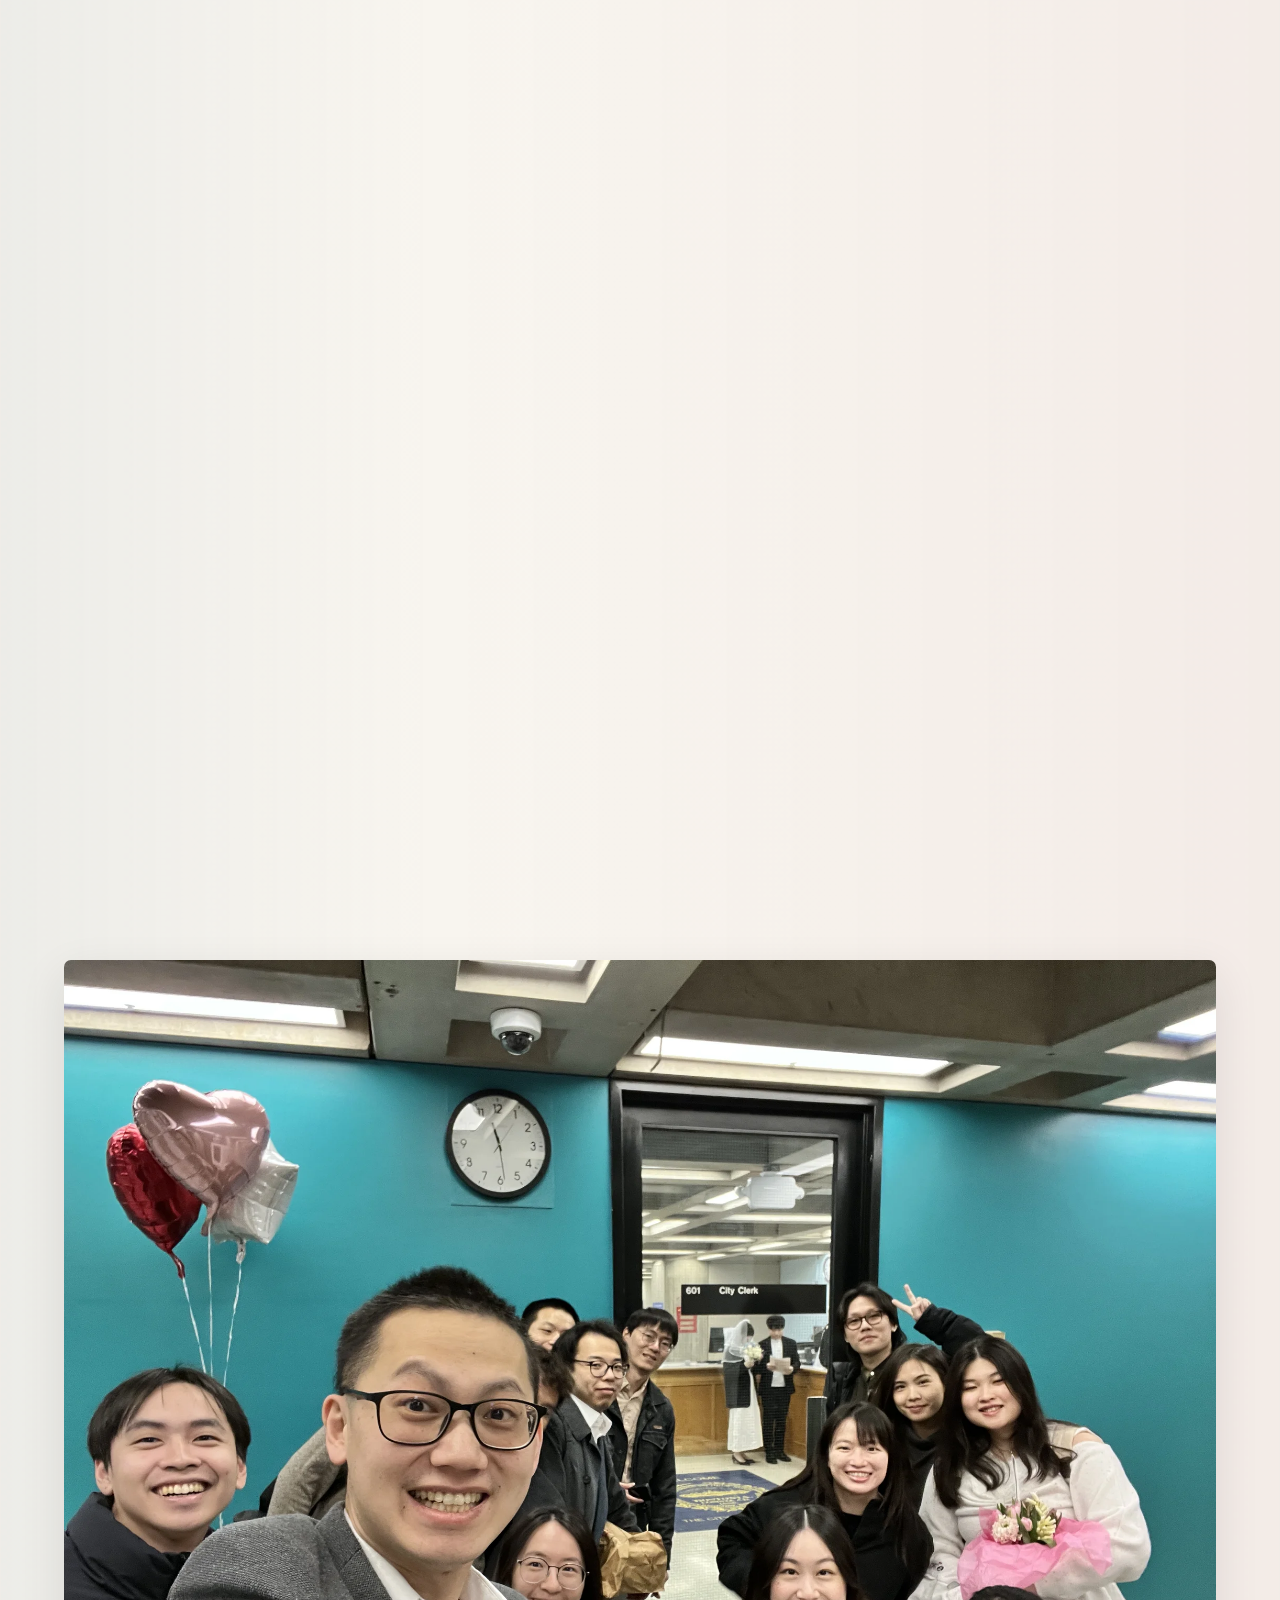
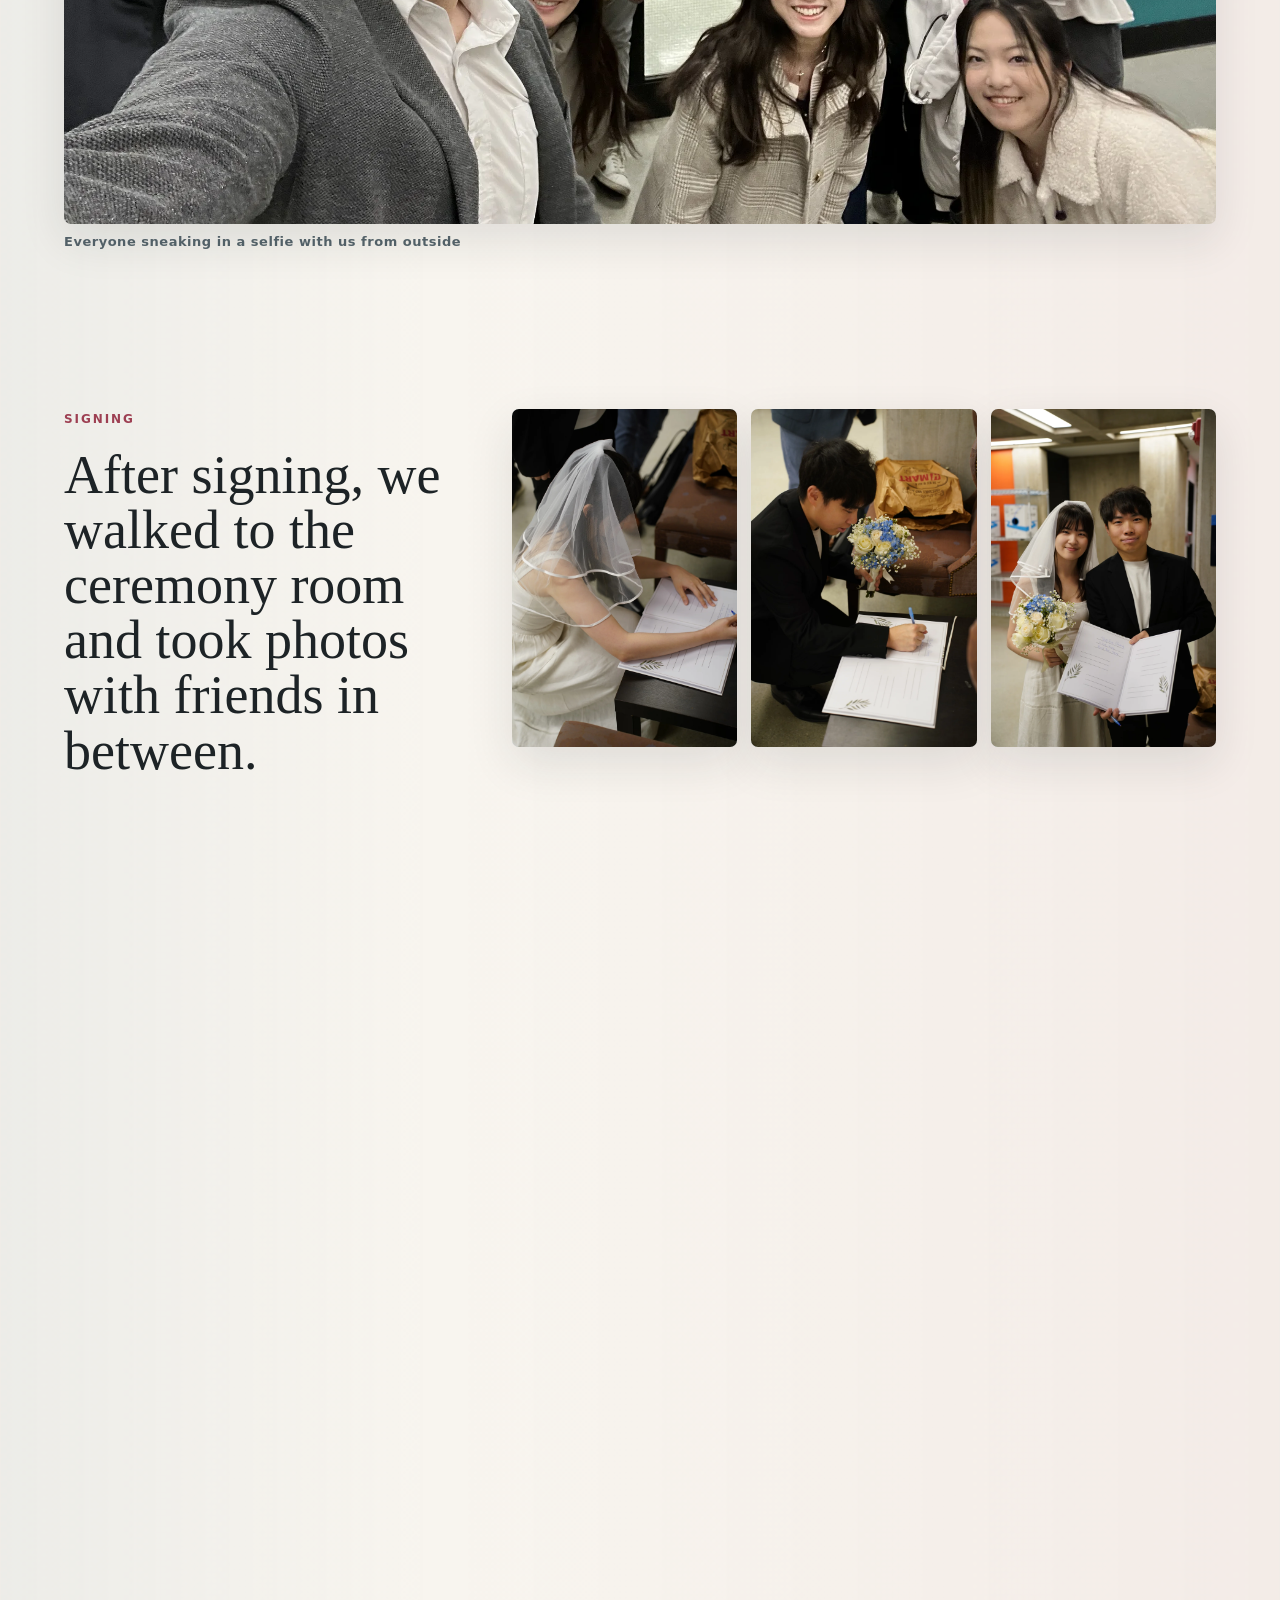
==== commit 7938fb16: "Add San Francisco proposal prelude" ====
--- a/en/index.html
+++ b/en/index.html
@@ -25,7 +25,13 @@
     </header>
 
     <aside class="timeline-rail" aria-label="Timeline">
-      <a class="timeline-dot active" href="#morning" data-chapter="morning">
+      <div class="timeline-date">March 15 / 16</div>
+      <a class="timeline-dot active" href="#proposal" data-chapter="proposal">
+        <span>SF</span>
+        <strong data-i18n="rail.proposal">求婚</strong>
+      </a>
+      <div class="timeline-date">April 3</div>
+      <a class="timeline-dot" href="#morning" data-chapter="morning">
         <span>09:21</span>
         <strong data-i18n="rail.morning">出發</strong>
       </a>
@@ -64,45 +70,125 @@
           <h1>Yung-Sung<br><span>&amp; Yi-Ling</span></h1>
           <p class="hero-line" data-i18n="hero.line">在波士頓市政廳，和最親近的人一起，把一個普通的早上變成很重要的一天。</p>
         </div>
-        <a class="scroll-cue" href="#morning" data-i18n="hero.scroll">開始看故事</a>
+        <a class="scroll-cue" href="#proposal" data-i18n="hero.scroll">開始看故事</a>
+      </section>
+
+      <section class="proposal-prelude" id="proposal" data-chapter="proposal" aria-label="San Francisco proposal photos">
+        <div class="proposal-intro reveal">
+          <p class="section-label" data-i18n="proposal.label">San Francisco · March 15–16, 2026</p>
+          <h2 data-i18n="proposal.title">前傳：舊金山求婚。</h2>
+          <p data-i18n="proposal.body">
+            從藝術宮、舊金山市政廳、Mission Bay 的屋頂，到 Ferry Building
+          </p>
+        </div>
+
+        <div class="proposal-locations">
+          <section class="proposal-location reveal" aria-label="Palace of Fine Arts proposal photos">
+            <div class="proposal-location-copy">
+              <p class="section-label">01 · Palace of Fine Arts</p>
+              <h3 data-i18n="proposal.palace.title">Palace of Fine Arts</h3>
+              <p data-i18n="proposal.palace.body">早上的第一站，在柱廊和陽光裡把戒指拿出來。</p>
+            </div>
+            <div class="proposal-track">
+              <figure class="proposal-photo portrait"><img src="../assets/photos/proposal/dsc07902.webp" alt="Yung-Sung proposing to Yi-Ling at the Palace of Fine Arts"></figure>
+              <figure class="proposal-photo portrait"><img src="../assets/photos/proposal/dsc07914.webp" alt="Yung-Sung and Yi-Ling standing under the Palace of Fine Arts rotunda"></figure>
+              <figure class="proposal-photo portrait"><img src="../assets/photos/proposal/dsc07921.webp" alt="Yi-Ling showing the ring at the Palace of Fine Arts"></figure>
+              <figure class="proposal-photo portrait"><img src="../assets/photos/proposal/dsc07928.webp" alt="Yung-Sung and Yi-Ling posing at the Palace of Fine Arts"></figure>
+              <figure class="proposal-photo portrait"><img src="../assets/photos/proposal/dsc07930.webp" alt="Yi-Ling looking at Yung-Sung after the proposal"></figure>
+              <figure class="proposal-photo portrait"><img src="../assets/photos/proposal/dsc07936.webp" alt="The couple smiling after the proposal"></figure>
+              <figure class="proposal-photo portrait"><img src="../assets/photos/proposal/dsc07938.webp" alt="The couple standing close at the Palace of Fine Arts"></figure>
+              <figure class="proposal-photo portrait"><img src="../assets/photos/proposal/dsc07946.webp" alt="The couple kissing at the Palace of Fine Arts"></figure>
+              <figure class="proposal-photo portrait"><img src="../assets/photos/proposal/dsc07952.webp" alt="Yi-Ling portrait with the ring"></figure>
+              <figure class="proposal-photo portrait"><img src="../assets/photos/proposal/dsc07965.webp" alt="Yi-Ling smiling with the ring"></figure>
+              <figure class="proposal-photo portrait"><img src="../assets/photos/proposal/dsc07991.webp" alt="Yi-Ling standing in warm light at the Palace of Fine Arts"></figure>
+              <figure class="proposal-photo portrait"><img src="../assets/photos/proposal/dsc08039.webp" alt="Yi-Ling portrait near the Palace of Fine Arts columns"></figure>
+            </div>
+          </section>
+
+          <section class="proposal-location reveal" aria-label="San Francisco City Hall proposal photos">
+            <div class="proposal-location-copy">
+              <p class="section-label">02 · San Francisco City Hall</p>
+              <h3 data-i18n="proposal.city.title">San Francisco City Hall</h3>
+              <p data-i18n="proposal.city.body">同一天中午，換到舊金山市政廳外面繼續拍照。</p>
+            </div>
+            <div class="proposal-track">
+              <figure class="proposal-photo portrait"><img src="../assets/photos/proposal/dsc08129.webp" alt="Yung-Sung proposing again outside San Francisco City Hall"></figure>
+              <figure class="proposal-photo portrait"><img src="../assets/photos/proposal/dsc08146.webp" alt="Yung-Sung and Yi-Ling outside San Francisco City Hall"></figure>
+              <figure class="proposal-photo portrait"><img src="../assets/photos/proposal/dsc08150.webp" alt="The couple smiling in front of San Francisco City Hall"></figure>
+              <figure class="proposal-photo portrait"><img src="../assets/photos/proposal/dsc08160.webp" alt="The couple kissing outside San Francisco City Hall"></figure>
+            </div>
+          </section>
+
+          <section class="proposal-location reveal" aria-label="Mission Bay rooftop proposal photos">
+            <div class="proposal-location-copy">
+              <p class="section-label">03 · Mission Bay Rooftop</p>
+              <h3 data-i18n="proposal.rooftop.title">Mission Bay Rooftop</h3>
+              <p data-i18n="proposal.rooftop.body">傍晚回到屋頂，城市和海灣都慢慢亮起來。</p>
+            </div>
+            <div class="proposal-track">
+              <figure class="proposal-photo portrait"><img src="../assets/photos/proposal/dsc08254.webp" alt="Yi-Ling holding flowers with the bay at dusk"></figure>
+              <figure class="proposal-photo portrait"><img src="../assets/photos/proposal/dsc08247-2.webp" alt="Yi-Ling portrait with city lights behind her"></figure>
+              <figure class="proposal-photo portrait"><img src="../assets/photos/proposal/dsc08241.webp" alt="Yi-Ling showing the ring on the rooftop"></figure>
+              <figure class="proposal-photo portrait"><img src="../assets/photos/proposal/dsc08218.webp" alt="Yi-Ling holding flowers on the rooftop"></figure>
+              <figure class="proposal-photo landscape"><img src="../assets/photos/proposal/dsc08208-2.webp" alt="The couple smiling on the rooftop"></figure>
+              <figure class="proposal-photo landscape"><img src="../assets/photos/proposal/dsc08204.webp" alt="Yung-Sung and Yi-Ling with the bay behind them"></figure>
+              <figure class="proposal-photo landscape"><img src="../assets/photos/proposal/dsc08198.webp" alt="The couple holding each other on the rooftop"></figure>
+              <figure class="proposal-photo landscape"><img src="../assets/photos/proposal/dsc08183.webp" alt="The couple on a Mission Bay rooftop at dusk"></figure>
+            </div>
+          </section>
+
+          <section class="proposal-location reveal" aria-label="Ferry Building proposal photos">
+            <div class="proposal-location-copy">
+              <p class="section-label">04 · Ferry Building</p>
+              <h3 data-i18n="proposal.ferry.title">Ferry Building</h3>
+              <p data-i18n="proposal.ferry.body">隔天到水邊，讓 Bay Bridge 和夕陽一起收尾。</p>
+            </div>
+            <div class="proposal-track">
+              <figure class="proposal-photo portrait"><img src="../assets/photos/proposal/dsc08312.webp" alt="Yi-Ling holding flowers near the Ferry Building waterfront"></figure>
+              <figure class="proposal-photo portrait"><img src="../assets/photos/proposal/dsc08350.webp" alt="The couple kissing by the water near the Ferry Building"></figure>
+              <figure class="proposal-photo portrait"><img src="../assets/photos/proposal/dsc08351.webp" alt="The couple posing together with the Bay Bridge behind them"></figure>
+              <figure class="proposal-photo portrait"><img src="../assets/photos/proposal/dsc08399.webp" alt="Yi-Ling showing the ring with the Bay Bridge in the background"></figure>
+            </div>
+          </section>
+        </div>
       </section>
 
       <section class="opening reveal">
         <div>
           <p class="section-label" data-i18n="opening.label">April 3, 2026</p>
-          <h2 data-i18n="opening.title">那天早上，我們去登記結婚。</h2>
+          <h2 data-i18n="opening.title">回到波士頓，我們去登記結婚。</h2>
         </div>
         <p data-i18n="opening.body">
-          有一點下雨，也有一點冷。大家帶著花、氣球和相機，一起來到市政廳。
+          有一點下雨，也有一點冷。大家相約一起來到市政廳。
         </p>
       </section>
 
       <section class="chapter chapter-morning" id="morning" data-chapter="morning">
         <div class="chapter-header reveal">
           <p class="section-label">01 · 09:21–09:58</p>
-          <h2 data-i18n="morning.title">先從家裡出發。</h2>
+          <h2 data-i18n="morning.title">那天早上，從家裡出發。</h2>
           <p data-i18n="morning.body">
             帶著氣球和花束，我們從家裡出發去結婚！
           </p>
         </div>
 
         <div class="morning-grid">
-          <figure class="photo tall reveal">
+          <figure class="photo portrait reveal">
             <img src="../assets/photos/front-door.webp" alt="The couple standing at the doorway with balloons">
           </figure>
-          <figure class="photo reveal delay-1">
+          <figure class="photo wide reveal delay-1">
+            <img src="../assets/photos/morning-sidewalk-balloons.webp" alt="Heart balloons walking down the sidewalk">
+          </figure>
+          <figure class="photo wide reveal delay-2">
+            <img src="../assets/photos/car-bouquet.webp" alt="The couple and bouquet inside the car">
+          </figure>
+          <figure class="photo portrait reveal delay-3">
             <img src="../assets/photos/door-close-smile.webp" alt="Close portrait at the doorway">
           </figure>
-          <figure class="photo reveal delay-2">
+          <figure class="photo portrait reveal delay-4">
             <img src="../assets/photos/door-balloons-replace.webp" alt="The couple standing outside with heart balloons">
           </figure>
-          <figure class="photo wide reveal delay-3">
-            <img src="../assets/photos/morning-sidewalk-balloons.webp" alt="Heart balloons walking down the sidewalk">
-          </figure>
-          <figure class="photo wide reveal delay-4">
-            <img src="../assets/photos/car-bouquet.webp" alt="The couple and bouquet inside the car">
-          </figure>
-          <figure class="photo reveal delay-5">
+          <figure class="photo wide reveal delay-5">
             <img src="../assets/photos/leaving-car.webp" alt="Yi-Ling stepping out of the car with bouquet">
           </figure>
         </div>
@@ -217,7 +303,6 @@
             <h3 data-i18n="phone.title">在辦公室等待時的自拍</h3>
           </div>
           <div class="phone-strip">
-            <img src="../assets/photos/phone-selfie-smile.webp" alt="A smiling phone selfie of the couple">
             <img src="../assets/photos/phone-kiss.webp" alt="A phone selfie kiss">
             <img src="../assets/photos/phone-group-board.webp" alt="A phone group photo by the blackboard">
             <img class="landscape" src="../assets/photos/after-ceremony-selfie.webp" alt="The couple taking a selfie after the ceremony">
@@ -316,10 +401,7 @@
           <figure class="photo landscape reveal delay-2">
             <img src="../assets/photos/ceremony-facing.webp" alt="Yung-Sung and Yi-Ling facing each other during the ceremony">
           </figure>
-          <figure class="photo landscape reveal delay-3">
-            <img src="../assets/photos/vows-room.webp" alt="The couple standing in front of the officiant">
-          </figure>
-          <figure class="photo portrait reveal delay-4">
+          <figure class="photo portrait reveal delay-3">
             <img src="../assets/photos/ring-bouquet.webp" alt="Wedding rings and bouquet close-up">
           </figure>
           <figure class="photo portrait reveal delay-5">
@@ -330,9 +412,6 @@
           </figure>
           <figure class="photo landscape reveal delay-7">
             <img src="../assets/photos/after-kiss.webp" alt="The couple smiling after the ceremony kiss">
-          </figure>
-          <figure class="photo portrait reveal delay-1">
-            <img src="../assets/photos/rings-up.webp" alt="The couple holding up their rings">
           </figure>
           <figure class="photo portrait reveal delay-2">
             <img src="../assets/photos/ceremony-ring-smile.webp" alt="The couple smiling with their rings after the ceremony">
@@ -408,7 +487,7 @@
       <section class="ending reveal">
         <p class="section-label">April 3, 2026</p>
         <h2>Yung-Sung & Yi-Ling</h2>
-        <p data-i18n="ending.body">那天最珍貴的，不只是我們簽下名字拿到證書，而是你們都在，我們會永遠記得這一天！</p>
+        <p data-i18n="ending.body">那天最珍貴的，不只是我們簽下名字拿到證書，而是大家的祝福，我們會永遠記得這一天！</p>
         <div class="footer-note">
           <p data-i18n="footer.photo">攝影: Heng-Jui Chang</p>
           <p data-i18n="footer.driver">司機 &amp; 助理: Ed Chen</p>
--- a/styles.css
+++ b/styles.css
@@ -137,12 +137,26 @@
 
 .timeline-rail::before {
   position: absolute;
-  top: 12px;
+  top: 28px;
   bottom: 12px;
   left: 6px;
   width: 1px;
   background: rgba(29, 35, 38, 0.16);
   content: "";
+}
+
+.timeline-date {
+  margin: 9px 0 4px 22px;
+  color: rgba(29, 35, 38, 0.54);
+  font-size: 10px;
+  font-weight: 700;
+  letter-spacing: 0.1em;
+  line-height: 1.2;
+  text-transform: uppercase;
+}
+
+.timeline-date:first-child {
+  margin-top: 0;
 }
 
 .timeline-dot {
@@ -315,6 +329,107 @@
   color: var(--soft-ink);
 }
 
+.proposal-prelude {
+  width: 100%;
+  padding: 110px 0 70px;
+  background:
+    linear-gradient(90deg, rgba(182, 139, 72, 0.1), transparent 38%, rgba(88, 119, 140, 0.09)),
+    rgba(255, 253, 248, 0.46);
+}
+
+.proposal-intro,
+.proposal-location {
+  width: min(1200px, calc(100% - 128px));
+  margin: 0 auto;
+}
+
+.proposal-intro {
+  display: grid;
+  grid-template-columns: minmax(360px, 0.86fr) minmax(420px, 1fr);
+  gap: 74px;
+  align-items: end;
+  margin-bottom: 72px;
+}
+
+.proposal-intro p:last-child,
+.proposal-location-copy p:last-child {
+  margin: 0;
+  color: var(--soft-ink);
+}
+
+.proposal-location {
+  padding: 42px 0 54px;
+  border-top: 1px solid rgba(29, 35, 38, 0.11);
+}
+
+.proposal-location-copy {
+  display: grid;
+  grid-template-columns: minmax(280px, 0.58fr) minmax(420px, 1fr);
+  gap: 46px;
+  align-items: end;
+  margin-bottom: 24px;
+}
+
+.proposal-location h3 {
+  font-size: clamp(32px, 3.2vw, 50px);
+}
+
+.proposal-track {
+  display: flex;
+  gap: 14px;
+  overflow-x: auto;
+  overscroll-behavior-x: contain;
+  scroll-snap-type: x proximity;
+  padding: 2px 0 20px;
+  scrollbar-color: rgba(157, 63, 82, 0.42) rgba(29, 35, 38, 0.08);
+}
+
+.proposal-track::-webkit-scrollbar {
+  height: 9px;
+}
+
+.proposal-track::-webkit-scrollbar-track {
+  border-radius: 999px;
+  background: rgba(29, 35, 38, 0.08);
+}
+
+.proposal-track::-webkit-scrollbar-thumb {
+  border-radius: 999px;
+  background: rgba(157, 63, 82, 0.42);
+}
+
+.proposal-photo {
+  flex: 0 0 auto;
+  height: min(56vh, 560px);
+  min-height: 430px;
+  margin: 0;
+  overflow: hidden;
+  border-radius: 7px;
+  background: var(--mist);
+  box-shadow: var(--soft-shadow);
+  cursor: zoom-in;
+  scroll-snap-align: start;
+}
+
+.proposal-photo.portrait {
+  aspect-ratio: 2 / 3;
+}
+
+.proposal-photo.landscape {
+  aspect-ratio: 3 / 2;
+}
+
+.proposal-photo img {
+  width: 100%;
+  height: 100%;
+  object-fit: cover;
+  transition: transform 700ms ease;
+}
+
+.proposal-photo:hover img {
+  transform: scale(1.025);
+}
+
 .chapter {
   padding: 120px 0;
 }
@@ -355,27 +470,30 @@
 
 .morning-grid {
   display: grid;
-  grid-template-columns: 1.1fr 0.92fr 1.08fr;
+  grid-template-columns: repeat(3, minmax(0, 1fr));
+  grid-auto-rows: clamp(260px, 28vw, 430px);
   gap: 18px;
-  align-items: start;
-}
-
-.morning-grid .tall {
-  grid-row: auto;
+  align-items: stretch;
 }
 
 .morning-grid .photo {
-  aspect-ratio: 2 / 3;
+  aspect-ratio: auto;
 }
 
 .morning-grid .wide {
   grid-column: span 2;
-  aspect-ratio: 3 / 2;
-}
-
-.morning-grid .photo:nth-child(5),
+}
+
+.morning-grid .photo:nth-child(4) {
+  grid-column: 3;
+}
+
+.morning-grid .photo:nth-child(5) {
+  grid-column: 1;
+}
+
 .morning-grid .photo:nth-child(6) {
-  aspect-ratio: 3 / 2;
+  grid-column: 2 / 4;
 }
 
 .arrival-band {
@@ -860,6 +978,8 @@
 
 @media (max-width: 1180px) {
   .opening,
+  .proposal-intro,
+  .proposal-location,
   .chapter,
   .signature-band,
   .ending {
@@ -879,6 +999,8 @@
 
   .opening,
   .chapter-header,
+  .proposal-intro,
+  .proposal-location-copy,
   .arrival-band,
   .portrait-triptych,
   .waiting-layout,
@@ -906,10 +1028,45 @@
     grid-template-columns: 1fr 1fr;
   }
 
+  .morning-grid {
+    grid-auto-rows: auto;
+  }
+
+  .morning-grid .photo,
+  .morning-grid .photo:nth-child(4),
+  .morning-grid .photo:nth-child(5),
+  .morning-grid .photo:nth-child(6) {
+    grid-column: auto;
+    aspect-ratio: 2 / 3;
+  }
+
+  .morning-grid .wide,
+  .morning-grid .photo:nth-child(6) {
+    grid-column: span 2;
+    aspect-ratio: 3 / 2;
+  }
+
   .proof-copy {
     position: static;
   }
 
+  .proposal-prelude {
+    padding: 86px 0 52px;
+  }
+
+  .proposal-intro {
+    gap: 24px;
+    margin-bottom: 44px;
+  }
+
+  .proposal-location-copy {
+    gap: 16px;
+  }
+
+  .proposal-photo {
+    height: min(62vh, 520px);
+    min-height: 360px;
+  }
 }
 
 .lightbox {
